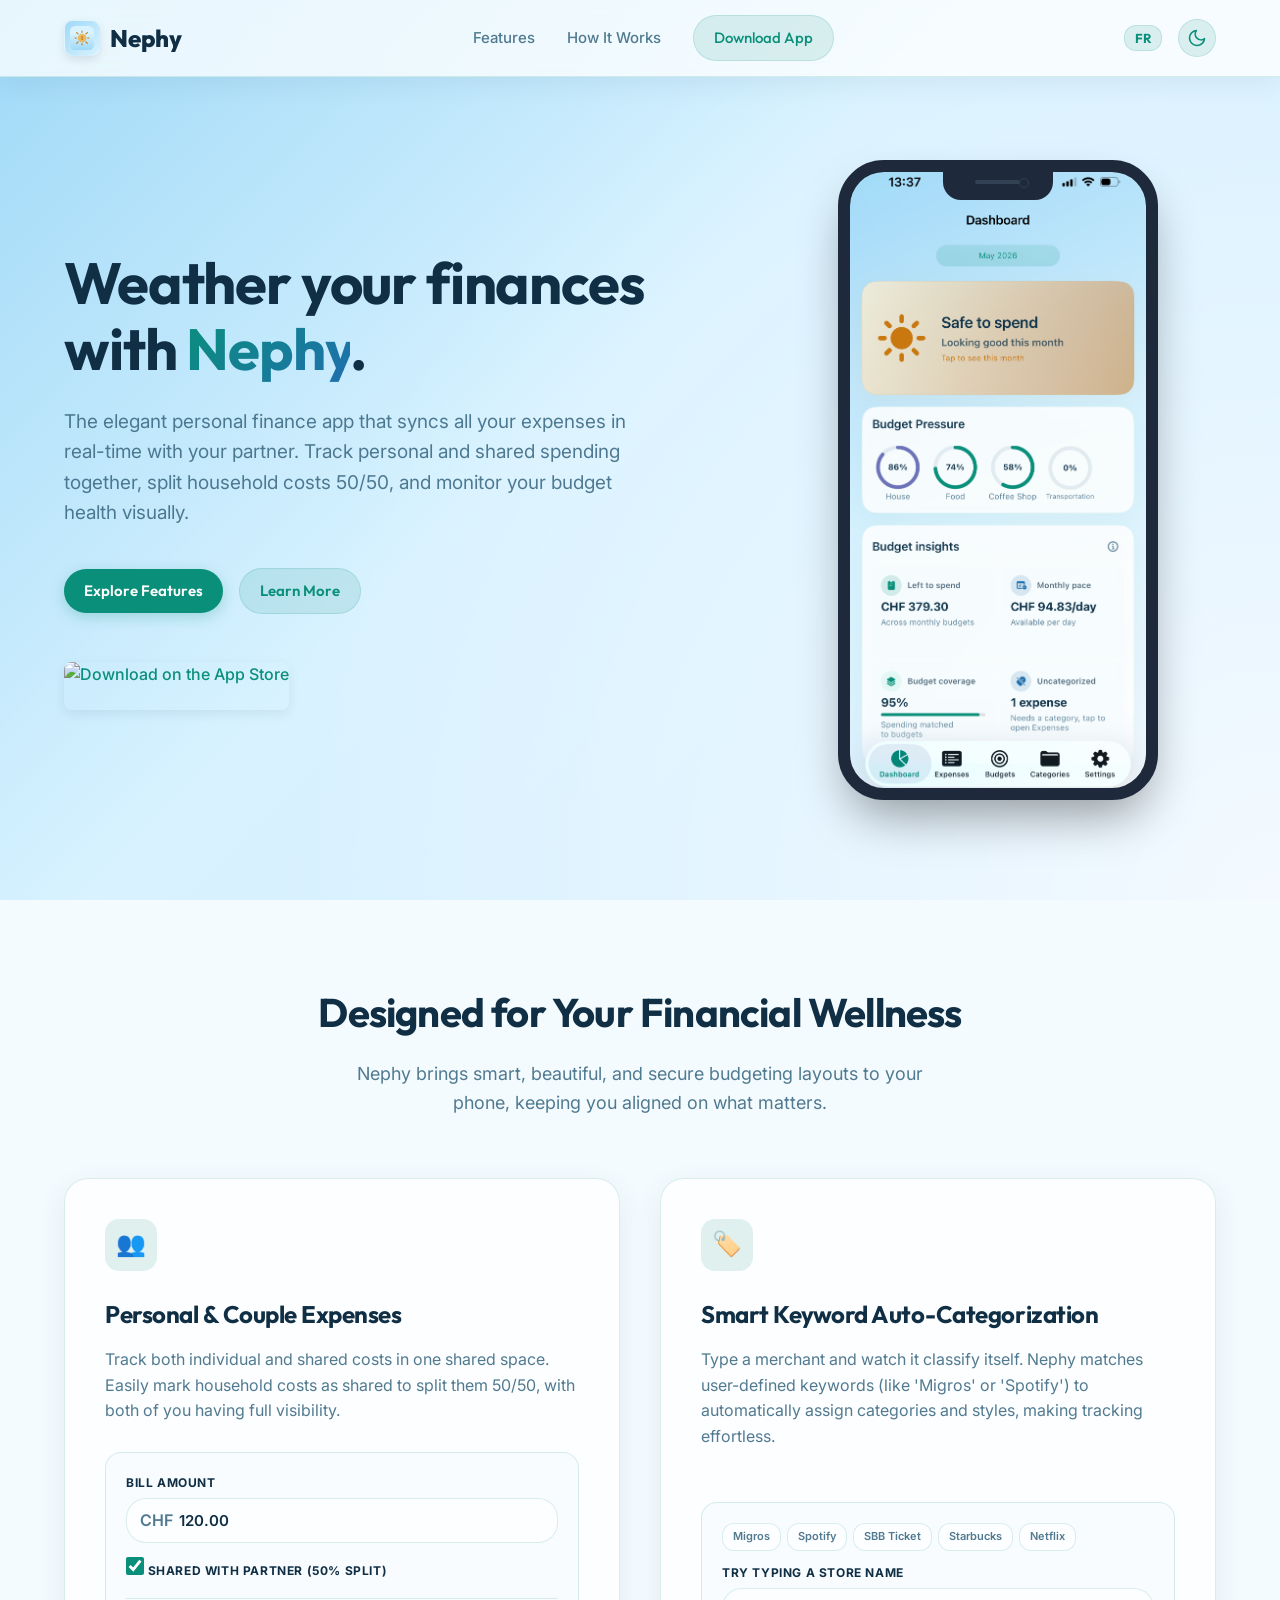
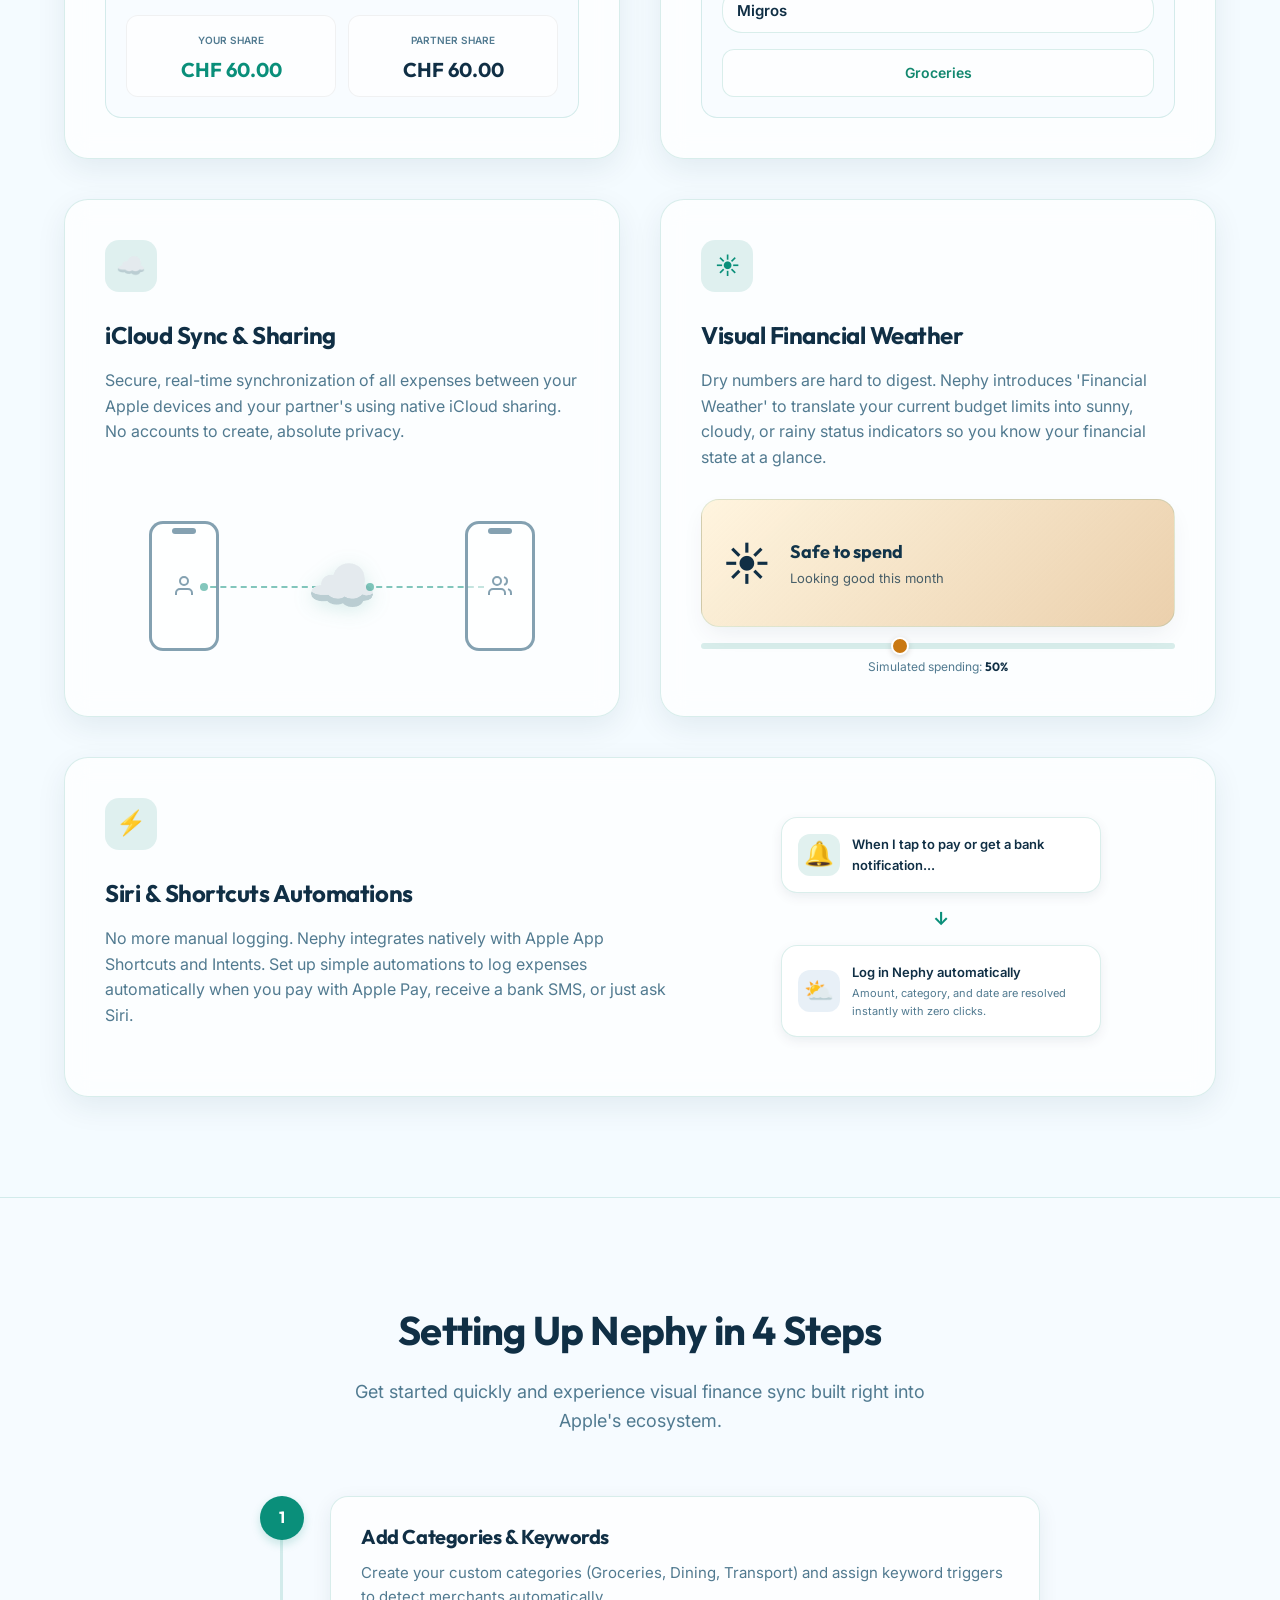
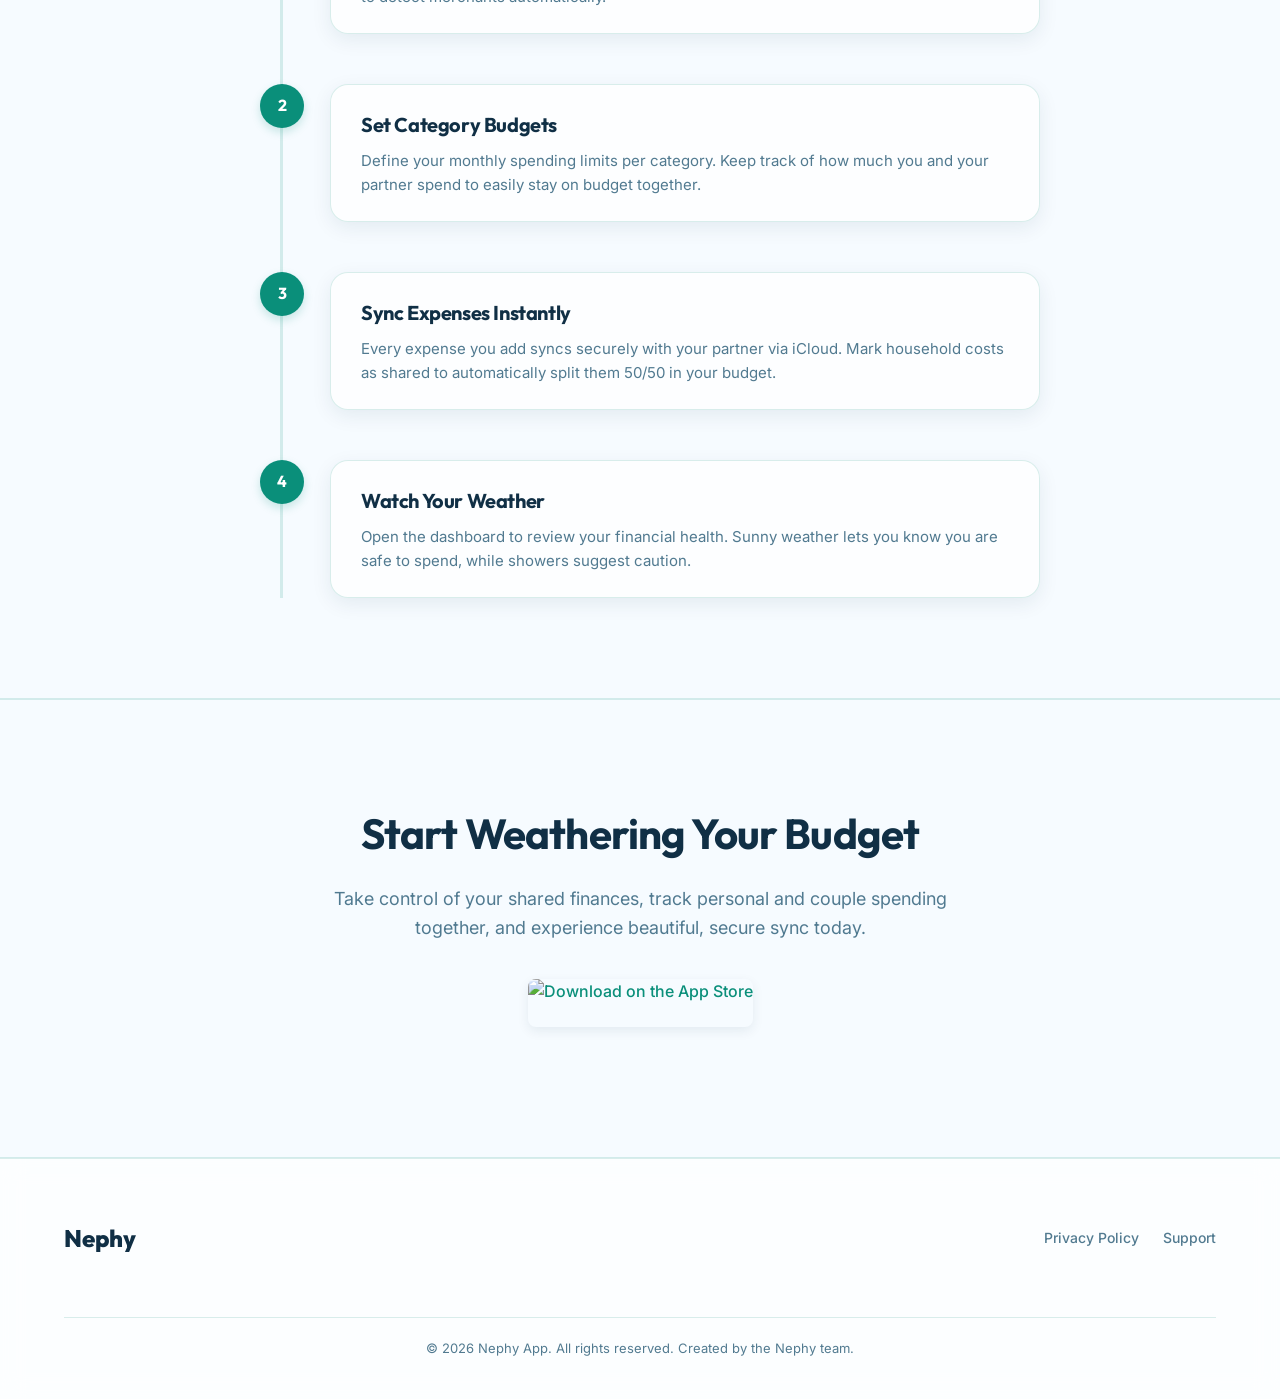
==== index.html @ 49d3a540 "feat(weather): add interactive full-page weather hover effects" ====
<!DOCTYPE html>
<html lang="en">
<head>
  <meta charset="UTF-8">
  <meta name="viewport" content="width=device-width, initial-scale=1.0">
  <title>Nephy — Personal & Shared Budgets on iOS</title>
  <meta name="description" content="Nephy is an elegant iOS budgeting and expense tracking app. Sync personal and couple expenses via iCloud with your partner, and track your financial weather.">
  <link rel="stylesheet" href="style.css">
</head>
<body>
  <div id="weather-overlay" class="weather-overlay"></div>

  <!-- Header & Navigation -->
  <header>
    <div class="container nav-wrapper">
      <a href="#" class="logo">
        <div class="logo-icon">
          <!-- Inline App Icon SVG -->
          <svg viewBox="0 0 120 120" xmlns="http://www.w3.org/2000/svg">
            <defs>
              <linearGradient id="logoGradLight" x1="0.5" y1="1" x2="0.5" y2="0.3">
                <stop offset="0%" stop-color="#9FD9F7" />
                <stop offset="100%" stop-color="#D8F2FF" />
              </linearGradient>
              <linearGradient id="logoGradDark" x1="0.5" y1="1" x2="0.5" y2="0.3">
                <stop offset="0%" stop-color="#050A14" />
                <stop offset="100%" stop-color="#123446" />
              </linearGradient>
            </defs>
            <rect class="logo-bg" width="120" height="120" rx="26" fill="url(#logoGradLight)"/>
            <g transform="translate(18, 18) scale(3.5)">
              <g class="logo-sun" fill="#C97812">
                <path d="M17 12C17 14.7614 14.7614 17 12 17C9.23858 17 7 14.7614 7 12C7 9.23858 9.23858 7 12 7C14.7614 7 17 9.23858 17 12Z" />
                <path fill-rule="evenodd" clip-rule="evenodd" d="M12 1.25C12.4142 1.25 12.75 1.58579 12.75 2V4C12.75 4.41421 12.4142 4.75 12 4.75C11.5858 4.75 11.25 4.41421 11.25 4V2C11.25 1.58579 11.5858 1.25 12 1.25ZM3.66865 3.71609C3.94815 3.41039 4.42255 3.38915 4.72825 3.66865L6.95026 5.70024C7.25596 5.97974 7.2772 6.45413 6.9977 6.75983C6.7182 7.06553 6.2438 7.08677 5.9381 6.80727L3.71609 4.77569C3.41039 4.49619 3.38915 4.02179 3.66865 3.71609ZM20.3314 3.71609C20.6109 4.02179 20.5896 4.49619 20.2839 4.77569L18.0619 6.80727C17.7562 7.08677 17.2818 7.06553 17.0023 6.75983C16.7228 6.45413 16.744 5.97974 17.0497 5.70024L19.2718 3.66865C19.5775 3.38915 20.0518 3.41039 20.3314 3.71609ZM1.25 12C1.25 11.5858 1.58579 11.25 2 11.25H4C4.41421 11.25 4.75 11.5858 4.75 12C4.75 12.4142 4.41421 12.75 4 12.75H2C1.58579 12.75 1.25 12.4142 1.25 12ZM19.25 12C19.25 11.5858 19.5858 11.25 20 11.25H22C22.4142 11.25 22.75 11.5858 22.75 12C22.75 12.4142 22.4142 12.75 22 12.75H20C19.5858 12.75 19.25 12.4142 19.25 12ZM17.0255 17.0252C17.3184 16.7323 17.7933 16.7323 18.0862 17.0252L20.3082 19.2475C20.6011 19.5404 20.601 20.0153 20.3081 20.3082C20.0152 20.6011 19.5403 20.601 19.2475 20.3081L17.0255 18.0858C16.7326 17.7929 16.7326 17.3181 17.0255 17.0252ZM6.97467 17.0253C7.26756 17.3182 7.26756 17.7931 6.97467 18.086L4.75244 20.3082C4.45955 20.6011 3.98468 20.6011 3.69178 20.3082C3.39889 20.0153 3.39889 19.5404 3.69178 19.2476L5.91401 17.0253C6.2069 16.7324 6.68177 16.7324 6.97467 17.0253ZM12 19.25C12.4142 19.25 12.75 19.5858 12.75 20V22C12.75 22.4142 12.4142 22.75 12 22.75C11.5858 22.75 11.25 22.4142 11.25 22V20C11.25 19.5858 11.5858 19.25 12 19.25Z" />
              </g>
              <g transform="translate(6, 6) scale(0.28)">
                <path class="logo-coin-base" fill="#E7b85f" d="M22,44C9.869,44,0,34.131,0,22S9.869,0,22,0s22,9.869,22,22S34.131,44,22,44z"/>
                <path class="logo-coin-slot" fill="#C97812" d="M22.745,32h-1.491C20.009,32,19,30.991,19,29.745V13.255C19,12.009,20.009,11,21.255,11h1.491 C23.991,11,25,12.009,25,13.255v16.491C25,30.991,23.991,32,22.745,32z"/>
              </g>
            </g>
          </svg>
        </div>
        <span>Nephy</span>
      </a>

      <nav class="nav-links">
        <a href="#features" data-i18n="nav-features">Features</a>
        <a href="#how-it-works" data-i18n="nav-how-it-works">How It Works</a>
        <a href="#download" class="btn btn-secondary" data-i18n="nav-download">Download App</a>
      </nav>

      <div class="controls-group">
        <!-- Language Switcher -->
        <button class="lang-switch" id="langToggle">FR</button>
        
        <!-- Dark Mode Toggle Button -->
        <button class="icon-btn" id="themeToggle" aria-label="Toggle dark mode">
          <!-- Moon Icon (displayed in light mode) -->
          <svg class="icon-moon" width="20" height="20" viewBox="0 0 24 24" fill="none" stroke="currentColor" stroke-width="2" stroke-linecap="round" stroke-linejoin="round">
            <path d="M21 12.79A9 9 0 1 1 11.21 3 7 7 0 0 0 21 12.79z"></path>
          </svg>
          <!-- Sun Icon (displayed in dark mode) -->
          <svg class="icon-sun" width="20" height="20" viewBox="0 0 24 24" fill="none" stroke="currentColor" stroke-width="2" stroke-linecap="round" stroke-linejoin="round" style="display: none;">
            <circle cx="12" cy="12" r="5"></circle>
            <line x1="12" y1="1" x2="12" y2="3"></line>
            <line x1="12" y1="21" x2="12" y2="23"></line>
            <line x1="4.22" y1="4.22" x2="5.64" y2="5.64"></line>
            <line x1="18.36" y1="18.36" x2="19.78" y2="19.78"></line>
            <line x1="1" y1="12" x2="3" y2="12"></line>
            <line x1="21" y1="12" x2="23" y2="12"></line>
            <line x1="4.22" y1="19.78" x2="5.64" y2="18.36"></line>
            <line x1="18.36" y1="5.64" x2="19.78" y2="4.22"></line>
          </svg>
        </button>
      </div>
    </div>
  </header>

  <!-- Hero Section -->
  <section class="hero">
    <div class="container hero-grid">
      <div class="hero-content">
        <h1 data-i18n="hero-title">Weather your finances with <span>Nephy</span>.</h1>
        <p data-i18n="hero-subtitle">The elegant personal finance app that syncs all your expenses in real-time with your partner. Track personal and shared spending together, split household costs 50/50, and monitor your budget health visually.</p>
        <div class="hero-ctas">
          <a href="#features" class="btn btn-primary" data-i18n="hero-cta-primary">Explore Features</a>
          <a href="#how-it-works" class="btn btn-secondary" data-i18n="hero-cta-secondary">Learn More</a>
        </div>
        
        <div class="app-store-badges">
          <a href="#" class="app-store-badge">
            <img src="https://upload.wikimedia.org/wikipedia/commons/3/3c/Download_on_the_App_Store_Badge.svg" alt="Download on the App Store">
          </a>
        </div>
      </div>

      <!-- iPhone Dashboard Mockup -->
      <div class="iphone-container">
        <div class="iphone-frame">
          <div class="iphone-notch"></div>
          
          <!-- iPhone App Screen showing Preview Screenshot -->
          <div class="iphone-screen-screenshot">
            <img id="dashboardScreenshot" src="Dashboard_en_light.PNG" alt="Nephy Dashboard Preview" class="iphone-screenshot-img">
          </div>
        </div>
      </div>
    </div>
  </section>

  <!-- Features Section -->
  <section id="features">
    <div class="container">
      <div class="features-title-container">
        <h2 data-i18n="features-section-title">Designed for Your Financial Wellness</h2>
        <p data-i18n="features-section-subtitle">Nephy brings smart, beautiful, and secure budgeting layouts to your phone, keeping you aligned on what matters.</p>
      </div>

      <div class="features-grid">
        <!-- Feature 1: Me vs Couple Split -->
        <div class="feature-card">
          <div class="feature-icon">👥</div>
          <h3 data-i18n="feat-split-title">Personal & Couple Expenses</h3>
          <p data-i18n="feat-split-desc">Track both individual and shared costs in one shared space. Easily mark household costs as shared to split them 50/50, with both of you having full visibility.</p>
          
          <!-- Interactive Widget: Calculator -->
          <div class="calc-container">
            <div class="form-group">
              <label for="calcAmount" data-i18n="calc-bill-amount">Bill Amount</label>
              <div class="input-wrapper">
                <span class="input-currency">CHF</span>
                <input type="number" id="calcAmount" class="form-input" value="120.00" min="0" step="10">
              </div>
            </div>
            <div class="form-group" style="margin-bottom: 0;">
              <label class="checkbox-label">
                <input type="checkbox" id="calcShared" checked>
                <span data-i18n="calc-shared-checkbox">Shared with Partner (50% Split)</span>
              </label>
            </div>
            
            <div class="calc-results">
              <div class="calc-res-box">
                <span class="calc-res-title" data-i18n="calc-your-share">Your Share</span>
                <div class="calc-res-value accent" id="resYourShare">CHF 60.00</div>
              </div>
              <div class="calc-res-box">
                <span class="calc-res-title" data-i18n="calc-partner-share">Partner Share</span>
                <div class="calc-res-value" id="resPartnerShare">CHF 60.00</div>
              </div>
            </div>
          </div>
        </div>

        <!-- Feature 2: Smart Auto-Categorization -->
        <div class="feature-card">
          <div class="feature-icon">🏷️</div>
          <h3 data-i18n="feat-cat-title">Smart Keyword Auto-Categorization</h3>
          <p data-i18n="feat-cat-desc">Type a merchant and watch it classify itself. Nephy matches user-defined keywords (like 'Migros' or 'Spotify') to automatically assign categories and styles, making tracking effortless.</p>
          
          <!-- Interactive Widget: Keyword Sandbox -->
          <div class="keyword-sandbox">
            <div class="suggestions">
              <span class="suggestion-chip">Migros</span>
              <span class="suggestion-chip">Spotify</span>
              <span class="suggestion-chip">SBB Ticket</span>
              <span class="suggestion-chip">Starbucks</span>
              <span class="suggestion-chip">Netflix</span>
            </div>
            <div class="form-group" style="margin-bottom: 0;">
              <label for="sandboxInput" data-i18n="calc-type-merchant">Try typing a store name</label>
              <input type="text" id="sandboxInput" class="form-input keyword-input" placeholder="e.g. Migros, Coop, Netflix..." value="Migros">
            </div>
            <div class="tag-result matched cat-groceries" id="sandboxResult">
              <span id="matchedCategory">Groceries</span>
            </div>
          </div>
        </div>

        <!-- Feature 3: iCloud Sync & Sharing -->
        <div class="feature-card">
          <div class="feature-icon">☁️</div>
          <h3 data-i18n="feat-sync-title">iCloud Sync & Sharing</h3>
          <p data-i18n="feat-sync-desc">Secure, real-time synchronization between your Apple devices and your partner's. Nephy uses Apple's native iCloud sharing, which means no accounts to create and absolute privacy.</p>
          
          <!-- Visual Widget: iCloud Graph -->
          <div class="icloud-graphic">
            <div class="phone-wireframe">
              <svg width="24" height="24" viewBox="0 0 24 24" fill="none" stroke="currentColor" stroke-width="2"><path d="M20 21v-2a4 4 0 0 0-4-4H8a4 4 0 0 0-4 4v2"></path><circle cx="12" cy="7" r="4"></circle></svg>
            </div>
            <div class="sync-line left">
              <div class="sync-pulse"></div>
            </div>
            <div class="icloud-cloud">☁️</div>
            <div class="sync-line right">
              <div class="sync-pulse" style="animation-delay: 1s;"></div>
            </div>
            <div class="phone-wireframe">
              <svg width="24" height="24" viewBox="0 0 24 24" fill="none" stroke="currentColor" stroke-width="2"><path d="M17 21v-2a4 4 0 0 0-4-4H5a4 4 0 0 0-4 4v2"></path><circle cx="9" cy="7" r="4"></circle><path d="M23 21v-2a4 4 0 0 0-3-3.87"></path><path d="M16 3.13a4 4 0 0 1 0 7.75"></path></svg>
            </div>
          </div>
        </div>

        <!-- Feature 4: Visual Financial Weather -->
        <div class="feature-card" id="weatherFeatureCard">
          <div class="feature-icon">☀️</div>
          <h3 data-i18n="feat-weather-title">Visual Financial Weather</h3>
          <p data-i18n="feat-weather-desc">Dry numbers are hard to digest. Nephy introduces 'Financial Weather' to translate your current budget limits into sunny, cloudy, or rainy status indicators so you know your financial state at a glance.</p>
          
          <div class="weather-demo-container">
            <!-- Simulated widget that shifts dynamically -->
            <div class="weather-widget dynamic-widget" id="demoWeatherWidget" style="--weather-accent: var(--weather-st-accent); --weather-gradient-1: var(--weather-st-gradient-1); --weather-gradient-2: var(--weather-st-gradient-2); pointer-events: none; transition: all 0.4s ease;">
              <div class="weather-icon-wrapper" id="demoWeatherIcon">⛅</div>
              <div class="weather-info">
                <span class="weather-title" id="demoWeatherTitle" data-i18n="widget-title-stable">On track</span>
                <span class="weather-message" id="demoWeatherMessage" data-i18n="widget-msg-stable">You are moving steadily</span>
              </div>
            </div>
            
            <!-- Range Slider Control -->
            <div class="weather-slider-control">
              <input type="range" id="weatherRangeSlider" min="0" max="120" value="50" class="premium-slider">
              <div class="weather-slider-value">
                <span data-i18n="weather-sim-spend">Simulated spending:</span> <strong id="weatherSliderPercent">50%</strong>
              </div>
            </div>
          </div>
        </div>
        
        <!-- Feature 5: Siri & Shortcuts Automations (Hero Full Width Feature) -->
        <div class="feature-card span-2">
          <div class="feature-card-content">
            <div class="feature-icon">⚡</div>
            <h3 data-i18n="feat-shortcuts-title">Siri & Shortcuts Automations</h3>
            <p data-i18n="feat-shortcuts-desc">No more manual logging. Nephy integrates natively with Apple App Shortcuts and Intents. Set up simple automations to log expenses automatically when you pay with Apple Pay, receive a bank SMS, or just ask Siri.</p>
          </div>
          
          <div class="shortcut-workflow-container">
            <div class="shortcut-workflow">
              <div class="shortcut-block trigger">
                <div class="shortcut-block-icon">🔔</div>
                <div class="shortcut-block-content">
                  <div class="shortcut-block-title" data-i18n="shortcut-title-trigger">When I tap to pay or get a bank notification...</div>
                </div>
              </div>
              
              <div class="shortcut-arrow">↓</div>
              
              <div class="shortcut-block action">
                <div class="shortcut-block-icon">⛅</div>
                <div class="shortcut-block-content">
                  <div class="shortcut-block-title" data-i18n="shortcut-title-action">Log in Nephy automatically</div>
                  <div class="shortcut-block-sub" data-i18n="shortcut-desc-action">Amount, category, and date are resolved instantly with zero clicks.</div>
                </div>
              </div>
            </div>
          </div>
        </div>
      </div>
    </div>
  </section>

  <!-- How It Works Section -->
  <section id="how-it-works" style="background-color: var(--section-bg); border-top: 1px solid var(--border-color); border-bottom: 1px solid var(--border-color);">
    <div class="container">
      <div class="features-title-container">
        <h2 data-i18n="how-section-title">Setting Up Nephy in 4 Steps</h2>
        <p data-i18n="how-section-subtitle">Get started quickly and experience visual finance sync built right into Apple's ecosystem.</p>
      </div>

      <div class="timeline">
        <div class="timeline-item">
          <div class="timeline-badge">1</div>
          <div class="timeline-content">
            <h3 data-i18n="step1-title">Add Categories & Keywords</h3>
            <p data-i18n="step1-desc">Create your custom categories (Groceries, Dining, Transport) and assign keyword triggers to detect merchants automatically.</p>
          </div>
        </div>
        <div class="timeline-item">
          <div class="timeline-badge">2</div>
          <div class="timeline-content">
            <h3 data-i18n="step2-title">Set Category Budgets</h3>
            <p data-i18n="step2-desc">Define your monthly spending limits per category. Keep track of how much you and your partner spend to easily stay on budget together.</p>
          </div>
        </div>
        <div class="timeline-item">
          <div class="timeline-badge">3</div>
          <div class="timeline-content">
            <h3 data-i18n="step3-title">Sync Expenses Instantly</h3>
            <p data-i18n="step3-desc">Every expense you add syncs securely with your partner via iCloud. Mark household costs as shared to automatically split them 50/50 in your budget.</p>
          </div>
        </div>
        <div class="timeline-item">
          <div class="timeline-badge">4</div>
          <div class="timeline-content">
            <h3 data-i18n="step4-title">Watch Your Weather</h3>
            <p data-i18n="step4-desc">Open the dashboard to review your financial health. Sunny weather lets you know you are safe to spend, while showers suggest caution.</p>
          </div>
        </div>
      </div>
    </div>
  </section>

  <!-- Bottom CTA / Download Section -->
  <section id="download" class="download-section">
    <div class="container download-wrapper">
      <h2 data-i18n="dl-title">Start Weathering Your Budget</h2>
      <p data-i18n="dl-subtitle">Take control of your shared finances, track personal and couple spending together, and experience beautiful, secure sync today.</p>
      <div class="download-badge-container">
        <a href="#" class="app-store-badge">
          <img src="https://upload.wikimedia.org/wikipedia/commons/3/3c/Download_on_the_App_Store_Badge.svg" alt="Download on the App Store">
        </a>
      </div>
    </div>
  </section>

  <!-- Footer -->
  <footer>
    <div class="container footer-grid">
      <a href="#" class="logo">
        <span>Nephy</span>
      </a>
      <div class="footer-links">
        <a href="privacy.html" data-i18n="footer-privacy">Privacy Policy</a>
        <a href="support.html" data-i18n="footer-support">Support</a>
      </div>
      <div class="copyright">
        &copy; 2026 Nephy App. <span data-i18n="footer-rights">All rights reserved.</span> <span data-i18n="footer-created-by">Created by the Nephy team.</span>
      </div>
    </div>
  </footer>

  <script src="script.js"></script>
</body>
</html>
---- style.css ----
@import url('https://fonts.googleapis.com/css2?family=Inter:wght@400;500;600&family=Outfit:wght@400;500;600;700;800&display=swap');

:root {
  /* Colors - Light Theme */
  --bg-color: #F4FBFF;
  --sky-top: #9FD9F7;
  --sky-middle: #D8F2FF;
  --sky-bottom: #D6EDFF;
  --sky-glow: rgba(255, 255, 255, 0.72);
  
  --primary: #0A8F7A;
  --primary-hover: #087564;
  --primary-bg: rgba(10, 143, 122, 0.12);
  --secondary: #1F6FAE;
  --secondary-hover: #175485;
  --secondary-bg: rgba(31, 111, 174, 0.10);
  
  --text: #102F45;
  --text-secondary: rgba(62, 107, 132, 0.90);
  --card-text-primary: #11344A;
  --card-text-secondary: rgba(17, 52, 74, 0.76);
  
  --surface: rgba(255, 255, 255, 0.75);
  --surface-opaque: #FFFFFF;
  --section-bg: rgba(247, 252, 255, 0.85);
  --border-color: rgba(10, 143, 122, 0.15);
  --shadow-color: rgba(10, 50, 80, 0.08);
  
  /* Weather Colors - Excellent (Safe) */
  --weather-ex-accent: #C97812;
  --weather-ex-bg: #FFF1D4;
  --weather-ex-gradient-1: rgba(255, 241, 212, 0.75);
  --weather-ex-gradient-2: rgba(201, 120, 18, 0.35);
  
  /* Weather Colors - Stable (Track) */
  --weather-st-accent: #0A8F7A;
  --weather-st-bg: #DDF7F2;
  --weather-st-gradient-1: rgba(221, 247, 242, 0.75);
  --weather-st-gradient-2: rgba(10, 143, 122, 0.35);
  
  /* Weather Colors - Warning (High) */
  --weather-wa-accent: #6C73B8;
  --weather-wa-bg: #E8EAFF;
  --weather-wa-gradient-1: rgba(232, 234, 255, 0.75);
  --weather-wa-gradient-2: rgba(108, 115, 184, 0.35);

  /* iPhone Bezels */
  --iphone-bezel: #1e293b;
  --iphone-reflection: rgba(255, 255, 255, 0.15);

  --font-title: 'Outfit', -apple-system, BlinkMacSystemFont, sans-serif;
  --font-body: 'Inter', -apple-system, BlinkMacSystemFont, sans-serif;
  
  --transition-speed: 0.3s;
}

body.dark {
  /* Colors - Dark Theme */
  --bg-color: #050A14;
  --sky-top: #050A14;
  --sky-middle: #0A1828;
  --sky-bottom: #123446;
  --sky-glow: rgba(47, 142, 163, 0.22);
  
  --primary: #42C4AD;
  --primary-hover: #5be3cc;
  --primary-bg: rgba(66, 196, 173, 0.18);
  --secondary: #6AAEEA;
  --secondary-hover: #8fc2f2;
  --secondary-bg: rgba(106, 174, 234, 0.16);
  
  --text: #EEF8FF;
  --text-secondary: rgba(184, 216, 234, 0.88);
  --card-text-primary: #F4FBFF;
  --card-text-secondary: rgba(244, 251, 255, 0.74);
  
  --surface: rgba(10, 23, 36, 0.80);
  --surface-opaque: #0D1B2A;
  --section-bg: rgba(16, 40, 62, 0.88);
  --border-color: rgba(66, 196, 173, 0.20);
  --shadow-color: rgba(0, 0, 0, 0.4);
  
  /* Weather Colors - Excellent (Safe) */
  --weather-ex-accent: #E7B85F;
  --weather-ex-bg: #2F2618;
  --weather-ex-gradient-1: rgba(47, 38, 24, 0.8);
  --weather-ex-gradient-2: rgba(231, 184, 95, 0.25);
  
  /* Weather Colors - Stable (Track) */
  --weather-st-accent: #42C4AD;
  --weather-st-bg: #102C35;
  --weather-st-gradient-1: rgba(16, 44, 53, 0.8);
  --weather-st-gradient-2: rgba(66, 196, 173, 0.25);
  
  /* Weather Colors - Warning (High) */
  --weather-wa-accent: #969DE8;
  --weather-wa-bg: #1D2348;
  --weather-wa-gradient-1: rgba(29, 35, 72, 0.8);
  --weather-wa-gradient-2: rgba(150, 157, 232, 0.25);
  
  --iphone-bezel: #0f172a;
  --iphone-reflection: rgba(255, 255, 255, 0.05);
}

/* Base Styles */
* {
  box-sizing: border-box;
  margin: 0;
  padding: 0;
  transition: background-color var(--transition-speed) ease, 
              border-color var(--transition-speed) ease, 
              color var(--transition-speed) ease,
              transform 0.2s ease,
              box-shadow 0.2s ease;
}

html {
  scroll-behavior: smooth;
}

body {
  font-family: var(--font-body);
  color: var(--text);
  background-color: var(--bg-color);
  background-image: 
    radial-gradient(circle at bottom right, var(--sky-glow) 0%, transparent 65%),
    linear-gradient(135deg, var(--sky-top) 0%, var(--sky-middle) 45%, var(--sky-bottom) 100%);
  background-attachment: fixed;
  min-height: 100vh;
  line-height: 1.6;
  overflow-x: hidden;
}

h1, h2, h3, h4, h5, h6 {
  font-family: var(--font-title);
  font-weight: 700;
  letter-spacing: -0.02em;
}

p {
  color: var(--text-secondary);
}

a {
  color: var(--primary);
  text-decoration: none;
  font-weight: 500;
}

a:hover {
  color: var(--primary-hover);
}

/* Layout Utilities */
.container {
  max-width: 1200px;
  margin: 0 auto;
  padding: 0 24px;
}

section {
  padding: 100px 0;
}

/* Header & Navigation */
header {
  position: fixed;
  top: 0;
  left: 0;
  width: 100%;
  z-index: 1000;
  background: var(--surface);
  backdrop-filter: blur(16px);
  -webkit-backdrop-filter: blur(16px);
  border-bottom: 1px solid var(--border-color);
  box-shadow: 0 4px 30px var(--shadow-color);
}

.nav-wrapper {
  display: flex;
  justify-content: space-between;
  align-items: center;
  height: 76px;
}

.logo {
  display: flex;
  align-items: center;
  gap: 10px;
  font-family: var(--font-title);
  font-weight: 800;
  font-size: 24px;
  color: var(--text);
}

.logo-icon {
  width: 36px;
  height: 36px;
  border-radius: 9px;
  background: linear-gradient(135deg, var(--sky-top), var(--sky-middle));
  display: flex;
  justify-content: center;
  align-items: center;
  border: 1px solid rgba(255, 255, 255, 0.4);
  box-shadow: 0 4px 10px rgba(0,0,0,0.1);
  position: relative;
  overflow: hidden;
}

body.dark .logo-icon {
  background: linear-gradient(135deg, #050a14, #123446);
}

.logo-icon svg {
  width: 24px;
  height: 24px;
}

.nav-links {
  display: flex;
  align-items: center;
  gap: 32px;
}

.nav-links a {
  color: var(--text-secondary);
  font-size: 15px;
  font-weight: 500;
}

.nav-links a:hover {
  color: var(--primary);
}

.controls-group {
  display: flex;
  align-items: center;
  gap: 16px;
}

/* Button & Controls Styles */
.btn {
  display: inline-flex;
  align-items: center;
  justify-content: center;
  gap: 8px;
  font-family: var(--font-title);
  font-weight: 600;
  font-size: 15px;
  padding: 10px 20px;
  border-radius: 30px;
  cursor: pointer;
  border: none;
}

.btn-primary {
  background-color: var(--primary);
  color: #FFFFFF !important;
  box-shadow: 0 4px 14px rgba(10, 143, 122, 0.25);
}

.btn-primary:hover {
  background-color: var(--primary-hover);
  transform: translateY(-2px);
  box-shadow: 0 6px 20px rgba(10, 143, 122, 0.35);
}

.btn-secondary {
  background-color: var(--primary-bg);
  color: var(--primary) !important;
  border: 1px solid var(--border-color);
}

.btn-secondary:hover {
  background-color: rgba(10, 143, 122, 0.20);
  transform: translateY(-2px);
}

.icon-btn {
  background: var(--primary-bg);
  border: 1px solid var(--border-color);
  color: var(--primary);
  width: 38px;
  height: 38px;
  border-radius: 50%;
  display: flex;
  align-items: center;
  justify-content: center;
  cursor: pointer;
  font-size: 16px;
}

.icon-btn:hover {
  background-color: rgba(10, 143, 122, 0.2);
  transform: scale(1.05);
}

.lang-switch {
  font-family: var(--font-title);
  font-weight: 700;
  font-size: 13px;
  background: var(--primary-bg);
  border: 1px solid var(--border-color);
  color: var(--primary);
  padding: 4px 10px;
  border-radius: 12px;
  cursor: pointer;
}

/* Hero Section */
.hero {
  padding-top: 160px;
  padding-bottom: 80px;
  position: relative;
}

.hero-grid {
  display: grid;
  grid-template-columns: 1.2fr 0.8fr;
  gap: 60px;
  align-items: center;
}

.hero-content h1 {
  font-size: 58px;
  line-height: 1.15;
  color: var(--text);
  margin-bottom: 24px;
}

.hero-content h1 span {
  background: linear-gradient(135deg, var(--primary), var(--secondary));
  -webkit-background-clip: text;
  -webkit-text-fill-color: transparent;
}

.hero-content p {
  font-size: 19px;
  line-height: 1.6;
  margin-bottom: 40px;
  max-width: 600px;
}

.hero-ctas {
  display: flex;
  gap: 16px;
  align-items: center;
  margin-bottom: 48px;
}

.app-store-badges {
  display: flex;
  gap: 16px;
}

.app-store-badge {
  display: inline-block;
  height: 48px;
  border-radius: 8px;
  overflow: hidden;
  box-shadow: 0 4px 12px var(--shadow-color);
  transition: transform 0.2s ease;
}

.app-store-badge:hover {
  transform: translateY(-3px);
  box-shadow: 0 8px 20px var(--shadow-color);
}

.app-store-badge img {
  height: 100%;
  display: block;
}

/* iPhone Screen Mockup Styling */
.iphone-container {
  display: flex;
  flex-direction: column;
  align-items: center;
  justify-content: center;
  position: relative;
}

.iphone-frame {
  width: 320px;
  height: 640px;
  border-radius: 46px;
  border: 12px solid var(--iphone-bezel);
  background-color: #000;
  box-shadow: 0 25px 50px -12px rgba(0, 0, 0, 0.4), 
              inset 0 0 4px 2px rgba(255, 255, 255, 0.1);
  position: relative;
  overflow: hidden;
}

.iphone-notch {
  position: absolute;
  top: 0;
  left: 50%;
  transform: translateX(-50%);
  width: 110px;
  height: 28px;
  background-color: var(--iphone-bezel);
  border-bottom-left-radius: 18px;
  border-bottom-right-radius: 18px;
  z-index: 100;
  display: flex;
  justify-content: center;
  align-items: center;
}

.iphone-notch::before {
  content: '';
  width: 45px;
  height: 4px;
  background-color: #334155;
  border-radius: 2px;
  position: absolute;
  top: 8px;
}

.iphone-notch::after {
  content: '';
  width: 8px;
  height: 8px;
  background-color: #1e293b;
  border-radius: 50%;
  position: absolute;
  right: 24px;
  top: 6px;
  border: 1px solid #334155;
}

/* Inner Screen Design */
.iphone-screen {
  width: 100%;
  height: 100%;
  background-color: var(--bg-color);
  background-image: 
    radial-gradient(circle at bottom right, var(--sky-glow) 0%, transparent 60%),
    linear-gradient(135deg, var(--sky-top) 0%, var(--sky-middle) 50%, var(--sky-bottom) 100%);
  padding: 40px 16px 16px 16px;
  display: flex;
  flex-direction: column;
  gap: 14px;
  font-family: var(--font-body);
  user-select: none;
  overflow-y: auto;
  scrollbar-width: none;
}

.iphone-screen::-webkit-scrollbar {
  display: none;
}

.iphone-screen-screenshot {
  width: 100%;
  height: 100%;
  background-color: var(--bg-color);
  user-select: none;
  overflow: hidden;
}

.iphone-screenshot-img {
  width: 100%;
  height: 100%;
  object-fit: cover;
  display: block;
}

/* Status Bar */
.status-bar {
  position: absolute;
  top: 8px;
  left: 0;
  width: 100%;
  padding: 0 28px;
  display: flex;
  justify-content: space-between;
  align-items: center;
  font-size: 12px;
  font-weight: 600;
  color: var(--text);
  z-index: 99;
}

.status-icons {
  display: flex;
  gap: 6px;
  align-items: center;
}

.status-icon {
  font-size: 11px;
}

/* Phone Screen UI Components */
.phone-header {
  display: flex;
  justify-content: space-between;
  align-items: center;
  margin-top: 10px;
}

.phone-header h2 {
  font-size: 26px;
  font-weight: 700;
  color: var(--text);
}

.phone-header-icon {
  color: var(--primary);
  font-size: 20px;
}

.month-capsule {
  display: inline-block;
  align-self: center;
  font-family: var(--font-title);
  font-size: 12px;
  font-weight: 700;
  color: var(--primary);
  background-color: var(--primary-bg);
  border: 1px solid var(--border-color);
  padding: 6px 16px;
  border-radius: 20px;
  text-align: center;
  margin: 0 auto;
}

/* Financial Weather Widget */
.weather-widget {
  padding: 16px;
  border-radius: 18px;
  display: flex;
  gap: 14px;
  align-items: center;
  text-align: left;
  border: 1px solid rgba(255,255,255,0.15);
  box-shadow: 0 10px 25px -5px var(--shadow-color);
  cursor: pointer;
  background: linear-gradient(135deg, var(--weather-gradient-1, var(--weather-st-gradient-1)), var(--weather-gradient-2, var(--weather-st-gradient-2)));
  border-color: rgba(10, 143, 122, 0.12);
  min-height: 128px;
  transition: transform 0.2s ease, filter 0.2s ease;
}

.weather-widget:hover {
  transform: translateY(-2px);
  filter: brightness(1.03);
}

.weather-icon-wrapper {
  font-size: 46px;
  line-height: 1;
  display: flex;
  align-items: center;
  justify-content: center;
  width: 58px;
  height: 58px;
}

.weather-info {
  display: flex;
  flex-direction: column;
  gap: 3px;
  flex: 1;
}

.weather-title {
  font-family: var(--font-title);
  font-size: 18px;
  font-weight: 700;
  color: var(--card-text-primary);
}

.weather-message {
  font-size: 13px;
  color: var(--card-text-secondary);
  line-height: 1.3;
}

.weather-detail {
  font-size: 12px;
  font-weight: 600;
  color: var(--weather-accent, var(--weather-st-accent));
  margin-top: 2px;
}

/* Phone Cards */
.phone-card {
  background: var(--surface);
  border: 1px solid var(--border-color);
  border-radius: 18px;
  padding: 16px;
  box-shadow: 0 6px 20px var(--shadow-color);
}

.phone-card-title {
  font-size: 14px;
  font-weight: 700;
  margin-bottom: 12px;
  color: var(--text);
  display: flex;
  justify-content: space-between;
  align-items: center;
}

.phone-card-subtitle {
  font-size: 11px;
  color: var(--text-secondary);
  font-weight: 500;
}

/* Budget Progress Rows */
.budget-pressure-list {
  display: flex;
  flex-direction: column;
  gap: 12px;
}

.budget-progress-row {
  display: flex;
  flex-direction: column;
  gap: 4px;
}

.budget-progress-meta {
  display: flex;
  justify-content: space-between;
  font-size: 12px;
  font-weight: 600;
}

.budget-progress-bar-container {
  height: 6px;
  background-color: rgba(0, 0, 0, 0.05);
  border-radius: 3px;
  overflow: hidden;
  position: relative;
}

body.dark .budget-progress-bar-container {
  background-color: rgba(255, 255, 255, 0.1);
}

.budget-progress-bar {
  height: 100%;
  border-radius: 3px;
  background-color: var(--primary);
}

.budget-progress-bar.red {
  background-color: #ef4444;
}

.budget-progress-bar.orange {
  background-color: #f97316;
}

.budget-progress-label {
  font-size: 10px;
  color: var(--text-secondary);
}

/* Category Spending Grid */
.category-summary-grid {
  display: grid;
  grid-template-columns: 1fr 1fr;
  gap: 8px;
}

.category-chip {
  display: flex;
  align-items: center;
  gap: 8px;
  padding: 8px 10px;
  border-radius: 12px;
  font-size: 11px;
  font-weight: 600;
}

.category-dot {
  width: 8px;
  height: 8px;
  border-radius: 50%;
  flex-shrink: 0;
}

.category-amt {
  margin-left: auto;
  font-weight: 700;
}

/* Category Specific Variables */
.cat-groceries {
  background-color: rgba(19, 136, 111, 0.16);
  color: #13886F;
}
body.dark .cat-groceries {
  background-color: rgba(88, 191, 168, 0.22);
  color: #58BFA8;
}

.cat-dining {
  background-color: rgba(184, 102, 20, 0.15);
  color: #B86614;
}
body.dark .cat-dining {
  background-color: rgba(231, 184, 95, 0.22);
  color: #E7B85F;
}

.cat-transport {
  background-color: rgba(43, 117, 184, 0.15);
  color: #2B75B8;
}
body.dark .cat-transport {
  background-color: rgba(106, 174, 234, 0.20);
  color: #6AAEEA;
}

.cat-household {
  background-color: rgba(22, 126, 143, 0.15);
  color: #167E8F;
}
body.dark .cat-household {
  background-color: rgba(84, 194, 198, 0.20);
  color: #54C2C6;
}

.cat-subscriptions {
  background-color: rgba(185, 85, 134, 0.15);
  color: #B95586;
}
body.dark .cat-subscriptions {
  background-color: rgba(216, 137, 176, 0.20);
  color: #D889B0;
}

.cat-uncategorized {
  background-color: rgba(108, 115, 184, 0.12);
  color: #6C73B8;
}
body.dark .cat-uncategorized {
  background-color: rgba(150, 157, 232, 0.15);
  color: #969DE8;
}

/* Mockup Controls */
.mockup-controls {
  display: flex;
  justify-content: center;
  gap: 8px;
  margin-top: 24px;
  background: var(--surface);
  padding: 8px;
  border-radius: 30px;
  border: 1px solid var(--border-color);
  box-shadow: 0 8px 24px var(--shadow-color);
}

.control-tab {
  padding: 8px 16px;
  font-family: var(--font-title);
  font-size: 13px;
  font-weight: 600;
  border-radius: 20px;
  cursor: pointer;
  border: none;
  background: transparent;
  color: var(--text-secondary);
}

.control-tab.active {
  background-color: var(--primary);
  color: #FFFFFF;
}

/* Feature Showcase Grid */
.features-title-container {
  text-align: center;
  margin-bottom: 60px;
}

.features-title-container h2 {
  font-size: 40px;
  color: var(--text);
  margin-bottom: 16px;
}

.features-title-container p {
  font-size: 18px;
  max-width: 600px;
  margin: 0 auto;
}

.features-grid {
  display: grid;
  grid-template-columns: 1fr 1fr;
  gap: 40px;
}

.feature-card {
  background: var(--surface);
  border: 1px solid var(--border-color);
  border-radius: 24px;
  padding: 40px;
  display: flex;
  flex-direction: column;
  box-shadow: 0 10px 30px var(--shadow-color);
  backdrop-filter: blur(12px);
  -webkit-backdrop-filter: blur(12px);
  position: relative;
  overflow: hidden;
}

.feature-card:hover {
  transform: translateY(-4px);
  box-shadow: 0 15px 40px var(--shadow-color);
  border-color: rgba(10, 143, 122, 0.3);
}

.feature-icon {
  width: 52px;
  height: 52px;
  border-radius: 14px;
  background-color: var(--primary-bg);
  color: var(--primary);
  display: flex;
  align-items: center;
  justify-content: center;
  font-size: 24px;
  margin-bottom: 24px;
}

.feature-card h3 {
  font-size: 24px;
  color: var(--text);
  margin-bottom: 14px;
}

.feature-card p {
  font-size: 16px;
  margin-bottom: 28px;
  flex: 1;
}

/* Interactive Split Calculator Widget */
.calc-container {
  background: var(--section-bg);
  border-radius: 16px;
  padding: 20px;
  border: 1px solid var(--border-color);
  margin-top: auto;
}

.form-group {
  margin-bottom: 14px;
}

.form-group label {
  display: block;
  font-size: 12px;
  font-weight: 700;
  color: var(--text);
  margin-bottom: 6px;
  text-transform: uppercase;
  letter-spacing: 0.05em;
}

.input-wrapper {
  position: relative;
  display: flex;
  align-items: center;
}

.input-currency {
  position: absolute;
  left: 14px;
  font-weight: 600;
  color: var(--text-secondary);
}

.form-input {
  width: 100%;
  padding: 12px 12px 12px 52px;
  border-radius: 20px;
  border: 1px solid var(--border-color);
  background-color: var(--surface);
  color: var(--text);
  font-family: var(--font-body);
  font-weight: 600;
  font-size: 15px;
  outline: none;
}

.form-input:focus {
  border-color: var(--primary);
  box-shadow: 0 0 0 2px var(--primary-bg);
}

.checkbox-label {
  display: flex;
  align-items: center;
  gap: 8px;
  cursor: pointer;
  font-size: 14px;
  font-weight: 600;
  color: var(--text);
  user-select: none;
}

.checkbox-label input {
  width: 18px;
  height: 18px;
  accent-color: var(--primary);
  border-radius: 4px;
}

.calc-results {
  display: grid;
  grid-template-columns: 1fr 1fr;
  gap: 12px;
  margin-top: 18px;
  border-top: 1px solid var(--border-color);
  padding-top: 16px;
}

.calc-res-box {
  background: var(--surface);
  border-radius: 12px;
  padding: 10px 12px;
  text-align: center;
  border: 1px solid rgba(0,0,0,0.05);
}

body.dark .calc-res-box {
  border-color: rgba(255,255,255,0.05);
}

.calc-res-title {
  font-size: 10px;
  color: var(--text-secondary);
  font-weight: 600;
  text-transform: uppercase;
}

.calc-res-value {
  font-family: var(--font-title);
  font-size: 20px;
  font-weight: 700;
  color: var(--text);
  margin-top: 2px;
}

.calc-res-value.accent {
  color: var(--primary);
}

/* Auto-categorization Sandbox */
.keyword-sandbox {
  background: var(--section-bg);
  border-radius: 16px;
  padding: 20px;
  border: 1px solid var(--border-color);
  margin-top: auto;
}

.suggestions {
  display: flex;
  flex-wrap: wrap;
  gap: 6px;
  margin-bottom: 12px;
}

.suggestion-chip {
  padding: 4px 10px;
  border-radius: 12px;
  font-size: 11px;
  font-weight: 600;
  background-color: var(--surface);
  border: 1px solid var(--border-color);
  cursor: pointer;
  color: var(--text-secondary);
}

.suggestion-chip:hover {
  background-color: var(--primary-bg);
  color: var(--primary);
}

.keyword-input {
  padding-left: 14px;
}

.tag-result {
  margin-top: 16px;
  display: flex;
  align-items: center;
  justify-content: center;
  min-height: 48px;
  padding: 8px 16px;
  border-radius: 12px;
  font-weight: 600;
  font-size: 14px;
  background: var(--surface);
  border: 1px dashed var(--border-color);
  transition: all 0.3s cubic-bezier(0.175, 0.885, 0.32, 1.275);
}

.tag-result.matched {
  border-style: solid;
}

/* iCloud Sync Graphic */
.icloud-graphic {
  display: flex;
  align-items: center;
  justify-content: space-around;
  margin-top: auto;
  position: relative;
  height: 180px;
}

.phone-wireframe {
  width: 70px;
  height: 130px;
  border-radius: 14px;
  border: 3px solid var(--text-secondary);
  opacity: 0.7;
  position: relative;
  display: flex;
  justify-content: center;
  align-items: center;
  background: var(--surface);
}

.phone-wireframe::before {
  content: '';
  width: 24px;
  height: 6px;
  background-color: var(--text-secondary);
  border-radius: 3px;
  position: absolute;
  top: 4px;
}

.phone-wireframe svg {
  font-size: 20px;
  color: var(--text-secondary);
}

.icloud-cloud {
  font-size: 56px;
  color: var(--primary);
  filter: drop-shadow(0 4px 10px rgba(10, 143, 122, 0.15));
  position: relative;
  animation: float 4s ease-in-out infinite;
}

@keyframes float {
  0% { transform: translateY(0px); }
  50% { transform: translateY(-8px); }
  100% { transform: translateY(0px); }
}

.sync-line {
  position: absolute;
  top: 50%;
  width: 25%;
  height: 2px;
  border-bottom: 2px dashed var(--primary);
  opacity: 0.5;
}

.sync-line.left {
  left: 20%;
  transform-origin: left;
}

.sync-line.right {
  right: 20%;
}

.sync-pulse {
  position: absolute;
  width: 8px;
  height: 8px;
  background-color: var(--primary);
  border-radius: 50%;
  top: -3px;
}

.sync-line.left .sync-pulse {
  animation: pulse-left 2s linear infinite;
}

.sync-line.right .sync-pulse {
  animation: pulse-right 2s linear infinite;
}

@keyframes pulse-left {
  0% { left: 0%; opacity: 0; }
  10% { opacity: 1; }
  90% { opacity: 1; }
  100% { left: 100%; opacity: 0; }
}

@keyframes pulse-right {
  0% { right: 0%; opacity: 0; }
  10% { opacity: 1; }
  90% { opacity: 1; }
  100% { right: 100%; opacity: 0; }
}

/* How It Works Timeline */
.timeline {
  position: relative;
  max-width: 800px;
  margin: 0 auto;
}

.timeline::before {
  content: '';
  position: absolute;
  top: 0;
  left: 40px;
  width: 3px;
  height: 100%;
  background-color: var(--border-color);
}

.timeline-item {
  display: flex;
  margin-bottom: 50px;
  position: relative;
}

.timeline-item:last-child {
  margin-bottom: 0;
}

.timeline-badge {
  width: 44px;
  height: 44px;
  border-radius: 50%;
  background-color: var(--primary);
  color: #FFFFFF;
  display: flex;
  justify-content: center;
  align-items: center;
  font-family: var(--font-title);
  font-weight: 700;
  font-size: 16px;
  z-index: 10;
  position: absolute;
  left: 20px;
  box-shadow: 0 4px 10px rgba(10, 143, 122, 0.2);
}

.timeline-content {
  background: var(--surface);
  border: 1px solid var(--border-color);
  border-radius: 18px;
  padding: 24px 30px;
  margin-left: 90px;
  box-shadow: 0 6px 20px var(--shadow-color);
  width: 100%;
}

.timeline-content h3 {
  font-size: 20px;
  color: var(--text);
  margin-bottom: 8px;
}

.timeline-content p {
  font-size: 15px;
}

/* Download Section (Bottom Call to Action) */
.download-section {
  position: relative;
  background: var(--section-bg);
  border-top: 1px solid var(--border-color);
  border-bottom: 1px solid var(--border-color);
  text-align: center;
}

.download-wrapper {
  max-width: 700px;
  margin: 0 auto;
}

.download-wrapper h2 {
  font-size: 42px;
  color: var(--text);
  margin-bottom: 18px;
}

.download-wrapper p {
  font-size: 18px;
  margin-bottom: 36px;
}

.download-badge-container {
  display: flex;
  justify-content: center;
  gap: 20px;
  margin-bottom: 30px;
}

/* Footer styling */
footer {
  padding: 60px 0 40px 0;
  border-top: 1px solid var(--border-color);
  background-color: var(--surface);
  backdrop-filter: blur(12px);
}

.footer-grid {
  display: flex;
  justify-content: space-between;
  align-items: center;
  flex-wrap: wrap;
  gap: 20px;
}

.footer-links {
  display: flex;
  gap: 24px;
}

.footer-links a {
  font-size: 14px;
  color: var(--text-secondary);
}

.footer-links a:hover {
  color: var(--primary);
}

.copyright {
  font-size: 13px;
  color: var(--text-secondary);
  width: 100%;
  text-align: center;
  margin-top: 40px;
  padding-top: 20px;
  border-top: 1px solid var(--border-color);
}

/* Responsive adjustments */
@media (max-width: 992px) {
  .hero-grid {
    grid-template-columns: 1fr;
    gap: 40px;
    text-align: center;
  }
  
  .hero-content p {
    margin-left: auto;
    margin-right: auto;
  }
  
  .hero-ctas {
    justify-content: center;
  }
  
  .features-grid {
    grid-template-columns: 1fr;
  }
}

@media (max-width: 768px) {
  .nav-links {
    display: none; /* simple burger menu / mobile style could be expanded if needed, but for showcase we prioritize primary targets */
  }
  
  .hero-content h1 {
    font-size: 42px;
  }
  
  section {
    padding: 60px 0;
  }
  
  .timeline::before {
    left: 20px;
  }
  
  .timeline-badge {
    left: 0;
  }
  
  .timeline-content {
    margin-left: 50px;
    padding: 20px;
  }
  
  .footer-grid {
    flex-direction: column;
    text-align: center;
  }
}

/* Weather Slider Demo */
.weather-demo-container {
  margin-top: auto;
  width: 100%;
  display: flex;
  flex-direction: column;
  gap: 16px;
}

.weather-slider-control {
  width: 100%;
  display: flex;
  flex-direction: column;
  gap: 8px;
}



.premium-slider {
  -webkit-appearance: none;
  width: 100%;
  height: 6px;
  border-radius: 3px;
  background: var(--border-color);
  outline: none;
  transition: background 0.3s;
}

.premium-slider::-webkit-slider-thumb {
  -webkit-appearance: none;
  appearance: none;
  width: 18px;
  height: 18px;
  border-radius: 50%;
  background: var(--slider-accent, var(--primary));
  cursor: pointer;
  box-shadow: 0 2px 6px rgba(0, 0, 0, 0.15);
  border: 2px solid var(--surface-opaque);
  transition: transform 0.1s ease, background 0.3s;
}

.premium-slider::-webkit-slider-thumb:hover {
  transform: scale(1.15);
}

.premium-slider::-moz-range-thumb {
  width: 18px;
  height: 18px;
  border-radius: 50%;
  background: var(--slider-accent, var(--primary));
  cursor: pointer;
  box-shadow: 0 2px 6px rgba(0, 0, 0, 0.15);
  border: 2px solid var(--surface-opaque);
  transition: transform 0.1s ease, background 0.3s;
}

.premium-slider::-moz-range-thumb:hover {
  transform: scale(1.15);
}

.weather-slider-value {
  text-align: center;
  font-size: 12px;
  color: var(--text-secondary);
}

.weather-slider-value strong {
  color: var(--text);
  font-family: var(--font-title);
  font-weight: 700;
}

/* Shortcuts Automation Feature Card Styling */
.shortcut-workflow-container {
  display: flex;
  justify-content: center;
  align-items: center;
  width: 100%;
}

.shortcut-workflow {
  display: flex;
  flex-direction: column;
  align-items: center;
  gap: 12px;
  width: 100%;
  max-width: 320px;
}

.shortcut-block {
  background: var(--surface-opaque);
  border: 1px solid var(--border-color);
  border-radius: 16px;
  padding: 16px;
  display: flex;
  align-items: center;
  gap: 12px;
  width: 100%;
  box-shadow: 0 4px 12px var(--shadow-color);
  transition: transform 0.2s, border-color 0.2s;
}

.shortcut-block:hover {
  transform: translateY(-2px);
  border-color: var(--primary);
}

.shortcut-block-icon {
  font-size: 24px;
  width: 42px;
  height: 42px;
  background: var(--primary-bg);
  border-radius: 12px;
  display: flex;
  align-items: center;
  justify-content: center;
}

.shortcut-block.action .shortcut-block-icon {
  background: var(--secondary-bg);
}

.shortcut-block-content {
  display: flex;
  flex-direction: column;
  gap: 2px;
  flex: 1;
}

.shortcut-block-title {
  font-size: 13px;
  font-weight: 600;
  color: var(--text);
}

.shortcut-block-sub {
  font-size: 11px;
  color: var(--text-secondary);
}

.shortcut-arrow {
  font-size: 18px;
  color: var(--primary);
  font-weight: bold;
  animation: bounce-arrow 2s infinite;
}

@keyframes bounce-arrow {
  0%, 100% { transform: translateY(0); }
  50% { transform: translateY(4px); }
}

@media (min-width: 993px) {
  .feature-card.span-2 {
    grid-column: span 2;
    display: grid;
    grid-template-columns: 1.2fr 1fr;
    gap: 40px;
    align-items: center;
  }
}

/* Weather Page Overlay Effects */
.weather-overlay {
  position: fixed;
  top: 0;
  left: 0;
  width: 100vw;
  height: 100vh;
  pointer-events: none;
  z-index: 9999;
  opacity: 0;
  transition: opacity 0.6s cubic-bezier(0.16, 1, 0.3, 1), background-color 0.8s ease;
  overflow: hidden;
}

.weather-overlay.active {
  opacity: 1;
}

/* Background state color overlays */
.weather-overlay.state-excellent {
  background-color: rgba(255, 235, 170, 0.08);
}
.weather-overlay.state-stable {
  background-color: rgba(66, 196, 173, 0.04);
}
.weather-overlay.state-warning {
  background-color: rgba(29, 35, 72, 0.16);
}

/* Rain Effect */
.rain-drop {
  position: absolute;
  background: linear-gradient(transparent, rgba(150, 157, 232, 0.5));
  width: 1px;
  height: 80px;
  opacity: 0.6;
  animation: weather-fall linear infinite;
}

@keyframes weather-fall {
  0% {
    transform: translateY(-120px) rotate(15deg);
  }
  100% {
    transform: translateY(110vh) rotate(15deg);
  }
}

/* Sun Particles (Sparkles) */
.sun-particle {
  position: absolute;
  width: 6px;
  height: 6px;
  border-radius: 50%;
  background: rgba(255, 215, 0, 0.6);
  box-shadow: 0 0 10px rgba(255, 215, 0, 0.8);
  animation: weather-float-up ease-in-out infinite;
}

@keyframes weather-float-up {
  0% {
    transform: translateY(110vh) scale(0.5);
    opacity: 0;
  }
  10% {
    opacity: 0.6;
  }
  90% {
    opacity: 0.6;
  }
  100% {
    transform: translateY(-10vh) scale(1.2);
    opacity: 0;
  }
}

/* Rotating Sun Rays (subtle ambient glow) */
.sun-rays {
  position: absolute;
  top: -200px;
  right: -200px;
  width: 800px;
  height: 800px;
  background: radial-gradient(circle, rgba(255, 230, 150, 0.15) 0%, transparent 70%);
  border-radius: 50%;
  animation: weather-pulse-glow 4s ease-in-out infinite alternate;
}

@keyframes weather-pulse-glow {
  0% {
    transform: scale(0.9);
    opacity: 0.5;
  }
  100% {
    transform: scale(1.1);
    opacity: 1;
  }
}

/* Floating Clouds */
.floating-cloud {
  position: absolute;
  background: rgba(255, 255, 255, 0.08);
  border-radius: 50px;
  width: 160px;
  height: 60px;
  filter: blur(12px);
  animation: weather-drift linear infinite;
}

@keyframes weather-drift {
  0% {
    transform: translateX(-300px);
  }
  100% {
    transform: translateX(105vw);
  }
}
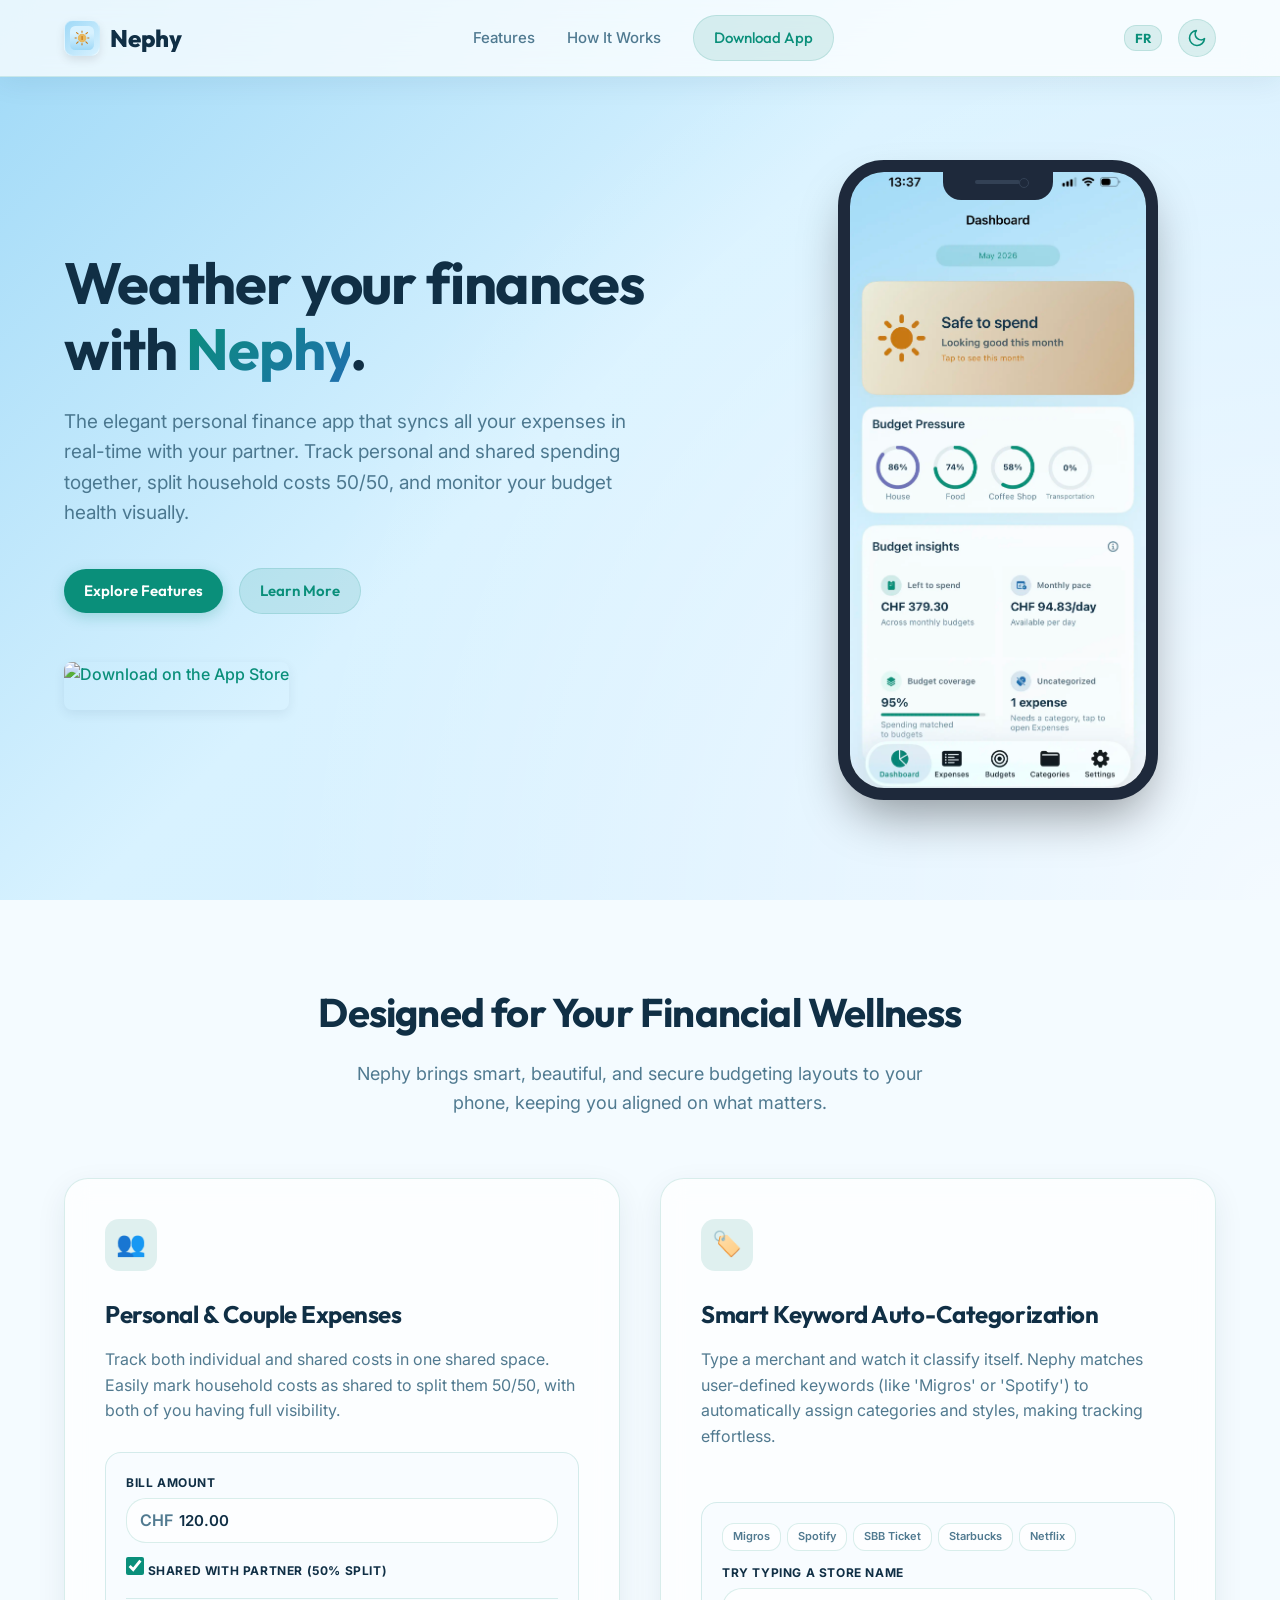
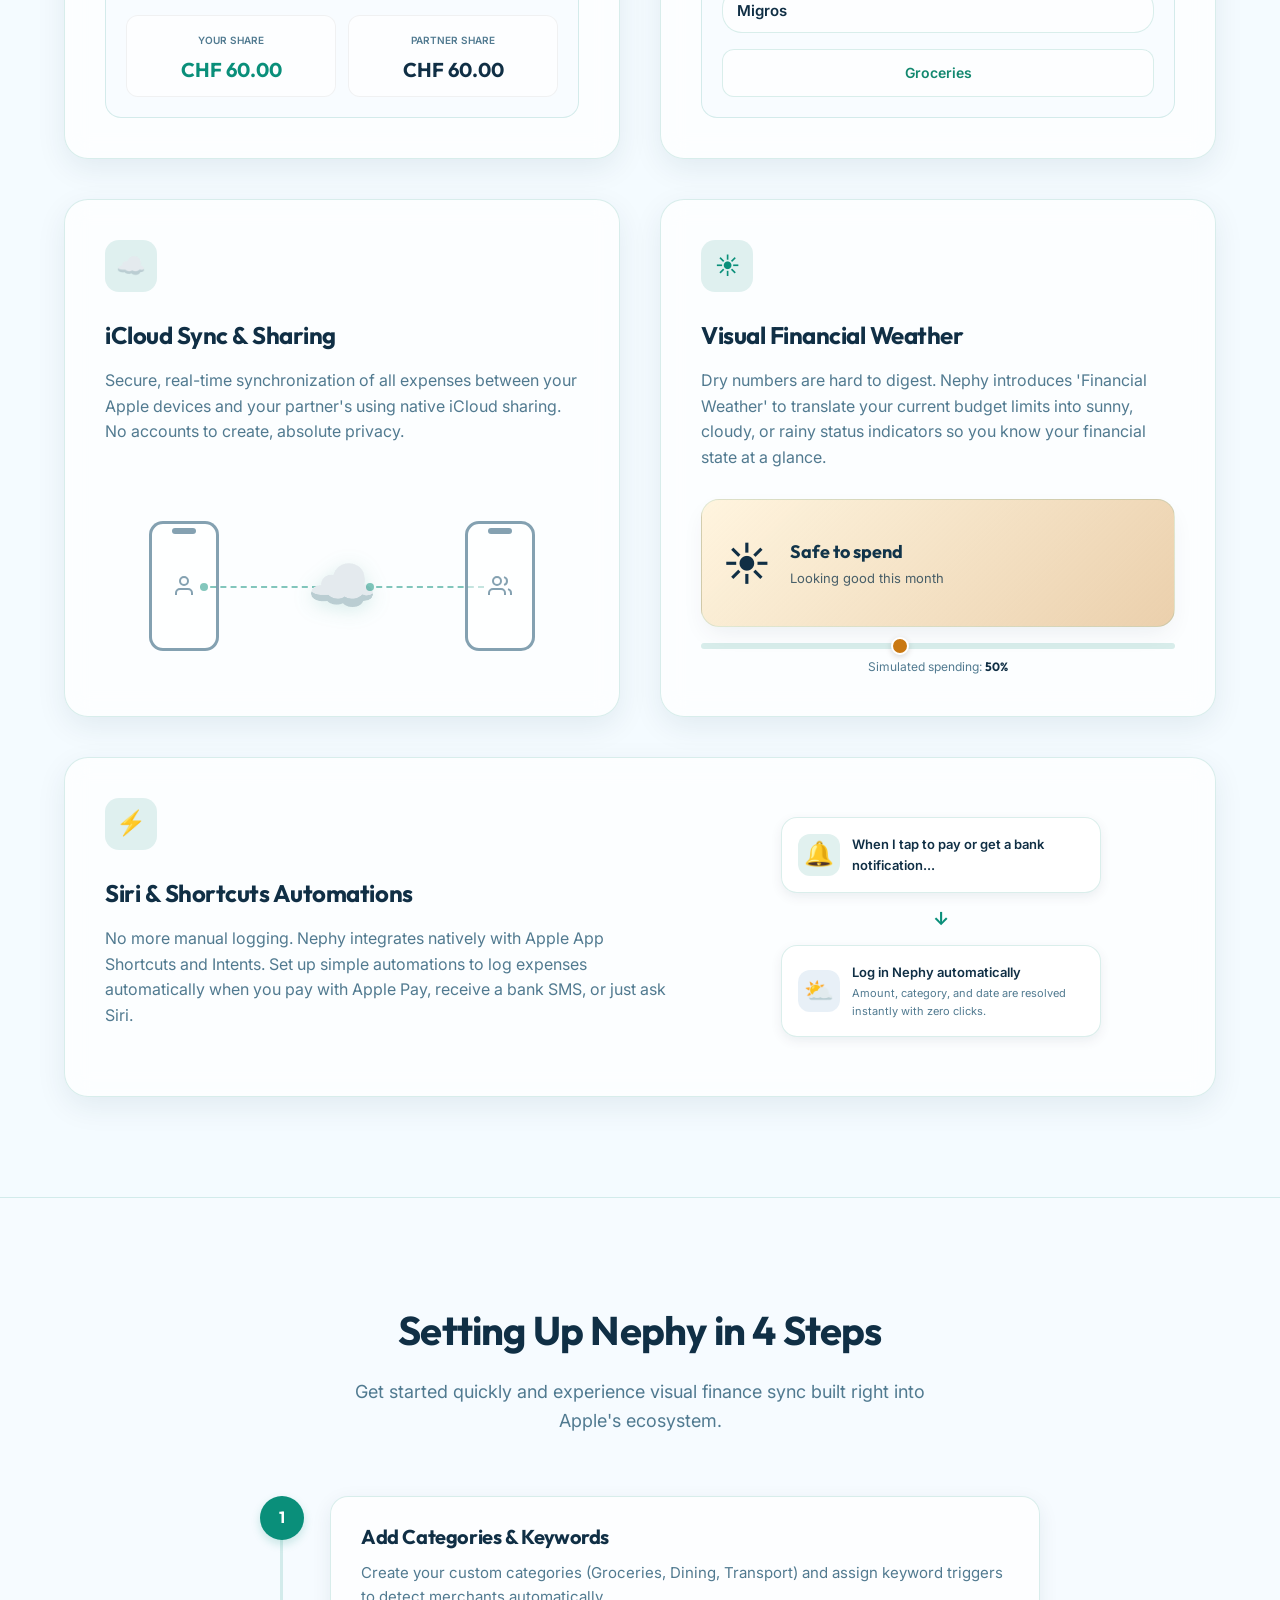
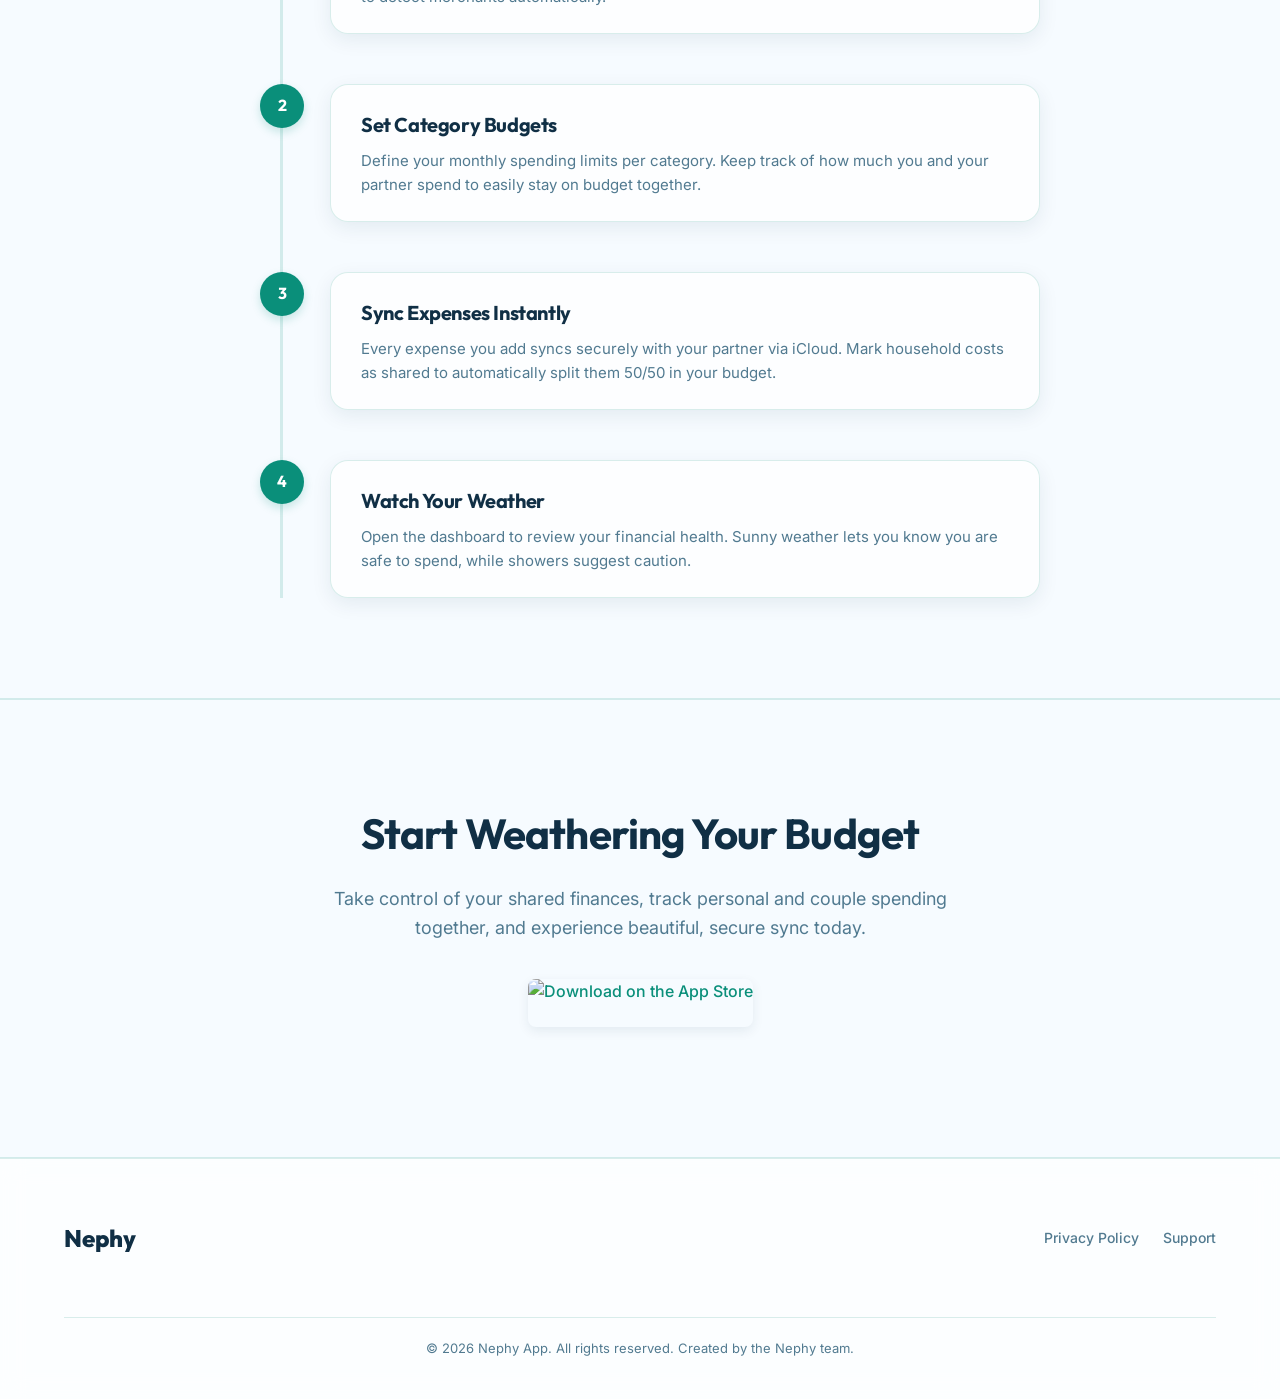
==== commit 8e19ca28: "perf(assets): migrate screenshots to WebP, add preloading image fade transitions, and clean unused l" ====
--- a/index.html
+++ b/index.html
@@ -101,7 +101,7 @@
           
           <!-- iPhone App Screen showing Preview Screenshot -->
           <div class="iphone-screen-screenshot">
-            <img id="dashboardScreenshot" src="Dashboard_en_light.PNG" alt="Nephy Dashboard Preview" class="iphone-screenshot-img">
+            <img id="dashboardScreenshot" src="Dashboard_en_light.webp" alt="Nephy Dashboard Preview" class="iphone-screenshot-img">
           </div>
         </div>
       </div>
--- a/style.css
+++ b/style.css
@@ -431,28 +431,6 @@
   border: 1px solid #334155;
 }
 
-/* Inner Screen Design */
-.iphone-screen {
-  width: 100%;
-  height: 100%;
-  background-color: var(--bg-color);
-  background-image: 
-    radial-gradient(circle at bottom right, var(--sky-glow) 0%, transparent 60%),
-    linear-gradient(135deg, var(--sky-top) 0%, var(--sky-middle) 50%, var(--sky-bottom) 100%);
-  padding: 40px 16px 16px 16px;
-  display: flex;
-  flex-direction: column;
-  gap: 14px;
-  font-family: var(--font-body);
-  user-select: none;
-  overflow-y: auto;
-  scrollbar-width: none;
-}
-
-.iphone-screen::-webkit-scrollbar {
-  display: none;
-}
-
 .iphone-screen-screenshot {
   width: 100%;
   height: 100%;
@@ -466,66 +444,7 @@
   height: 100%;
   object-fit: cover;
   display: block;
-}
-
-/* Status Bar */
-.status-bar {
-  position: absolute;
-  top: 8px;
-  left: 0;
-  width: 100%;
-  padding: 0 28px;
-  display: flex;
-  justify-content: space-between;
-  align-items: center;
-  font-size: 12px;
-  font-weight: 600;
-  color: var(--text);
-  z-index: 99;
-}
-
-.status-icons {
-  display: flex;
-  gap: 6px;
-  align-items: center;
-}
-
-.status-icon {
-  font-size: 11px;
-}
-
-/* Phone Screen UI Components */
-.phone-header {
-  display: flex;
-  justify-content: space-between;
-  align-items: center;
-  margin-top: 10px;
-}
-
-.phone-header h2 {
-  font-size: 26px;
-  font-weight: 700;
-  color: var(--text);
-}
-
-.phone-header-icon {
-  color: var(--primary);
-  font-size: 20px;
-}
-
-.month-capsule {
-  display: inline-block;
-  align-self: center;
-  font-family: var(--font-title);
-  font-size: 12px;
-  font-weight: 700;
-  color: var(--primary);
-  background-color: var(--primary-bg);
-  border: 1px solid var(--border-color);
-  padding: 6px 16px;
-  border-radius: 20px;
-  text-align: center;
-  margin: 0 auto;
+  transition: opacity 0.3s ease;
 }
 
 /* Financial Weather Widget */
@@ -587,110 +506,7 @@
   margin-top: 2px;
 }
 
-/* Phone Cards */
-.phone-card {
-  background: var(--surface);
-  border: 1px solid var(--border-color);
-  border-radius: 18px;
-  padding: 16px;
-  box-shadow: 0 6px 20px var(--shadow-color);
-}
-
-.phone-card-title {
-  font-size: 14px;
-  font-weight: 700;
-  margin-bottom: 12px;
-  color: var(--text);
-  display: flex;
-  justify-content: space-between;
-  align-items: center;
-}
-
-.phone-card-subtitle {
-  font-size: 11px;
-  color: var(--text-secondary);
-  font-weight: 500;
-}
-
-/* Budget Progress Rows */
-.budget-pressure-list {
-  display: flex;
-  flex-direction: column;
-  gap: 12px;
-}
-
-.budget-progress-row {
-  display: flex;
-  flex-direction: column;
-  gap: 4px;
-}
-
-.budget-progress-meta {
-  display: flex;
-  justify-content: space-between;
-  font-size: 12px;
-  font-weight: 600;
-}
-
-.budget-progress-bar-container {
-  height: 6px;
-  background-color: rgba(0, 0, 0, 0.05);
-  border-radius: 3px;
-  overflow: hidden;
-  position: relative;
-}
-
-body.dark .budget-progress-bar-container {
-  background-color: rgba(255, 255, 255, 0.1);
-}
-
-.budget-progress-bar {
-  height: 100%;
-  border-radius: 3px;
-  background-color: var(--primary);
-}
-
-.budget-progress-bar.red {
-  background-color: #ef4444;
-}
-
-.budget-progress-bar.orange {
-  background-color: #f97316;
-}
-
-.budget-progress-label {
-  font-size: 10px;
-  color: var(--text-secondary);
-}
-
-/* Category Spending Grid */
-.category-summary-grid {
-  display: grid;
-  grid-template-columns: 1fr 1fr;
-  gap: 8px;
-}
-
-.category-chip {
-  display: flex;
-  align-items: center;
-  gap: 8px;
-  padding: 8px 10px;
-  border-radius: 12px;
-  font-size: 11px;
-  font-weight: 600;
-}
-
-.category-dot {
-  width: 8px;
-  height: 8px;
-  border-radius: 50%;
-  flex-shrink: 0;
-}
-
-.category-amt {
-  margin-left: auto;
-  font-weight: 700;
-}
+
 
 /* Category Specific Variables */
 .cat-groceries {
@@ -747,35 +563,7 @@
   color: #969DE8;
 }
 
-/* Mockup Controls */
-.mockup-controls {
-  display: flex;
-  justify-content: center;
-  gap: 8px;
-  margin-top: 24px;
-  background: var(--surface);
-  padding: 8px;
-  border-radius: 30px;
-  border: 1px solid var(--border-color);
-  box-shadow: 0 8px 24px var(--shadow-color);
-}
-
-.control-tab {
-  padding: 8px 16px;
-  font-family: var(--font-title);
-  font-size: 13px;
-  font-weight: 600;
-  border-radius: 20px;
-  cursor: pointer;
-  border: none;
-  background: transparent;
-  color: var(--text-secondary);
-}
-
-.control-tab.active {
-  background-color: var(--primary);
-  color: #FFFFFF;
-}
+
 
 /* Feature Showcase Grid */
 .features-title-container {
@@ -1490,55 +1278,83 @@
   background-color: rgba(255, 235, 170, 0.08);
 }
 .weather-overlay.state-stable {
-  background-color: rgba(66, 196, 173, 0.04);
+  background-color: rgba(66, 196, 173, 0.12);
 }
 .weather-overlay.state-warning {
-  background-color: rgba(29, 35, 72, 0.16);
+  background-color: rgba(15, 20, 40, 0.35);
+}
+body.dark .weather-overlay.state-warning {
+  background-color: rgba(8, 10, 22, 0.65);
 }
 
 /* Rain Effect */
 .rain-drop {
   position: absolute;
-  background: linear-gradient(transparent, rgba(150, 157, 232, 0.5));
-  width: 1px;
-  height: 80px;
-  opacity: 0.6;
+  background: linear-gradient(transparent, rgba(230, 242, 255, 0.9));
+  width: 2px;
+  height: 120px;
+  opacity: 0.85;
   animation: weather-fall linear infinite;
 }
 
 @keyframes weather-fall {
   0% {
-    transform: translateY(-120px) rotate(15deg);
+    transform: translateY(-130px) rotate(12deg);
   }
   100% {
-    transform: translateY(110vh) rotate(15deg);
-  }
-}
-
-/* Sun Particles (Sparkles) */
+    transform: translateY(110vh) rotate(12deg);
+  }
+}
+
+/* Rain Splash effect at the bottom */
+.rain-splash {
+  position: absolute;
+  bottom: 0;
+  border-radius: 50%;
+  border: 1.5px solid rgba(230, 242, 255, 0.7);
+  transform: scale(0);
+  opacity: 0;
+  animation: weather-splash 0.6s ease-out infinite;
+}
+
+@keyframes weather-splash {
+  0% {
+    transform: scale(0) translateY(0);
+    opacity: 1;
+  }
+  100% {
+    transform: scale(1) translateY(-12px);
+    opacity: 0;
+  }
+}
+
+/* Sun Particles (Sparkles / Glowing Orbs) */
 .sun-particle {
   position: absolute;
-  width: 6px;
-  height: 6px;
   border-radius: 50%;
-  background: rgba(255, 215, 0, 0.6);
-  box-shadow: 0 0 10px rgba(255, 215, 0, 0.8);
+  background: rgba(255, 215, 0, 0.4);
+  box-shadow: 0 0 20px rgba(255, 215, 0, 0.6);
   animation: weather-float-up ease-in-out infinite;
+}
+
+body.dark .sun-particle {
+  background: rgba(255, 180, 0, 0.25);
+  box-shadow: 0 0 25px rgba(255, 180, 0, 0.45);
 }
 
 @keyframes weather-float-up {
   0% {
-    transform: translateY(110vh) scale(0.5);
+    transform: translateY(110vh) scale(0.6);
     opacity: 0;
   }
-  10% {
+  15% {
     opacity: 0.6;
   }
-  90% {
+  85% {
     opacity: 0.6;
   }
   100% {
-    transform: translateY(-10vh) scale(1.2);
+    transform: translateY(-20vh) scale(1.2);
     opacity: 0;
   }
 }
@@ -1569,12 +1385,13 @@
 /* Floating Clouds */
 .floating-cloud {
   position: absolute;
-  background: rgba(255, 255, 255, 0.08);
-  border-radius: 50px;
-  width: 160px;
-  height: 60px;
-  filter: blur(12px);
+  color: rgba(66, 196, 173, 0.28);
+  filter: drop-shadow(0 6px 12px rgba(0, 0, 0, 0.08));
   animation: weather-drift linear infinite;
+}
+
+body.dark .floating-cloud {
+  color: rgba(255, 255, 255, 0.14);
 }
 
 @keyframes weather-drift {
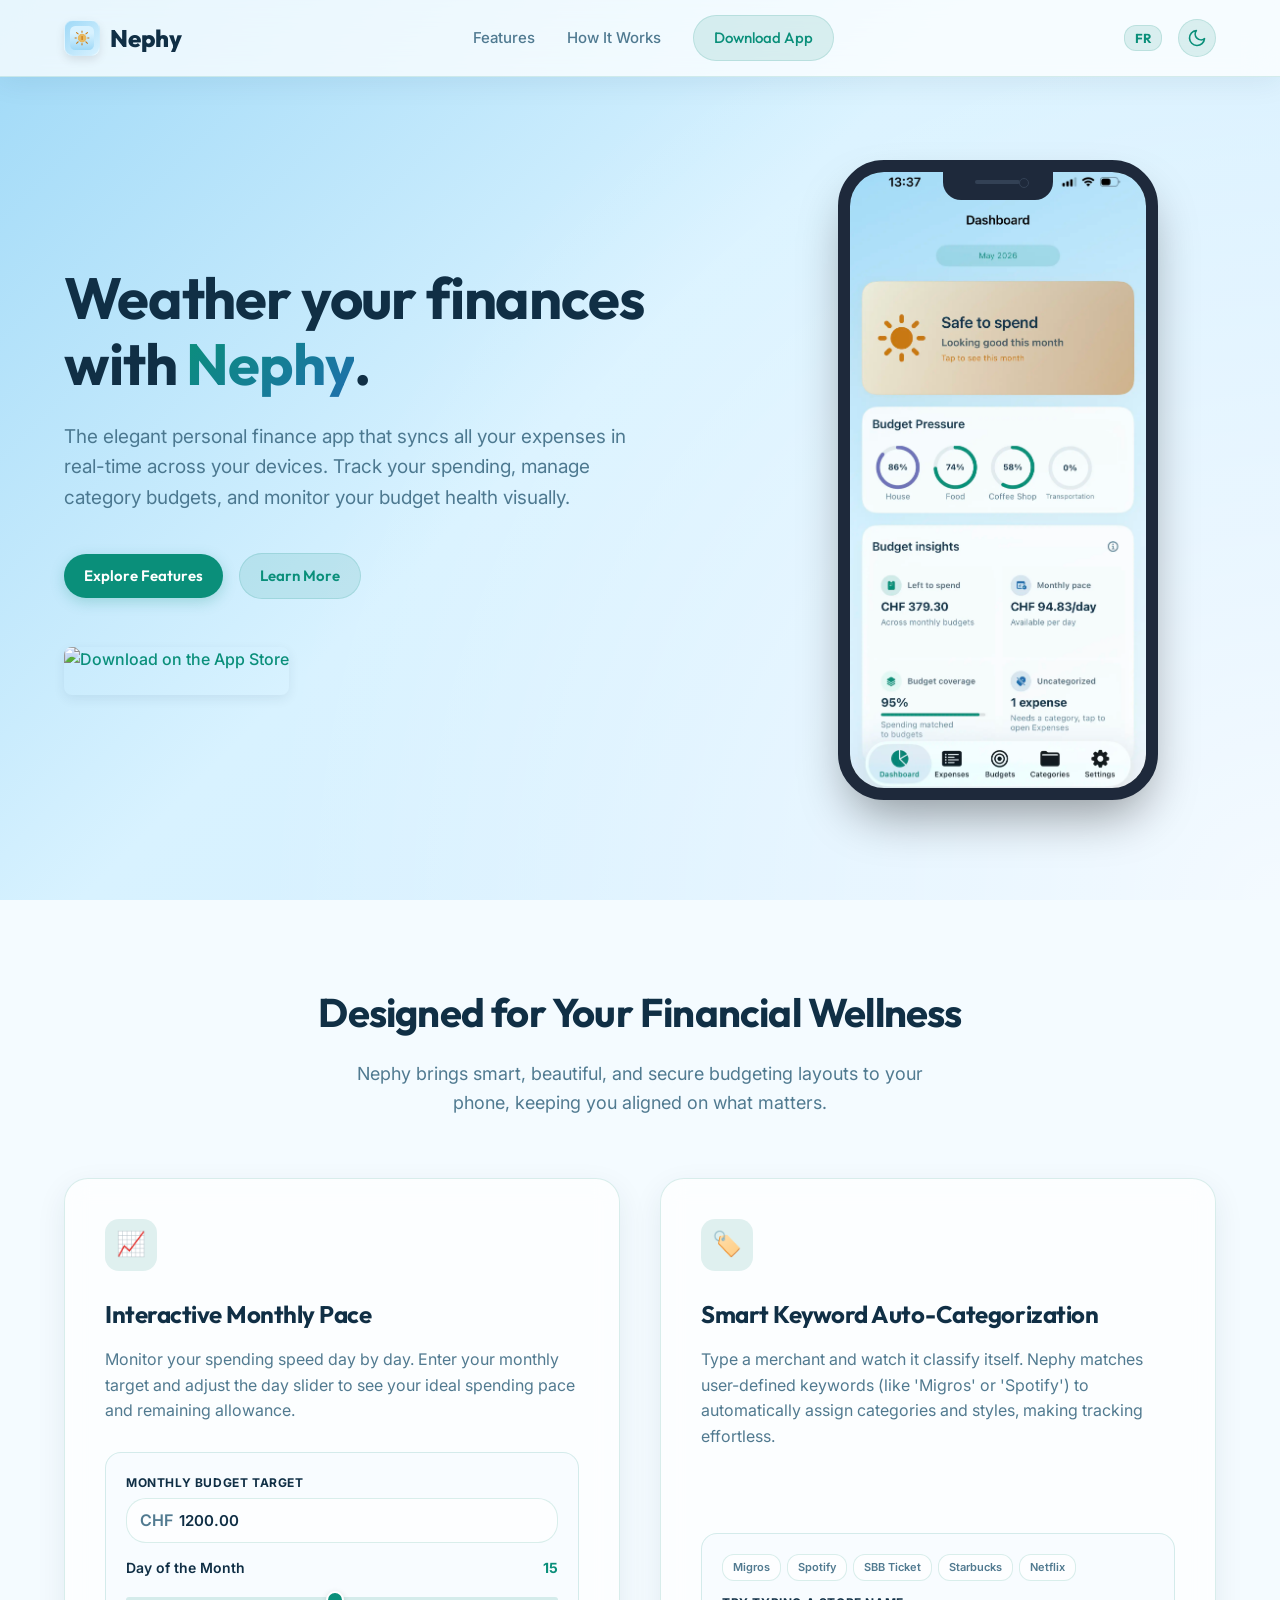
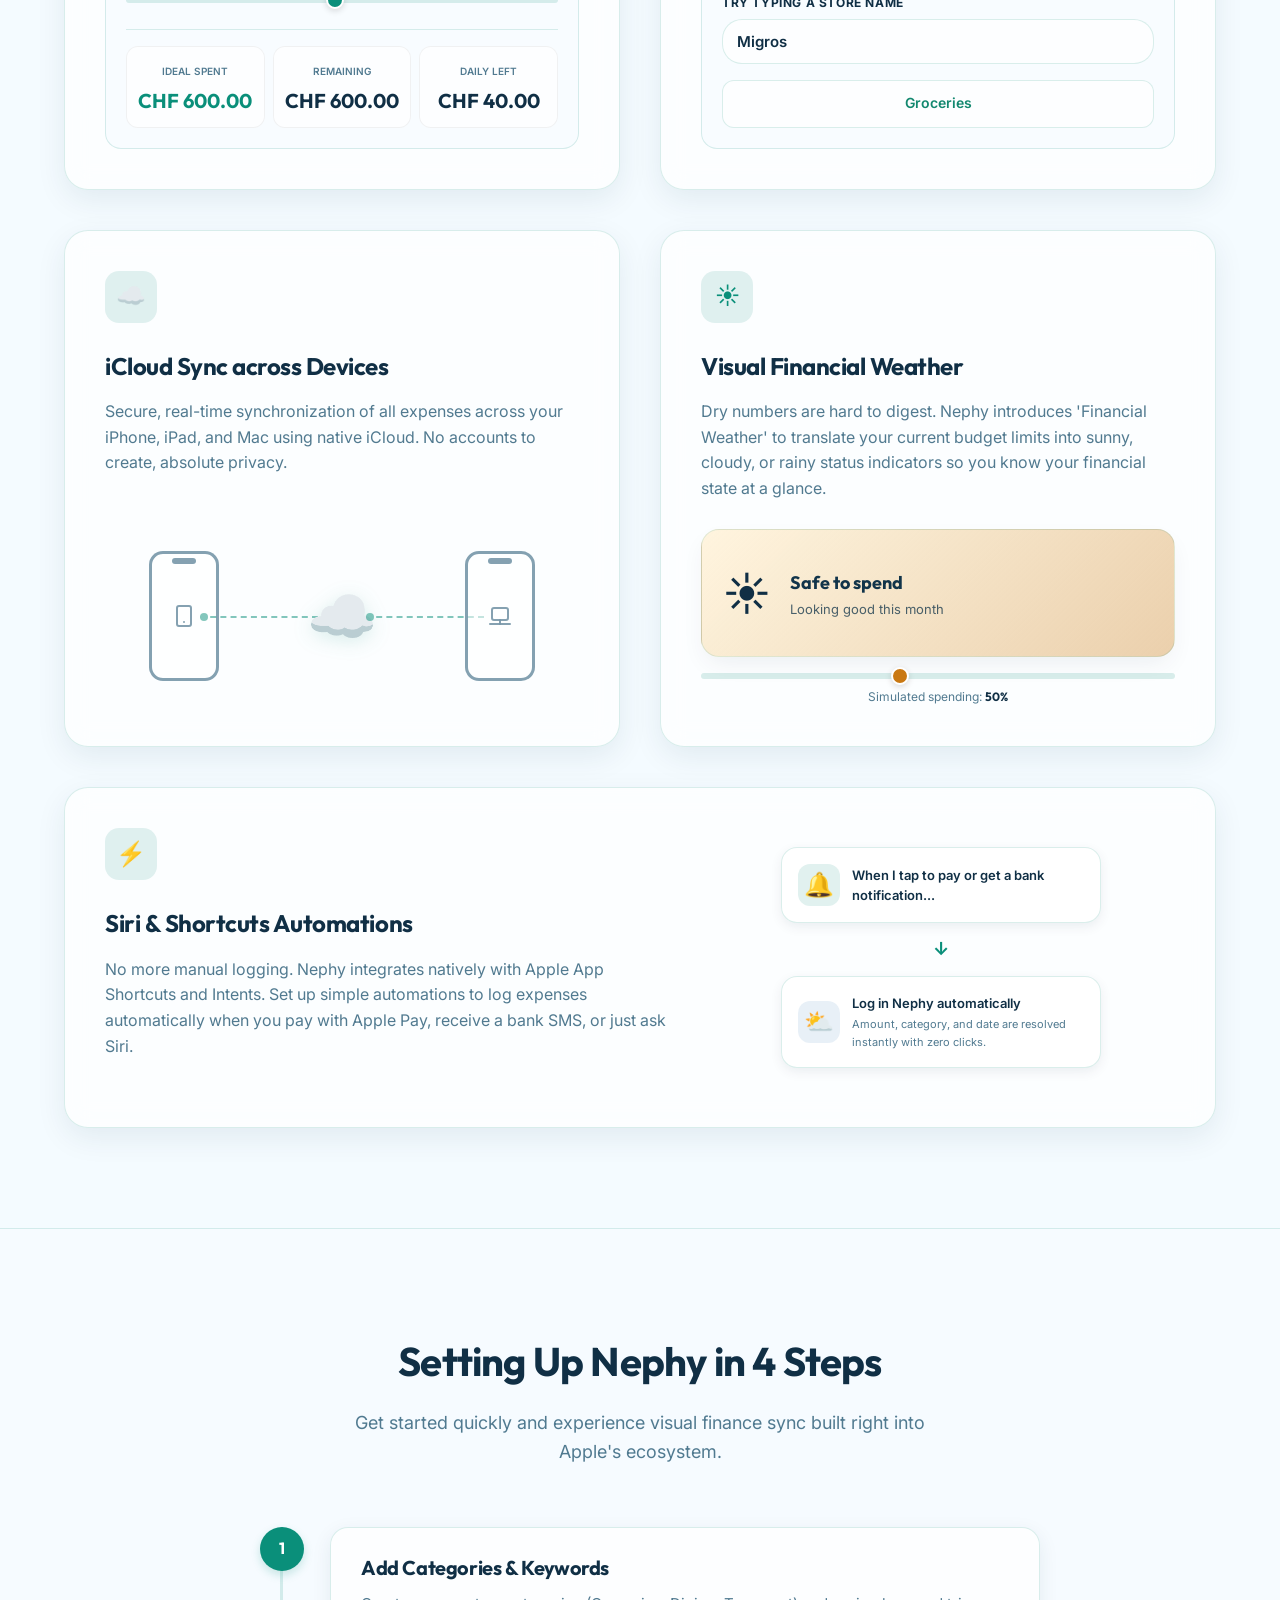
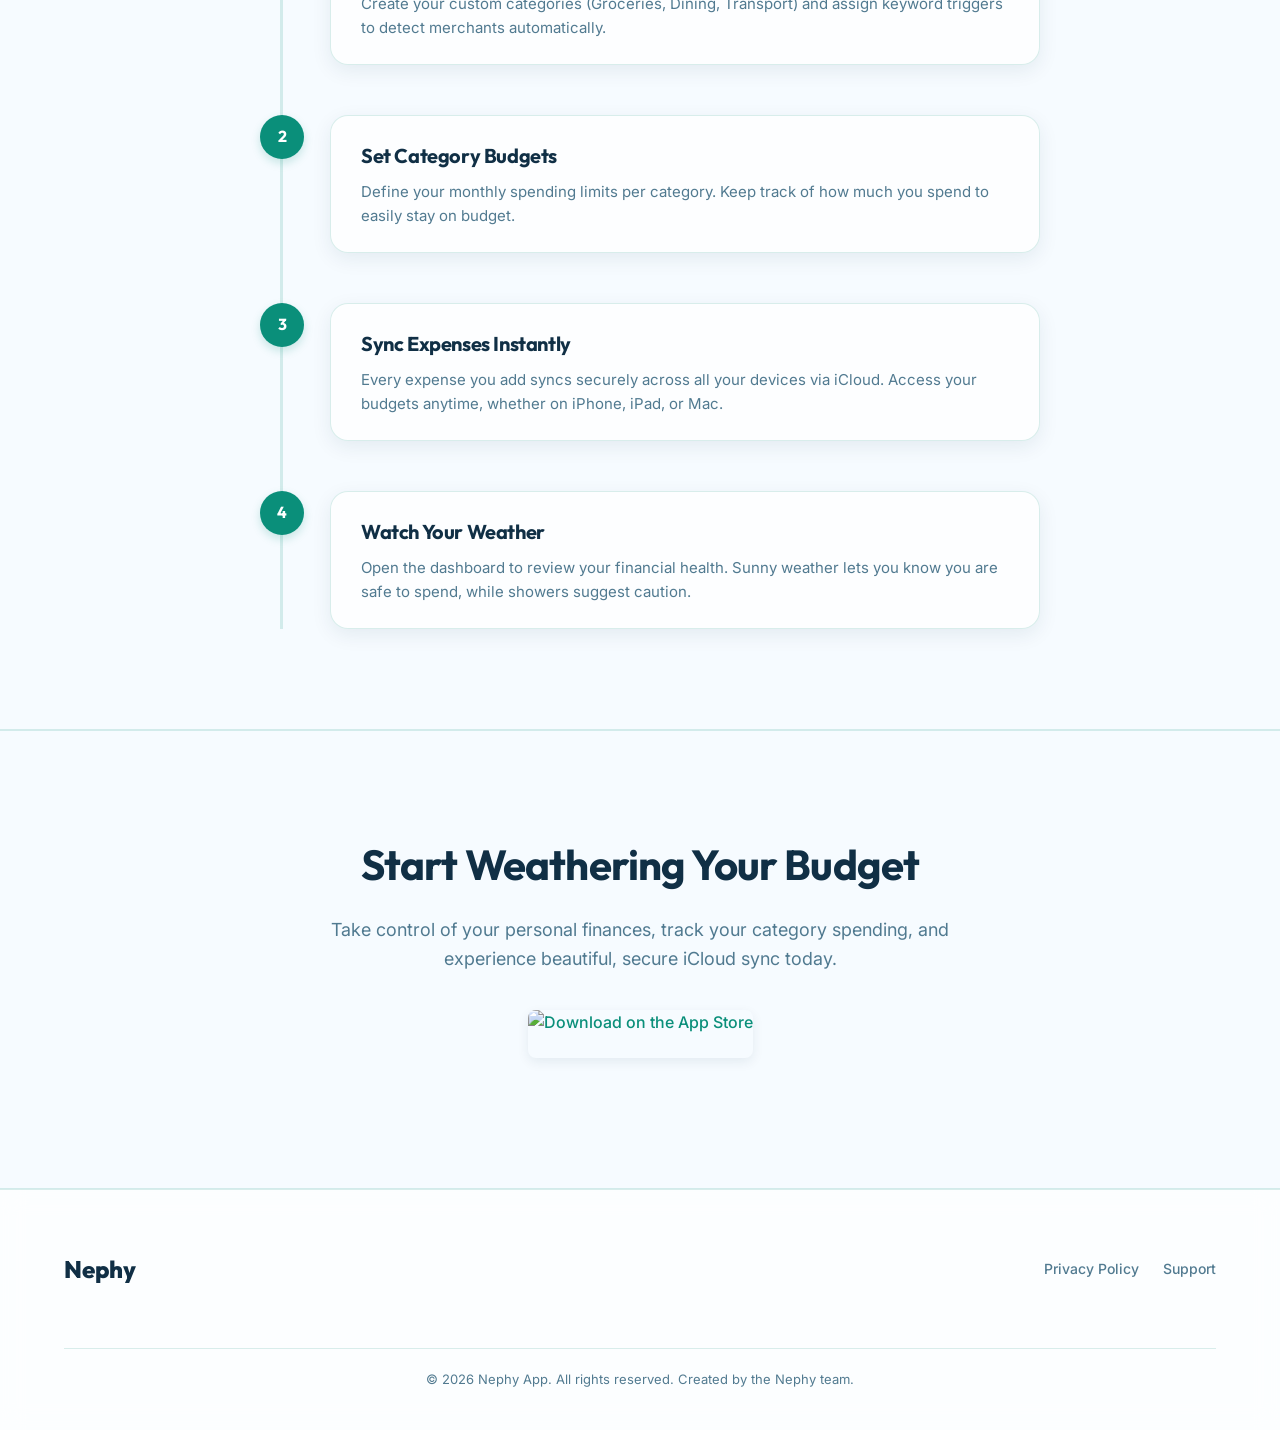
==== commit fa4f23c0: "Changes to individual instead of couple/sharing, replaced the couple box with monthly pace & fixed t" ====
--- a/index.html
+++ b/index.html
@@ -3,8 +3,8 @@
 <head>
   <meta charset="UTF-8">
   <meta name="viewport" content="width=device-width, initial-scale=1.0">
-  <title>Nephy — Personal & Shared Budgets on iOS</title>
-  <meta name="description" content="Nephy is an elegant iOS budgeting and expense tracking app. Sync personal and couple expenses via iCloud with your partner, and track your financial weather.">
+  <title>Nephy — Elegant Personal Budgeting on iOS</title>
+  <meta name="description" content="Nephy is an elegant iOS budgeting and expense tracking app. Sync your personal expenses via iCloud across all your devices, and track your financial weather.">
   <link rel="stylesheet" href="style.css">
 </head>
 <body>
@@ -81,7 +81,7 @@
     <div class="container hero-grid">
       <div class="hero-content">
         <h1 data-i18n="hero-title">Weather your finances with <span>Nephy</span>.</h1>
-        <p data-i18n="hero-subtitle">The elegant personal finance app that syncs all your expenses in real-time with your partner. Track personal and shared spending together, split household costs 50/50, and monitor your budget health visually.</p>
+        <p data-i18n="hero-subtitle">The elegant personal finance app that syncs all your expenses in real-time across your devices. Track your spending, manage category budgets, and monitor your budget health visually.</p>
         <div class="hero-ctas">
           <a href="#features" class="btn btn-primary" data-i18n="hero-cta-primary">Explore Features</a>
           <a href="#how-it-works" class="btn btn-secondary" data-i18n="hero-cta-secondary">Learn More</a>
@@ -117,36 +117,41 @@
       </div>
 
       <div class="features-grid">
-        <!-- Feature 1: Me vs Couple Split -->
+        <!-- Feature 1: Interactive Monthly Pace -->
         <div class="feature-card">
-          <div class="feature-icon">👥</div>
-          <h3 data-i18n="feat-split-title">Personal & Couple Expenses</h3>
-          <p data-i18n="feat-split-desc">Track both individual and shared costs in one shared space. Easily mark household costs as shared to split them 50/50, with both of you having full visibility.</p>
-          
-          <!-- Interactive Widget: Calculator -->
+          <div class="feature-icon">📈</div>
+          <h3 data-i18n="feat-split-title">Interactive Monthly Pace</h3>
+          <p data-i18n="feat-split-desc">Monitor your spending speed day by day. Enter your monthly target and adjust the day slider to see your ideal spending pace and remaining allowance.</p>
+          
+          <!-- Interactive Widget: Pace Calculator -->
           <div class="calc-container">
             <div class="form-group">
-              <label for="calcAmount" data-i18n="calc-bill-amount">Bill Amount</label>
+              <label for="calcAmount" data-i18n="calc-bill-amount">Monthly Budget Target</label>
               <div class="input-wrapper">
                 <span class="input-currency">CHF</span>
-                <input type="number" id="calcAmount" class="form-input" value="120.00" min="0" step="10">
-              </div>
-            </div>
-            <div class="form-group" style="margin-bottom: 0;">
-              <label class="checkbox-label">
-                <input type="checkbox" id="calcShared" checked>
-                <span data-i18n="calc-shared-checkbox">Shared with Partner (50% Split)</span>
-              </label>
+                <input type="number" id="calcAmount" class="form-input" value="1200.00" min="0" step="50">
+              </div>
+            </div>
+            <div class="form-group" style="margin-bottom: 12px;">
+              <div style="display: flex; justify-content: space-between; align-items: center; margin-bottom: 6px;">
+                <span style="font-size: 14px; font-weight: 600; color: var(--text);" data-i18n="calc-day-label">Day of the Month</span>
+                <strong id="calcDayVal" style="color: var(--primary); font-size: 14px;">15</strong>
+              </div>
+              <input type="range" id="calcShared" class="premium-slider" min="1" max="30" value="15">
             </div>
             
             <div class="calc-results">
               <div class="calc-res-box">
-                <span class="calc-res-title" data-i18n="calc-your-share">Your Share</span>
-                <div class="calc-res-value accent" id="resYourShare">CHF 60.00</div>
+                <span class="calc-res-title" data-i18n="calc-your-share">Ideal Spent</span>
+                <div class="calc-res-value accent" id="resYourShare">CHF 600.00</div>
               </div>
               <div class="calc-res-box">
-                <span class="calc-res-title" data-i18n="calc-partner-share">Partner Share</span>
-                <div class="calc-res-value" id="resPartnerShare">CHF 60.00</div>
+                <span class="calc-res-title" data-i18n="calc-partner-share">Remaining</span>
+                <div class="calc-res-value" id="resPartnerShare">CHF 600.00</div>
+              </div>
+              <div class="calc-res-box">
+                <span class="calc-res-title" data-i18n="calc-daily-remaining">Daily Left</span>
+                <div class="calc-res-value" id="resDailyRemaining">CHF 40.00</div>
               </div>
             </div>
           </div>
@@ -177,16 +182,16 @@
           </div>
         </div>
 
-        <!-- Feature 3: iCloud Sync & Sharing -->
+        <!-- Feature 3: iCloud Sync -->
         <div class="feature-card">
           <div class="feature-icon">☁️</div>
-          <h3 data-i18n="feat-sync-title">iCloud Sync & Sharing</h3>
-          <p data-i18n="feat-sync-desc">Secure, real-time synchronization between your Apple devices and your partner's. Nephy uses Apple's native iCloud sharing, which means no accounts to create and absolute privacy.</p>
+          <h3 data-i18n="feat-sync-title">iCloud Sync across Devices</h3>
+          <p data-i18n="feat-sync-desc">Secure, real-time synchronization of all expenses across your iPhone, iPad, and Mac using native iCloud. No accounts to create, absolute privacy.</p>
           
           <!-- Visual Widget: iCloud Graph -->
           <div class="icloud-graphic">
             <div class="phone-wireframe">
-              <svg width="24" height="24" viewBox="0 0 24 24" fill="none" stroke="currentColor" stroke-width="2"><path d="M20 21v-2a4 4 0 0 0-4-4H8a4 4 0 0 0-4 4v2"></path><circle cx="12" cy="7" r="4"></circle></svg>
+              <svg width="24" height="24" viewBox="0 0 24 24" fill="none" stroke="currentColor" stroke-width="2" stroke-linecap="round" stroke-linejoin="round"><rect x="5" y="2" width="14" height="20" rx="2" ry="2"></rect><line x1="12" y1="18" x2="12.01" y2="18"></line></svg>
             </div>
             <div class="sync-line left">
               <div class="sync-pulse"></div>
@@ -196,7 +201,7 @@
               <div class="sync-pulse" style="animation-delay: 1s;"></div>
             </div>
             <div class="phone-wireframe">
-              <svg width="24" height="24" viewBox="0 0 24 24" fill="none" stroke="currentColor" stroke-width="2"><path d="M17 21v-2a4 4 0 0 0-4-4H5a4 4 0 0 0-4 4v2"></path><circle cx="9" cy="7" r="4"></circle><path d="M23 21v-2a4 4 0 0 0-3-3.87"></path><path d="M16 3.13a4 4 0 0 1 0 7.75"></path></svg>
+              <svg width="24" height="24" viewBox="0 0 24 24" fill="none" stroke="currentColor" stroke-width="2" stroke-linecap="round" stroke-linejoin="round"><rect x="4" y="4" width="16" height="12" rx="2" ry="2"></rect><line x1="2" y1="20" x2="22" y2="20"></line><line x1="12" y1="20" x2="12" y2="16"></line></svg>
             </div>
           </div>
         </div>
@@ -280,14 +285,14 @@
           <div class="timeline-badge">2</div>
           <div class="timeline-content">
             <h3 data-i18n="step2-title">Set Category Budgets</h3>
-            <p data-i18n="step2-desc">Define your monthly spending limits per category. Keep track of how much you and your partner spend to easily stay on budget together.</p>
+            <p data-i18n="step2-desc">Define your monthly spending limits per category. Keep track of how much you spend to easily stay on budget.</p>
           </div>
         </div>
         <div class="timeline-item">
           <div class="timeline-badge">3</div>
           <div class="timeline-content">
             <h3 data-i18n="step3-title">Sync Expenses Instantly</h3>
-            <p data-i18n="step3-desc">Every expense you add syncs securely with your partner via iCloud. Mark household costs as shared to automatically split them 50/50 in your budget.</p>
+            <p data-i18n="step3-desc">Every expense you add syncs securely across all your devices via iCloud. Access your budgets anytime, whether on iPhone, iPad, or Mac.</p>
           </div>
         </div>
         <div class="timeline-item">
@@ -305,7 +310,7 @@
   <section id="download" class="download-section">
     <div class="container download-wrapper">
       <h2 data-i18n="dl-title">Start Weathering Your Budget</h2>
-      <p data-i18n="dl-subtitle">Take control of your shared finances, track personal and couple spending together, and experience beautiful, secure sync today.</p>
+      <p data-i18n="dl-subtitle">Take control of your personal finances, track your category spending, and experience beautiful, secure iCloud sync today.</p>
       <div class="download-badge-container">
         <a href="#" class="app-store-badge">
           <img src="https://upload.wikimedia.org/wikipedia/commons/3/3c/Download_on_the_App_Store_Badge.svg" alt="Download on the App Store">
--- a/style.css
+++ b/style.css
@@ -211,6 +211,29 @@
   background: linear-gradient(135deg, #050a14, #123446);
 }
 
+.logo-bg,
+.logo-sun,
+.logo-coin-base,
+.logo-coin-slot {
+  transition: fill var(--transition-speed) ease;
+}
+
+body.dark .logo-bg {
+  fill: url(#logoGradDark);
+}
+
+body.dark .logo-sun {
+  fill: #42c4ad;
+}
+
+body.dark .logo-coin-base {
+  fill: #42c4ad;
+}
+
+body.dark .logo-coin-slot {
+  fill: #0a8f7a;
+}
+
 .logo-icon svg {
   width: 24px;
   height: 24px;
@@ -332,6 +355,9 @@
   background: linear-gradient(135deg, var(--primary), var(--secondary));
   -webkit-background-clip: text;
   -webkit-text-fill-color: transparent;
+  display: inline-block;
+  padding-bottom: 0.1em;
+  margin-bottom: -0.1em;
 }
 
 .hero-content p {
@@ -708,8 +734,8 @@
 
 .calc-results {
   display: grid;
-  grid-template-columns: 1fr 1fr;
-  gap: 12px;
+  grid-template-columns: repeat(3, 1fr);
+  gap: 8px;
   margin-top: 18px;
   border-top: 1px solid var(--border-color);
   padding-top: 16px;
@@ -718,7 +744,7 @@
 .calc-res-box {
   background: var(--surface);
   border-radius: 12px;
-  padding: 10px 12px;
+  padding: 10px 6px;
   text-align: center;
   border: 1px solid rgba(0,0,0,0.05);
 }
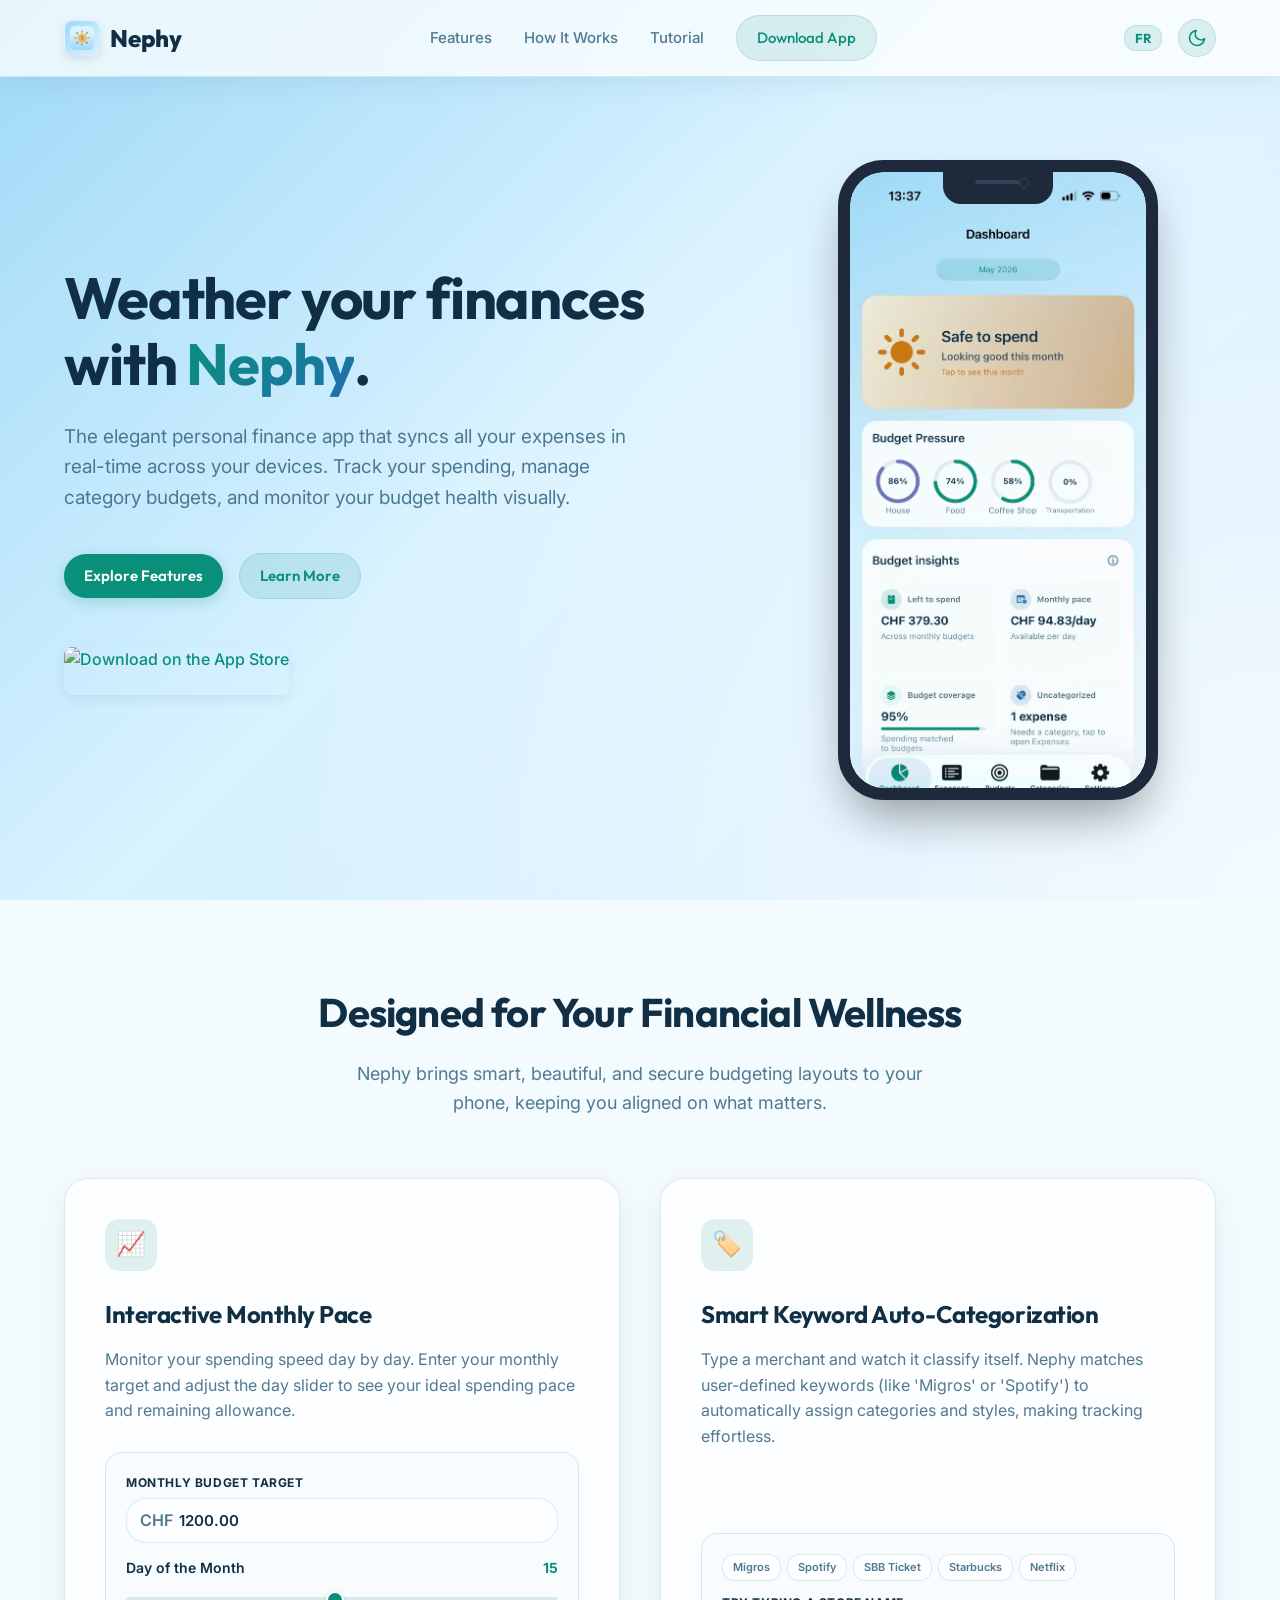
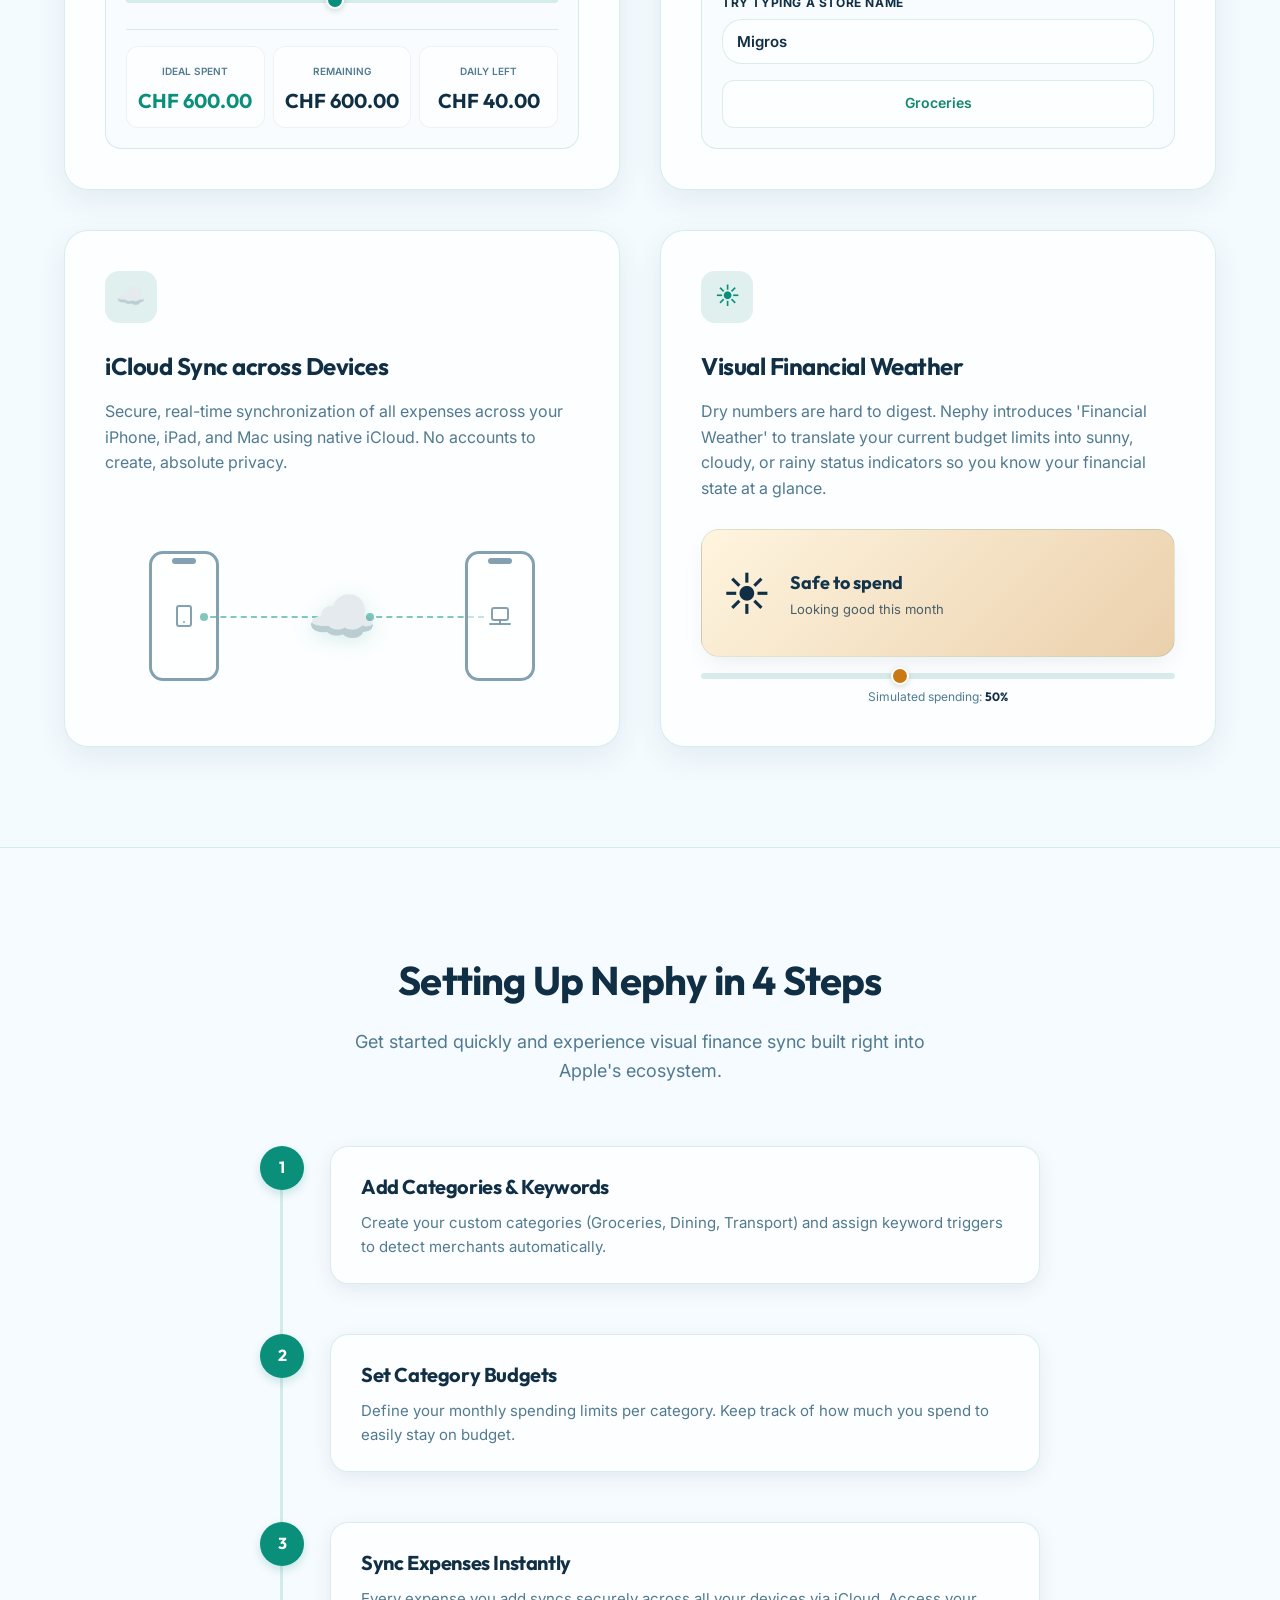
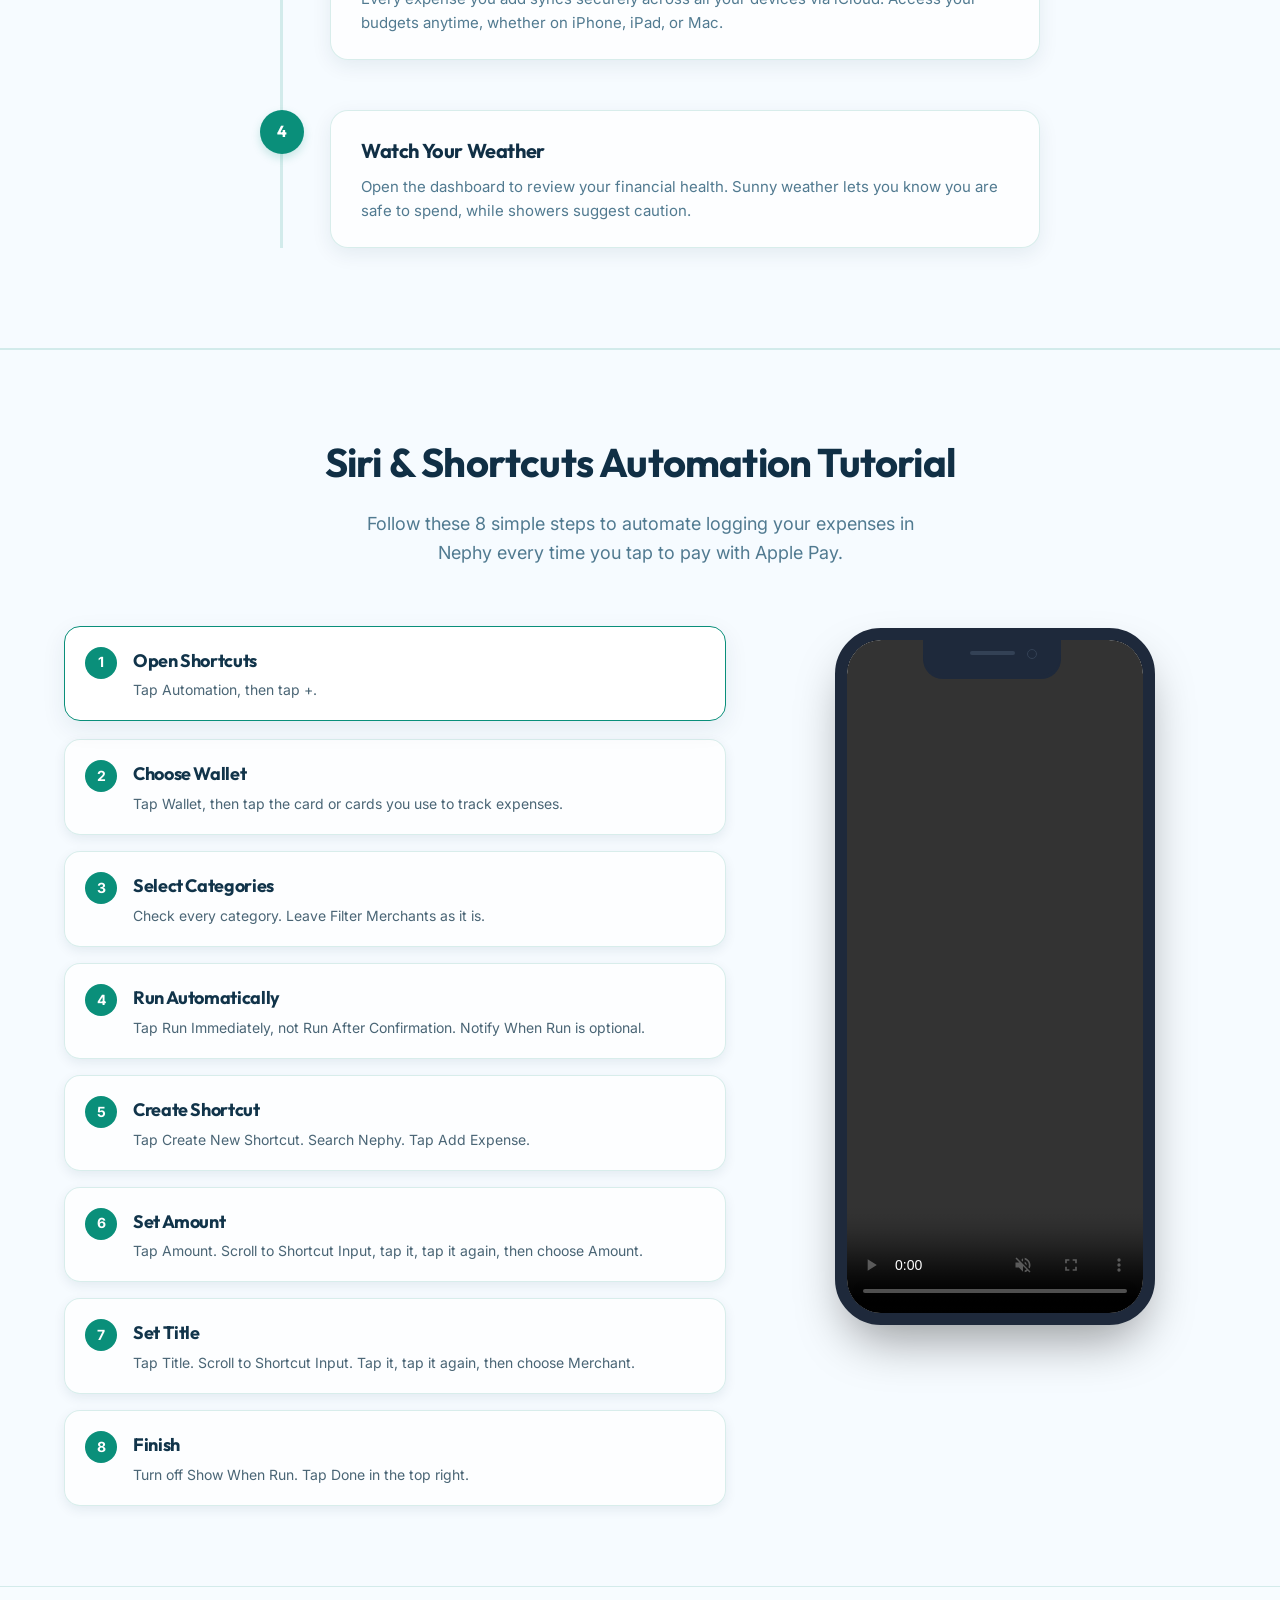
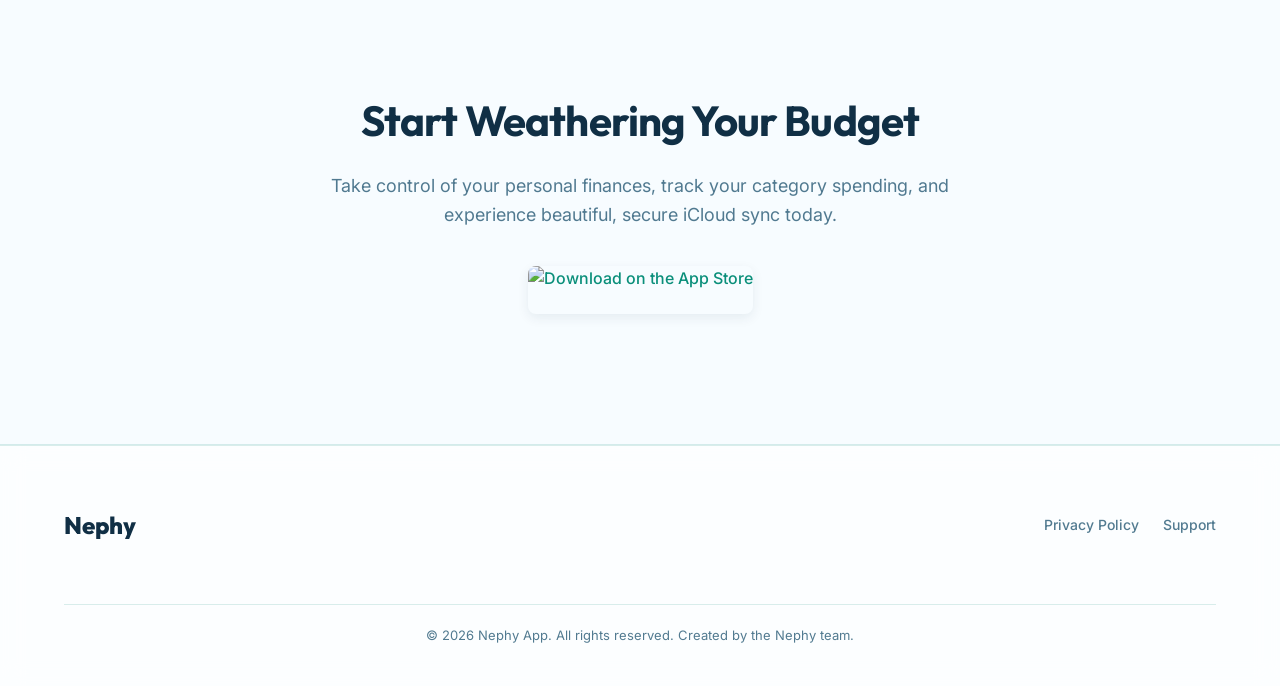
==== commit 6d129e07: "Add interactive Shortcuts automation tutorial section, sync language-specific video tutorial, adjust" ====
--- a/index.html
+++ b/index.html
@@ -46,6 +46,7 @@
       <nav class="nav-links">
         <a href="#features" data-i18n="nav-features">Features</a>
         <a href="#how-it-works" data-i18n="nav-how-it-works">How It Works</a>
+        <a href="#shortcut-tutorial" data-i18n="nav-tutorial">Tutorial</a>
         <a href="#download" class="btn btn-secondary" data-i18n="nav-download">Download App</a>
       </nav>
 
@@ -231,36 +232,7 @@
             </div>
           </div>
         </div>
-        
-        <!-- Feature 5: Siri & Shortcuts Automations (Hero Full Width Feature) -->
-        <div class="feature-card span-2">
-          <div class="feature-card-content">
-            <div class="feature-icon">⚡</div>
-            <h3 data-i18n="feat-shortcuts-title">Siri & Shortcuts Automations</h3>
-            <p data-i18n="feat-shortcuts-desc">No more manual logging. Nephy integrates natively with Apple App Shortcuts and Intents. Set up simple automations to log expenses automatically when you pay with Apple Pay, receive a bank SMS, or just ask Siri.</p>
-          </div>
-          
-          <div class="shortcut-workflow-container">
-            <div class="shortcut-workflow">
-              <div class="shortcut-block trigger">
-                <div class="shortcut-block-icon">🔔</div>
-                <div class="shortcut-block-content">
-                  <div class="shortcut-block-title" data-i18n="shortcut-title-trigger">When I tap to pay or get a bank notification...</div>
-                </div>
-              </div>
-              
-              <div class="shortcut-arrow">↓</div>
-              
-              <div class="shortcut-block action">
-                <div class="shortcut-block-icon">⛅</div>
-                <div class="shortcut-block-content">
-                  <div class="shortcut-block-title" data-i18n="shortcut-title-action">Log in Nephy automatically</div>
-                  <div class="shortcut-block-sub" data-i18n="shortcut-desc-action">Amount, category, and date are resolved instantly with zero clicks.</div>
-                </div>
-              </div>
-            </div>
-          </div>
-        </div>
+
       </div>
     </div>
   </section>
@@ -300,6 +272,98 @@
           <div class="timeline-content">
             <h3 data-i18n="step4-title">Watch Your Weather</h3>
             <p data-i18n="step4-desc">Open the dashboard to review your financial health. Sunny weather lets you know you are safe to spend, while showers suggest caution.</p>
+          </div>
+        </div>
+      </div>
+    </div>
+  </section>
+
+  <!-- Shortcut Tutorial Section -->
+  <section id="shortcut-tutorial" class="tutorial-section">
+    <div class="container">
+      <div class="features-title-container">
+        <h2 data-i18n="tuto-title">Siri & Shortcuts Automation Tutorial</h2>
+        <p data-i18n="tuto-subtitle">Follow these 8 simple steps to automate logging your expenses in Nephy every time you tap to pay with Apple Pay.</p>
+      </div>
+
+      <div class="tutorial-grid">
+        <div class="tutorial-content">
+          <div class="tutorial-steps">
+            <!-- Step 1 -->
+            <div class="tuto-step-item active" data-step="1">
+              <div class="tuto-step-number">1</div>
+              <div class="tuto-step-details">
+                <h4 data-i18n="tuto-step1-title">Open Shortcuts</h4>
+                <p data-i18n="tuto-step1-desc">Tap Automation, then tap +.</p>
+              </div>
+            </div>
+            <!-- Step 2 -->
+            <div class="tuto-step-item" data-step="2">
+              <div class="tuto-step-number">2</div>
+              <div class="tuto-step-details">
+                <h4 data-i18n="tuto-step2-title">Choose Wallet</h4>
+                <p data-i18n="tuto-step2-desc">Tap Wallet, then tap the card or cards you use to track expenses.</p>
+              </div>
+            </div>
+            <!-- Step 3 -->
+            <div class="tuto-step-item" data-step="3">
+              <div class="tuto-step-number">3</div>
+              <div class="tuto-step-details">
+                <h4 data-i18n="tuto-step3-title">Select Categories</h4>
+                <p data-i18n="tuto-step3-desc">Check every category. Leave Filter Merchants as it is.</p>
+              </div>
+            </div>
+            <!-- Step 4 -->
+            <div class="tuto-step-item" data-step="4">
+              <div class="tuto-step-number">4</div>
+              <div class="tuto-step-details">
+                <h4 data-i18n="tuto-step4-title">Run Automatically</h4>
+                <p data-i18n="tuto-step4-desc">Tap Run Immediately, not Run After Confirmation. Notify When Run is optional.</p>
+              </div>
+            </div>
+            <!-- Step 5 -->
+            <div class="tuto-step-item" data-step="5">
+              <div class="tuto-step-number">5</div>
+              <div class="tuto-step-details">
+                <h4 data-i18n="tuto-step5-title">Create Shortcut</h4>
+                <p data-i18n="tuto-step5-desc">Tap Create New Shortcut. Search Nephy. Tap Add Expense.</p>
+              </div>
+            </div>
+            <!-- Step 6 -->
+            <div class="tuto-step-item" data-step="6">
+              <div class="tuto-step-number">6</div>
+              <div class="tuto-step-details">
+                <h4 data-i18n="tuto-step6-title">Set Amount</h4>
+                <p data-i18n="tuto-step6-desc">Tap Amount. Scroll to Shortcut Input, tap it, tap it again, then choose Amount.</p>
+              </div>
+            </div>
+            <!-- Step 7 -->
+            <div class="tuto-step-item" data-step="7">
+              <div class="tuto-step-number">7</div>
+              <div class="tuto-step-details">
+                <h4 data-i18n="tuto-step7-title">Set Title</h4>
+                <p data-i18n="tuto-step7-desc">Tap Title. Scroll to Shortcut Input. Tap it, tap it again, then choose Merchant.</p>
+              </div>
+            </div>
+            <!-- Step 8 -->
+            <div class="tuto-step-item" data-step="8">
+              <div class="tuto-step-number">8</div>
+              <div class="tuto-step-details">
+                <h4 data-i18n="tuto-step8-title">Finish</h4>
+                <p data-i18n="tuto-step8-desc">Turn off Show When Run. Tap Done in the top right.</p>
+              </div>
+            </div>
+          </div>
+        </div>
+
+        <div class="tutorial-media">
+          <div class="iphone-container">
+            <div class="iphone-frame tuto-frame">
+              <div class="iphone-notch"></div>
+              <div class="iphone-screen-screenshot">
+                <video id="tutorialVideo" src="shortcut-tuto-eng.mov" class="iphone-screenshot-img" autoplay muted loop playsinline controls></video>
+              </div>
+            </div>
           </div>
         </div>
       </div>
--- a/style.css
+++ b/style.css
@@ -417,6 +417,7 @@
               inset 0 0 4px 2px rgba(255, 255, 255, 0.1);
   position: relative;
   overflow: hidden;
+  isolation: isolate;
 }
 
 .iphone-notch {
@@ -429,10 +430,12 @@
   background-color: var(--iphone-bezel);
   border-bottom-left-radius: 18px;
   border-bottom-right-radius: 18px;
-  z-index: 100;
+  z-index: 3;
   display: flex;
   justify-content: center;
   align-items: center;
+  box-shadow: 0 4px 0 var(--iphone-bezel);
+  pointer-events: none;
 }
 
 .iphone-notch::before {
@@ -458,18 +461,23 @@
 }
 
 .iphone-screen-screenshot {
-  width: 100%;
-  height: 100%;
+  position: absolute;
+  inset: 0;
+  z-index: 1;
   background-color: var(--bg-color);
   user-select: none;
   overflow: hidden;
+  border-radius: 34px;
 }
 
 .iphone-screenshot-img {
   width: 100%;
   height: 100%;
   object-fit: cover;
+  object-position: top center;
   display: block;
+  position: relative;
+  z-index: 1;
   transition: opacity 0.3s ease;
 }
 
@@ -1428,3 +1436,117 @@
     transform: translateX(105vw);
   }
 }
+
+/* Tutorial Section Styles */
+.tutorial-section {
+  padding: 80px 0;
+  border-top: 1px solid var(--border-color);
+  background-color: var(--section-bg);
+  position: relative;
+}
+
+.tutorial-grid {
+  display: grid;
+  grid-template-columns: 1.2fr 0.8fr;
+  gap: 48px;
+  align-items: start;
+  margin-top: 40px;
+}
+
+.tutorial-content {
+  display: flex;
+  flex-direction: column;
+  gap: 24px;
+}
+
+.tutorial-steps {
+  display: flex;
+  flex-direction: column;
+  gap: 16px;
+}
+
+.tuto-step-item {
+  display: flex;
+  gap: 16px;
+  background: var(--surface);
+  border: 1px solid var(--border-color);
+  border-radius: 16px;
+  padding: 20px;
+  box-shadow: 0 4px 12px var(--shadow-color);
+  cursor: pointer;
+  transition: all 0.3s ease;
+}
+
+.tuto-step-item:hover, .tuto-step-item.active {
+  transform: translateY(-2px);
+  border-color: var(--primary);
+  box-shadow: 0 8px 24px var(--shadow-color);
+  background: var(--surface-opaque);
+}
+
+.tuto-step-number {
+  display: flex;
+  align-items: center;
+  justify-content: center;
+  width: 32px;
+  height: 32px;
+  border-radius: 50%;
+  background-color: var(--primary);
+  color: #fff;
+  font-weight: 700;
+  font-size: 14px;
+  flex-shrink: 0;
+}
+
+.tuto-step-details h4 {
+  font-size: 18px;
+  color: var(--card-text-primary);
+  margin-bottom: 4px;
+}
+
+.tuto-step-details p {
+  font-size: 14px;
+  color: var(--card-text-secondary);
+  line-height: 1.5;
+  margin: 0;
+}
+
+.tutorial-media {
+  display: flex;
+  justify-content: center;
+  align-items: center;
+  position: sticky;
+  top: 100px;
+}
+
+/* Responsive */
+@media (max-width: 992px) {
+  .tutorial-grid {
+    grid-template-columns: 1fr;
+    gap: 40px;
+  }
+  .tutorial-media {
+    position: static;
+  }
+}
+
+/* Tutorial iPhone Frame adjustments to match video aspect ratio (448x976) */
+.iphone-frame.tuto-frame {
+  height: 697px;
+}
+
+.iphone-frame.tuto-frame .iphone-notch {
+  width: 138px;
+  height: 35px;
+  border-bottom-left-radius: 20px;
+  border-bottom-right-radius: 20px;
+  transform: translateX(calc(-50% - 3px));
+}
+
+.iphone-frame.tuto-frame .iphone-notch::before {
+  top: 11px;
+}
+
+.iphone-frame.tuto-frame .iphone-notch::after {
+  top: 9px;
+}
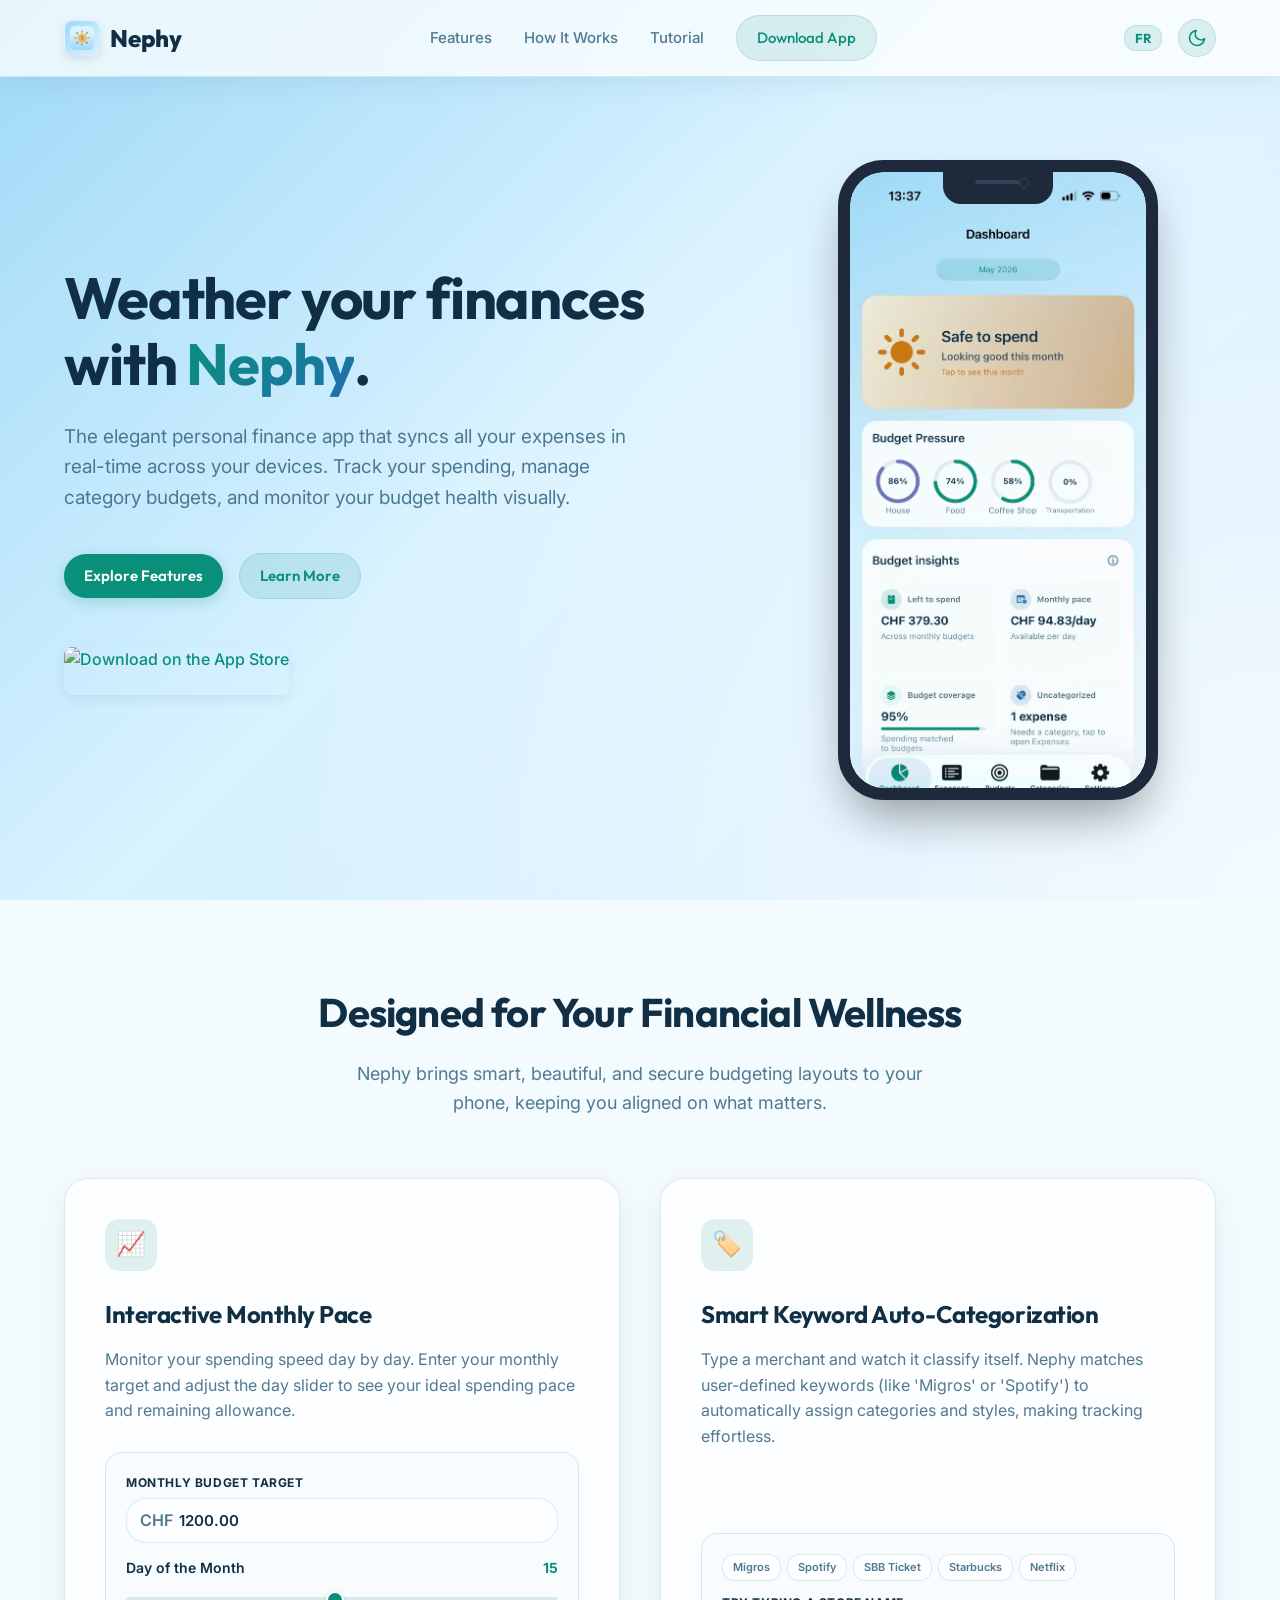
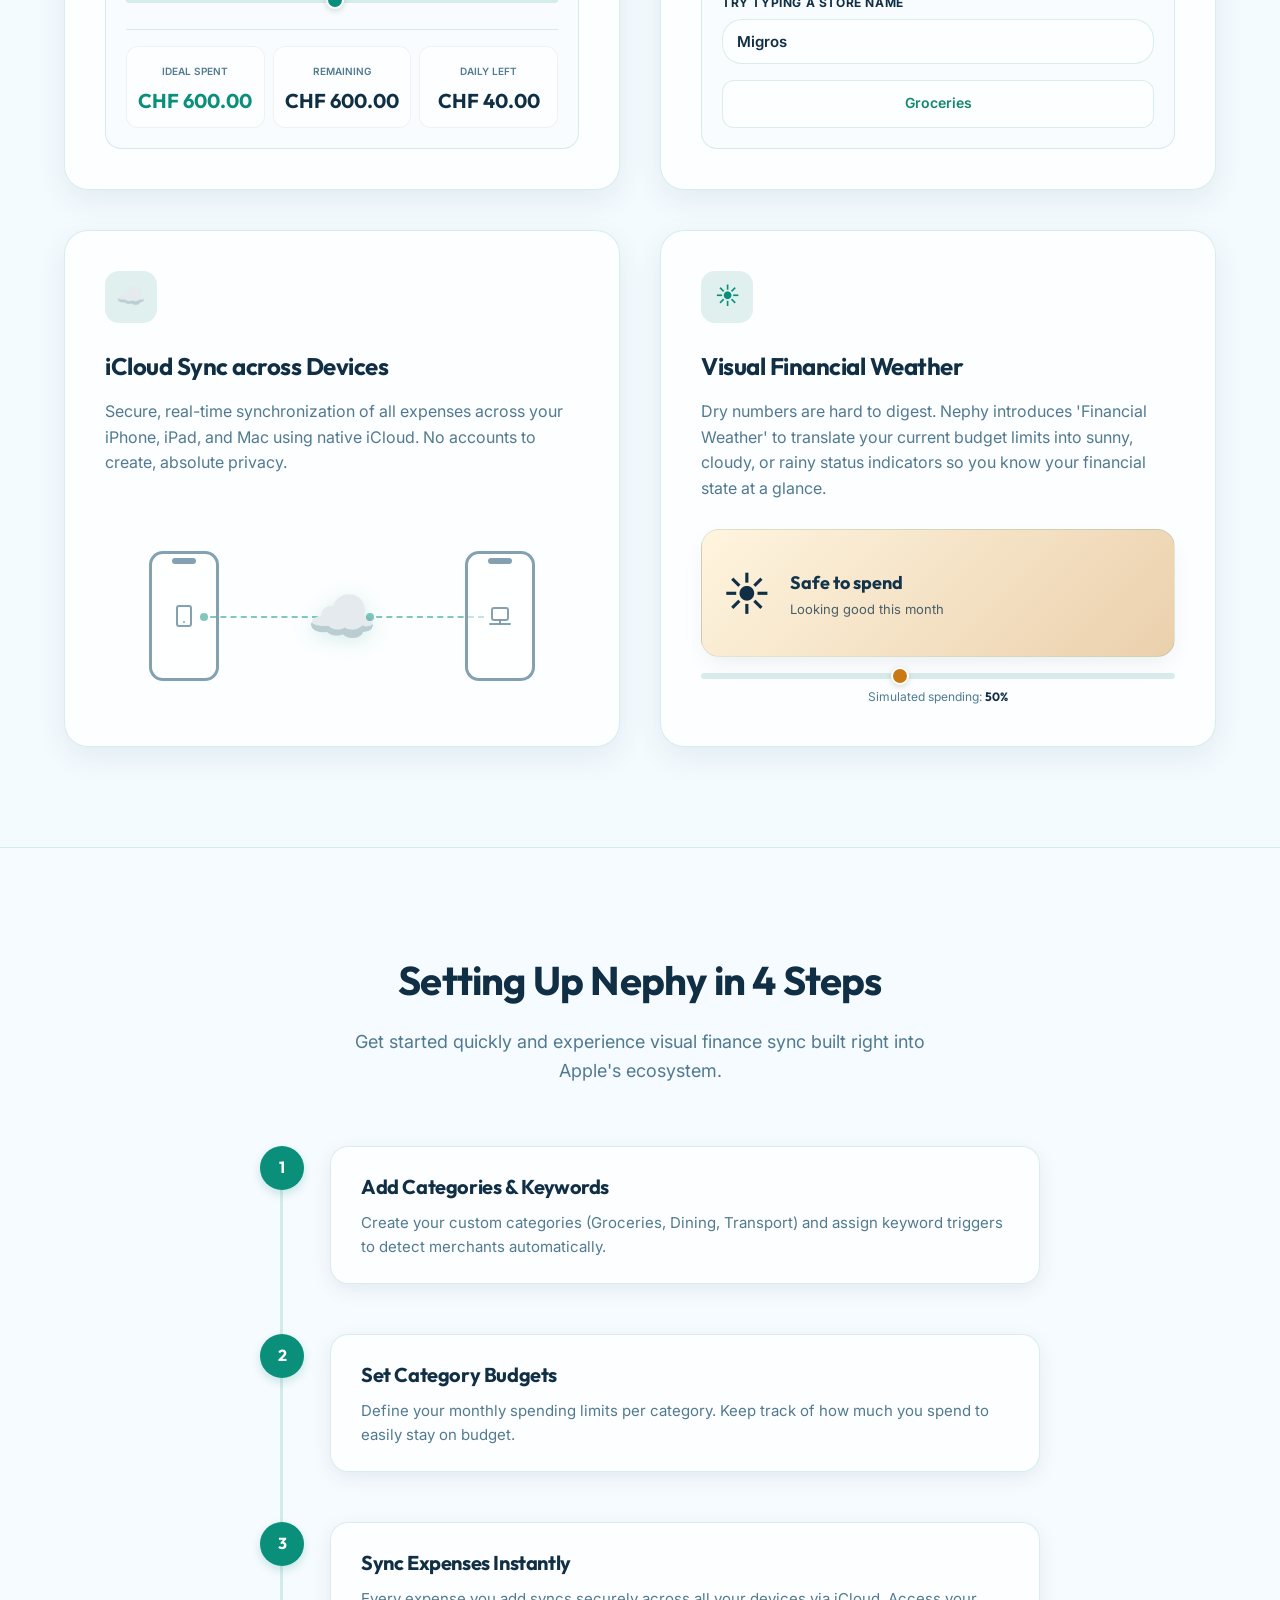
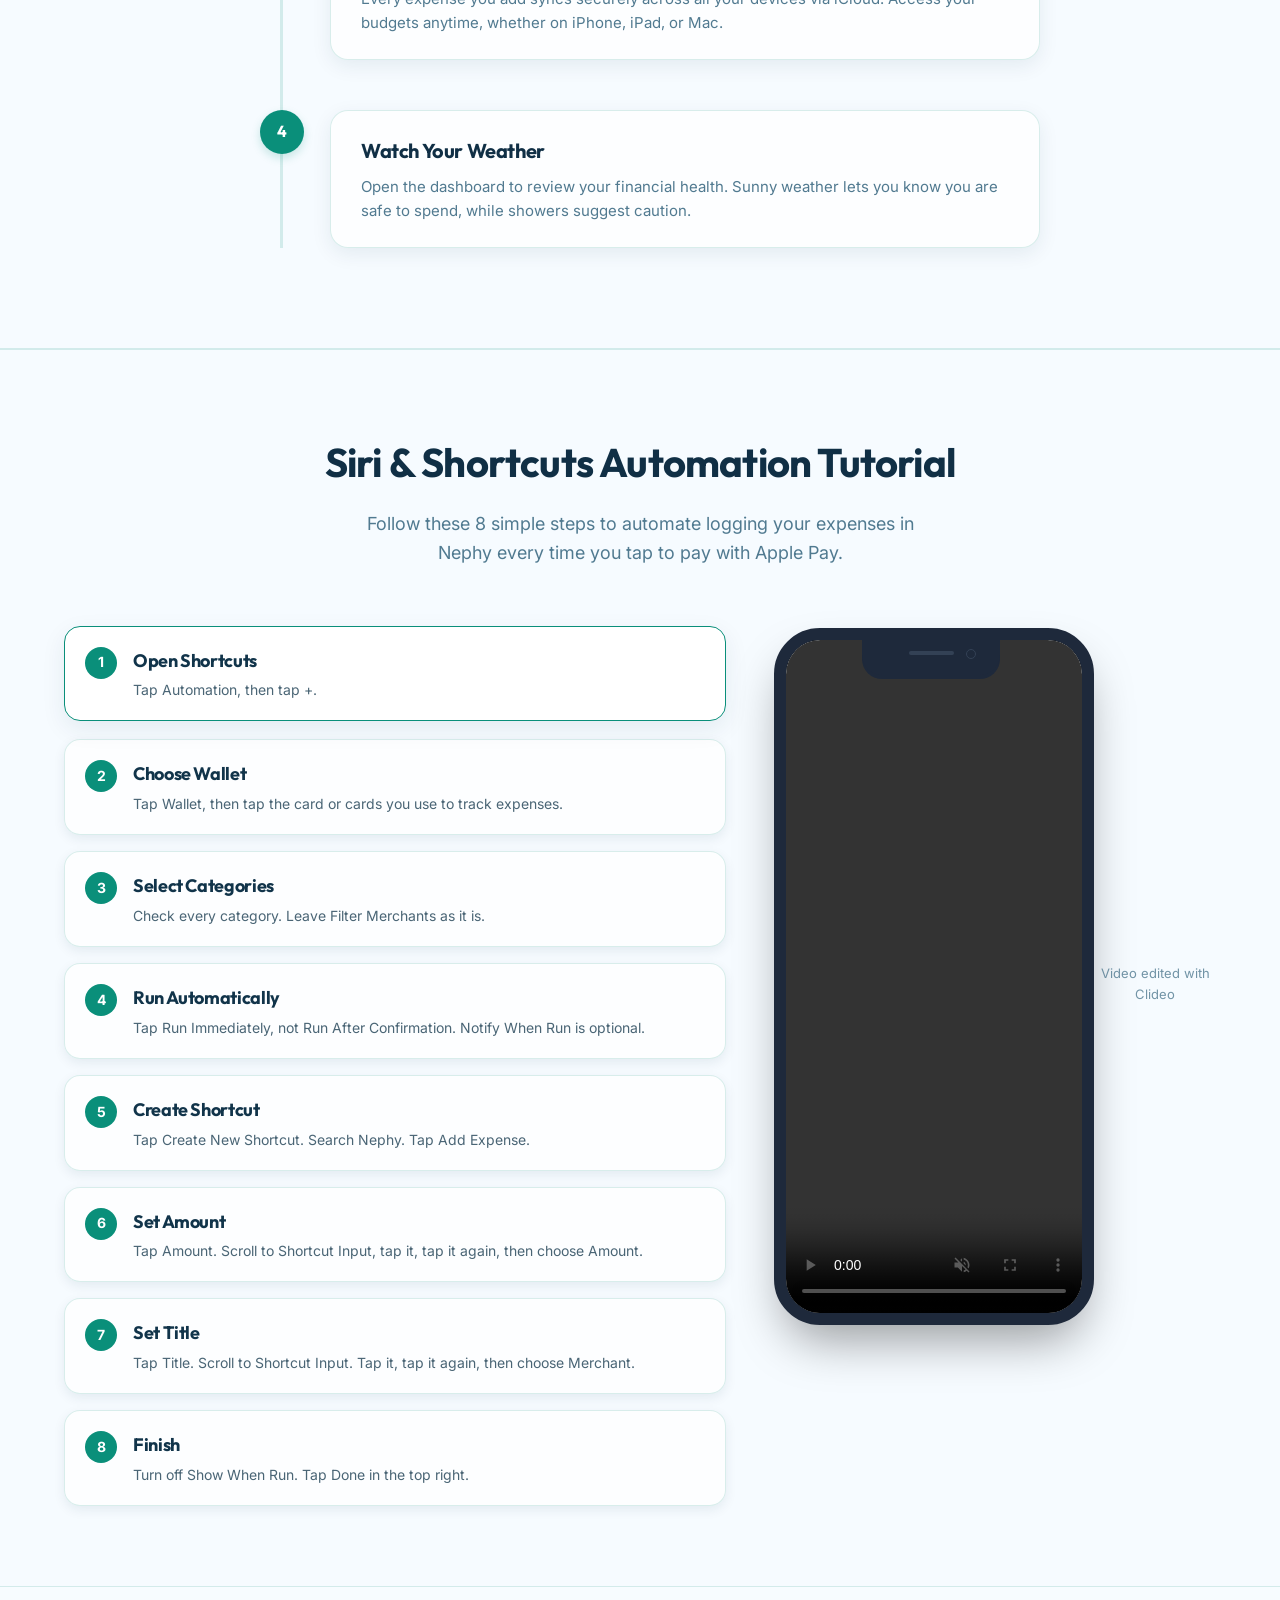
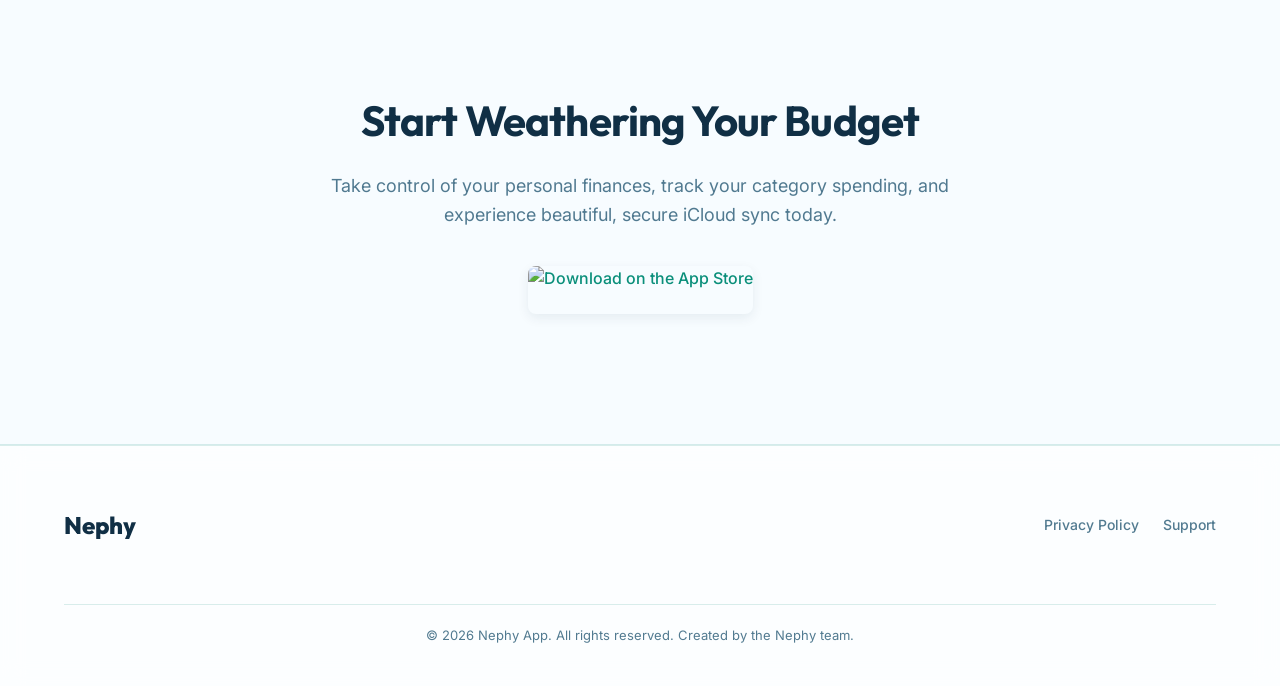
==== commit 67954801: "Add video editing credit to Clideo under the video mockup with localized translations" ====
--- a/index.html
+++ b/index.html
@@ -365,6 +365,9 @@
               </div>
             </div>
           </div>
+          <p class="video-credit" data-i18n="tuto-video-credit" style="text-align: center; margin-top: 16px; font-size: 13px; color: var(--text-secondary); opacity: 0.8;">
+            Video edited with <a href="https://clideo.com" target="_blank" rel="noopener noreferrer" style="color: var(--primary); font-weight: 600;">Clideo</a>
+          </p>
         </div>
       </div>
     </div>
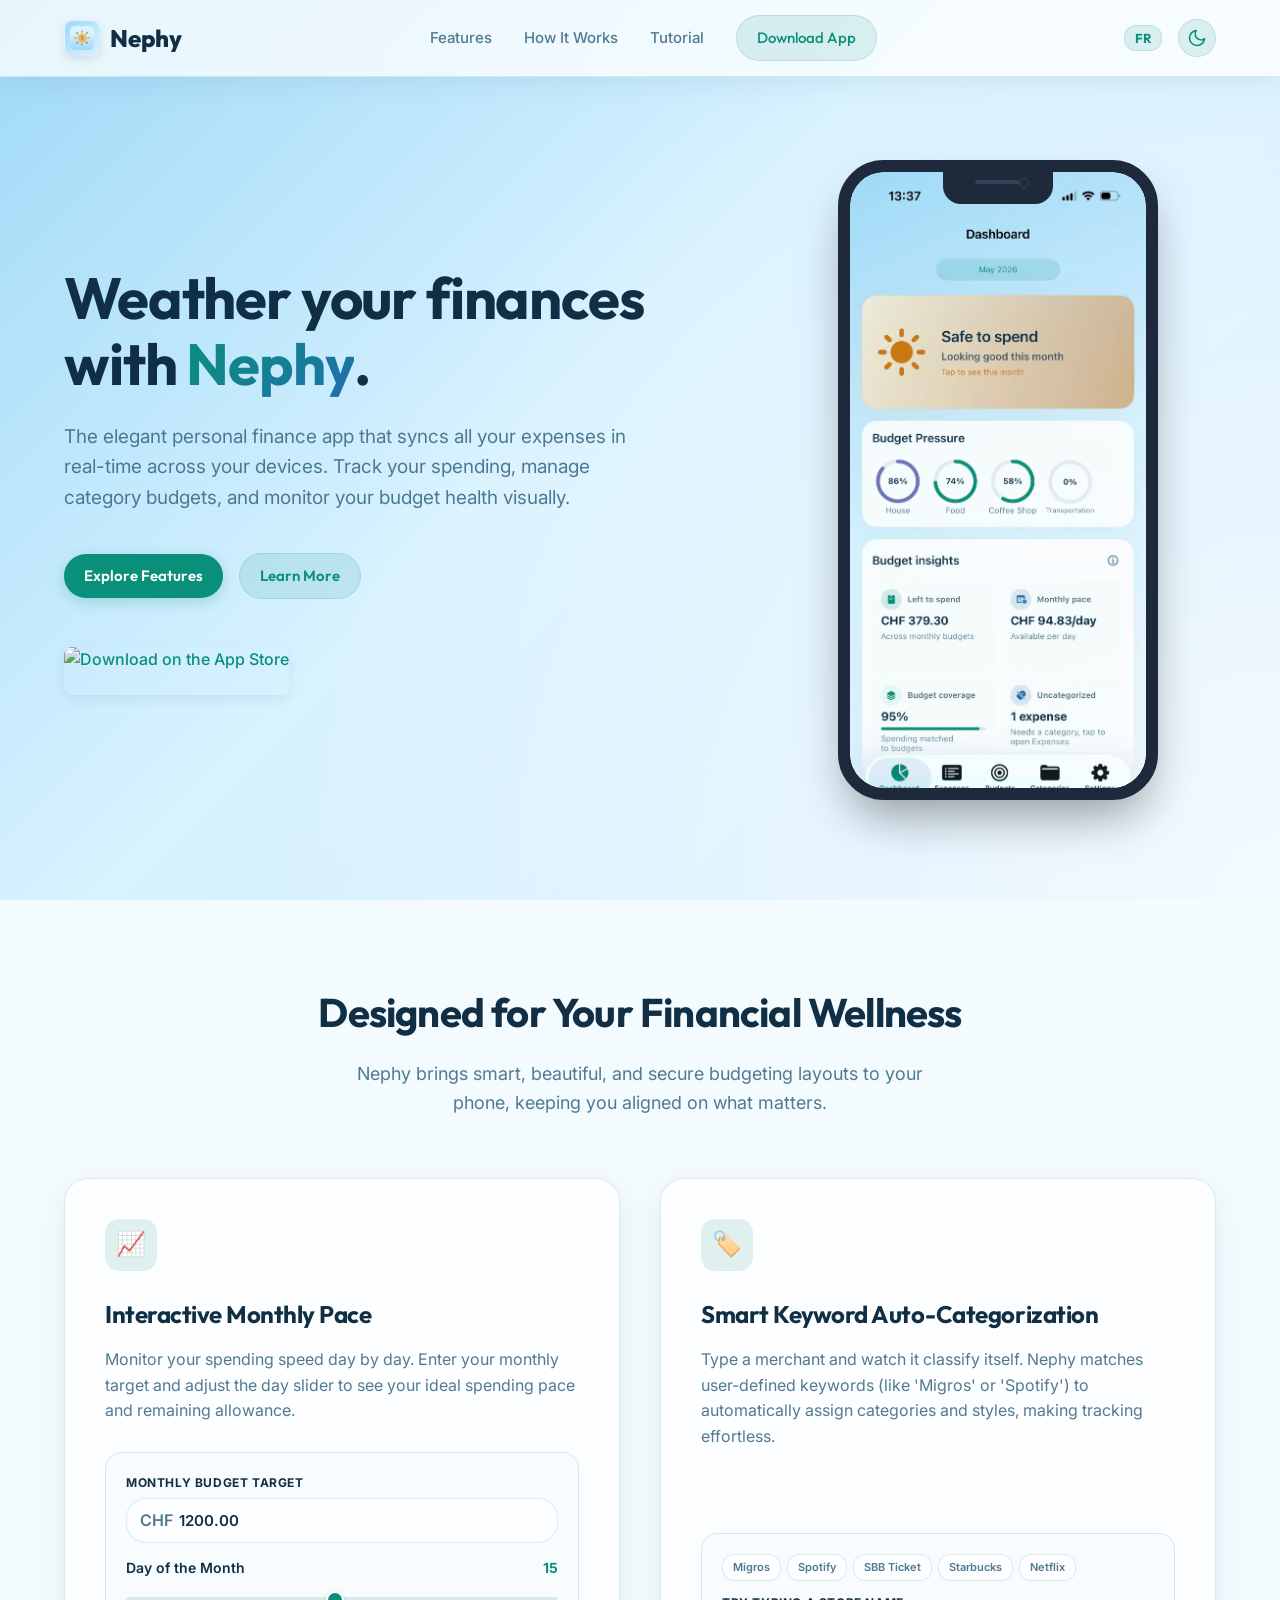
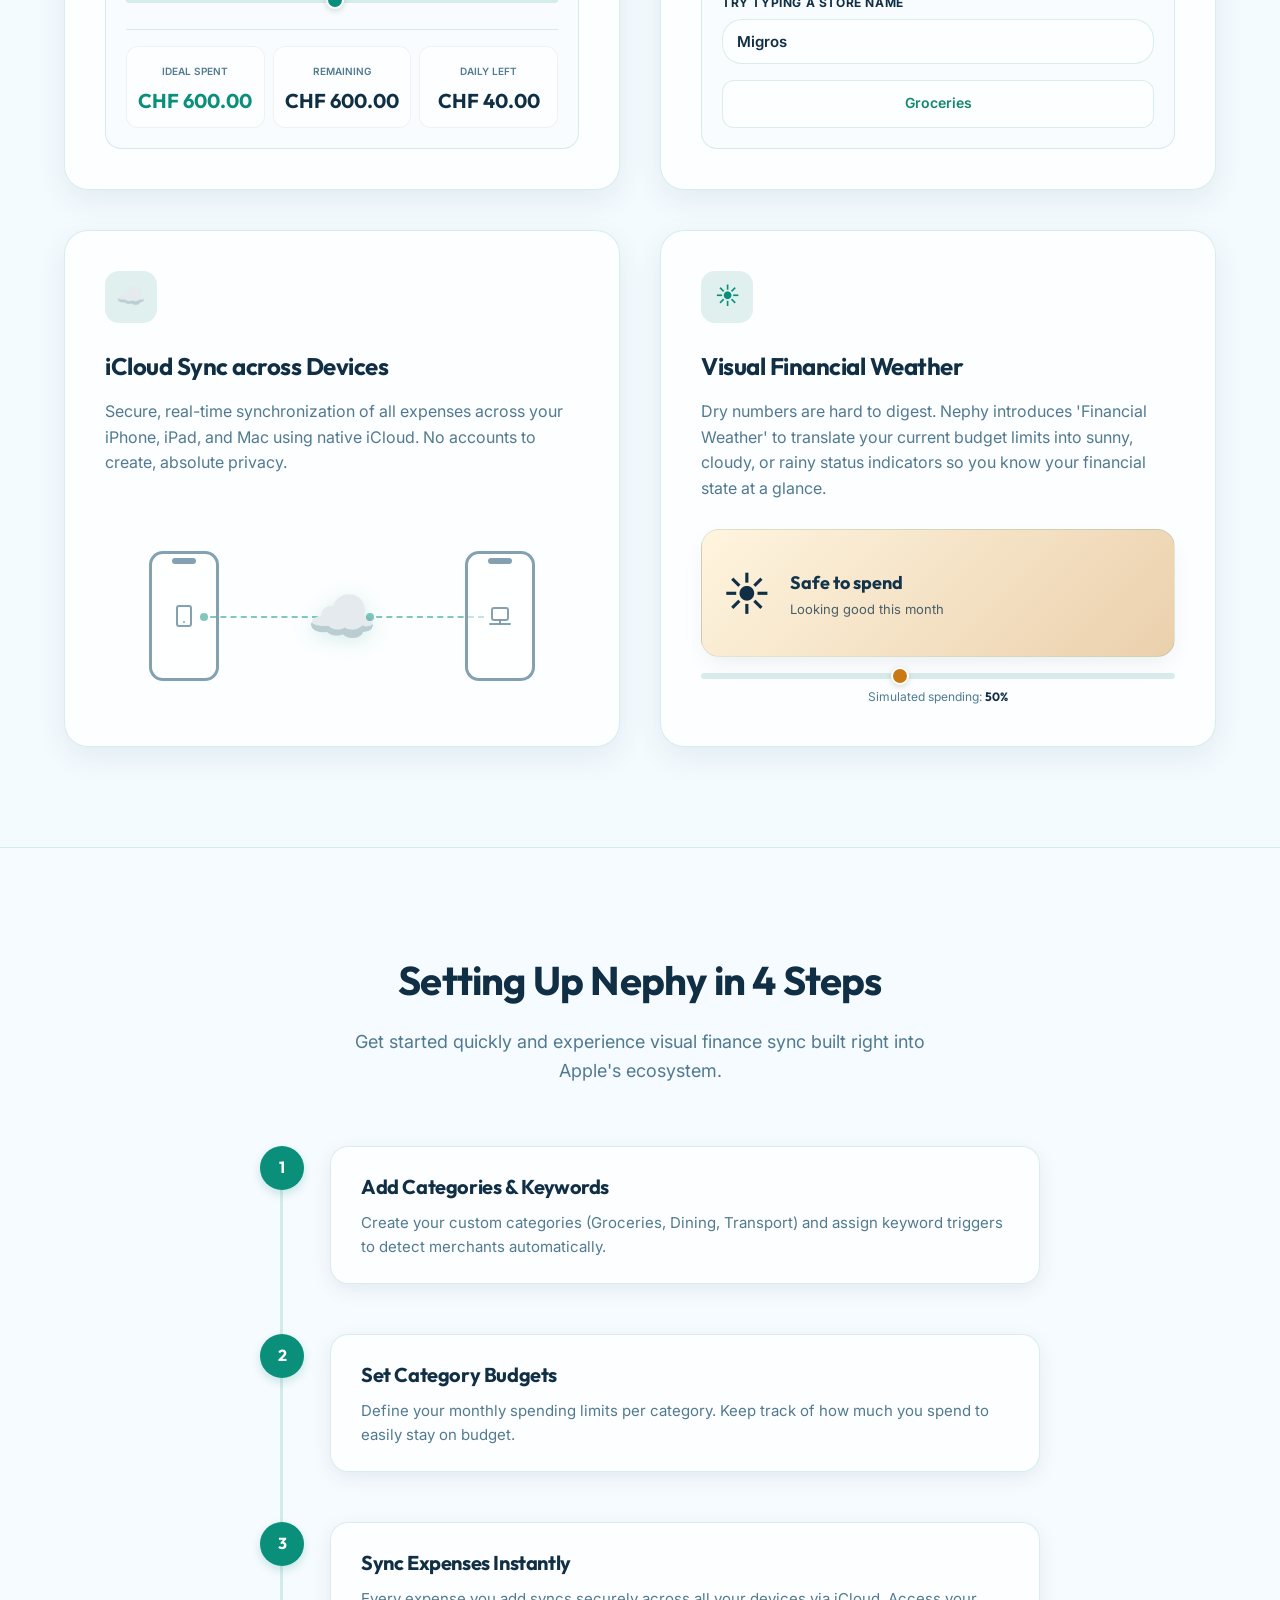
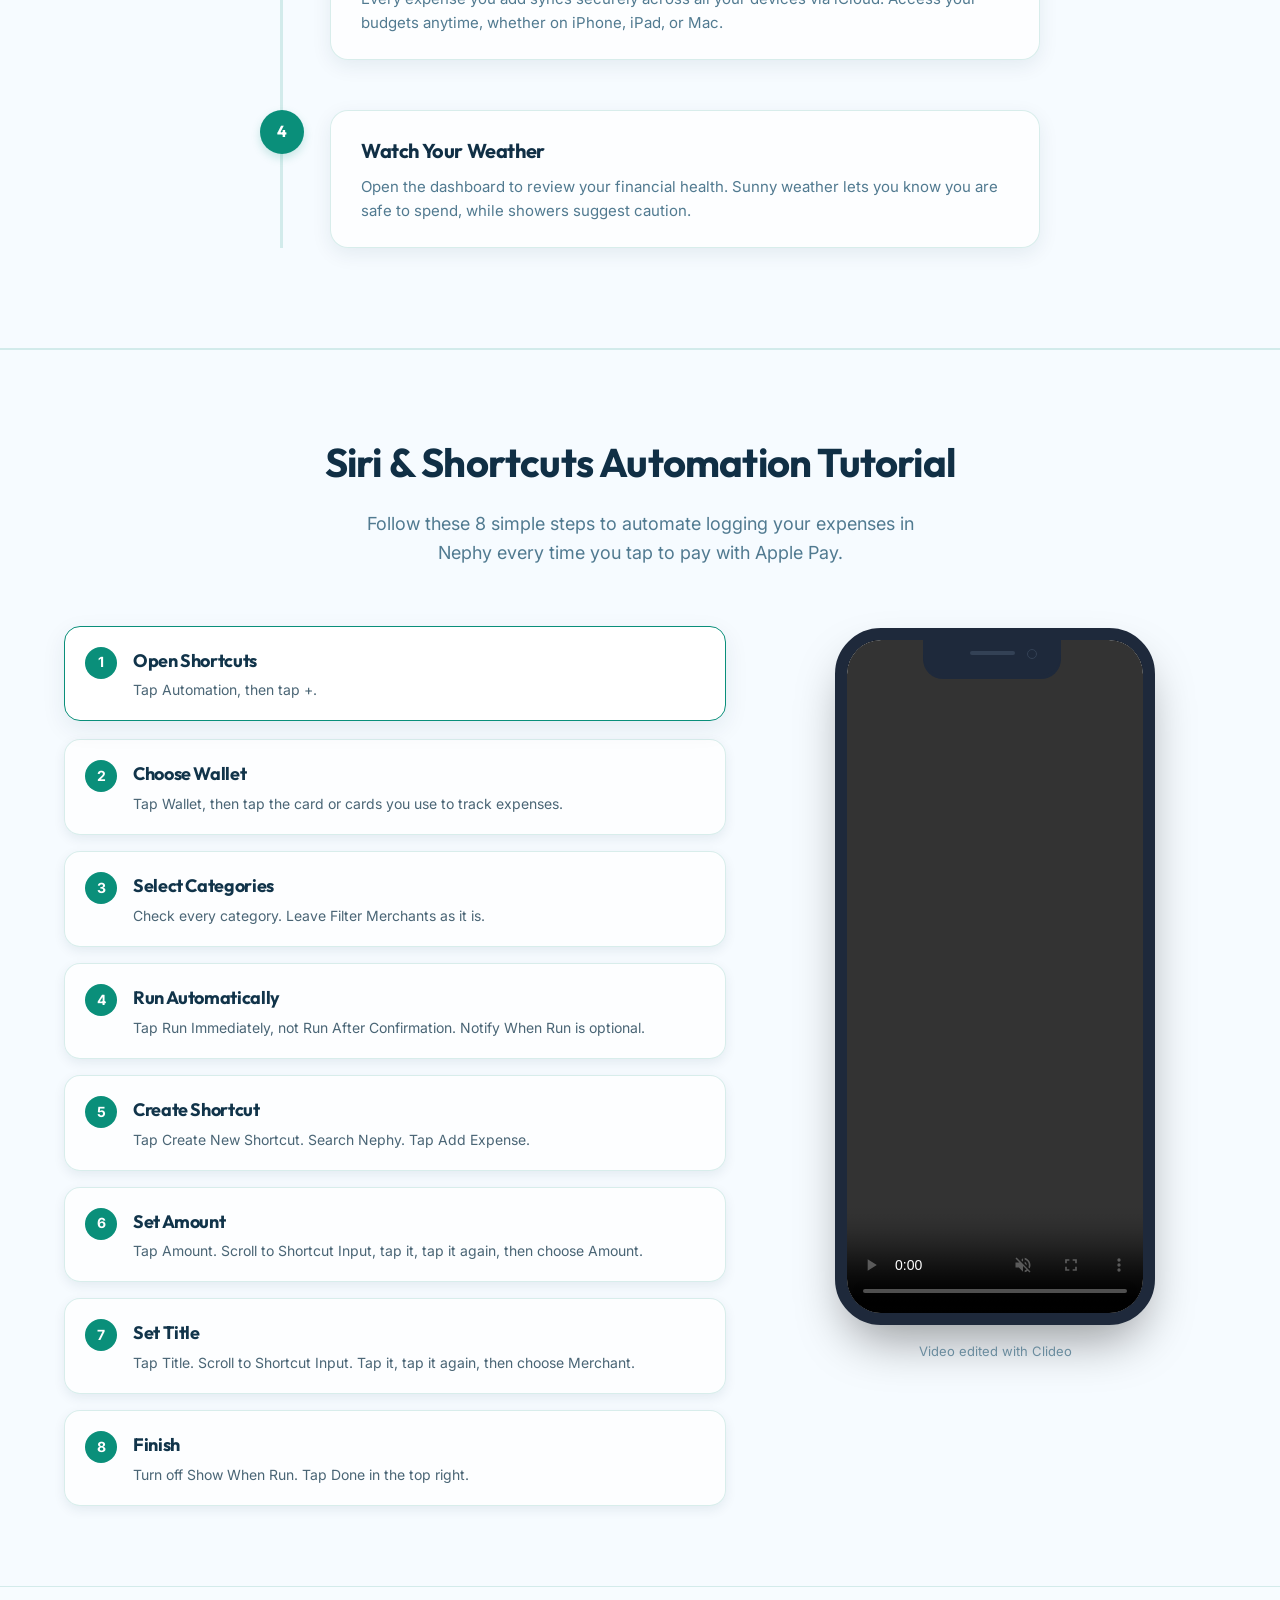
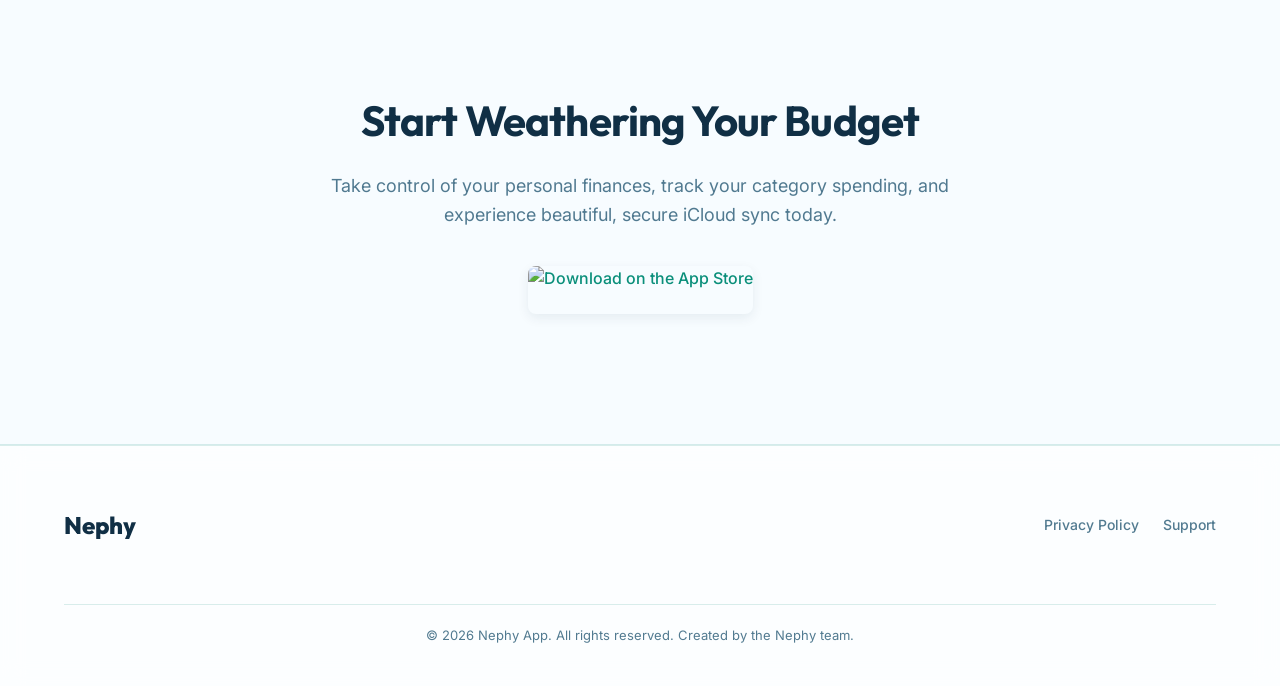
==== commit b56692aa: "Reposition video editing credit to stack vertically under the iPhone frame mockup" ====
--- a/index.html
+++ b/index.html
@@ -364,10 +364,10 @@
                 <video id="tutorialVideo" src="shortcut-tuto-eng.mov" class="iphone-screenshot-img" autoplay muted loop playsinline controls></video>
               </div>
             </div>
-          </div>
-          <p class="video-credit" data-i18n="tuto-video-credit" style="text-align: center; margin-top: 16px; font-size: 13px; color: var(--text-secondary); opacity: 0.8;">
-            Video edited with <a href="https://clideo.com" target="_blank" rel="noopener noreferrer" style="color: var(--primary); font-weight: 600;">Clideo</a>
-          </p>
+            <p class="video-credit" data-i18n="tuto-video-credit" style="text-align: center; margin-top: 16px; font-size: 13px; color: var(--text-secondary); opacity: 0.8;">
+              Video edited with <a href="https://clideo.com" target="_blank" rel="noopener noreferrer" style="color: var(--primary); font-weight: 600;">Clideo</a>
+            </p>
+          </div>
         </div>
       </div>
     </div>
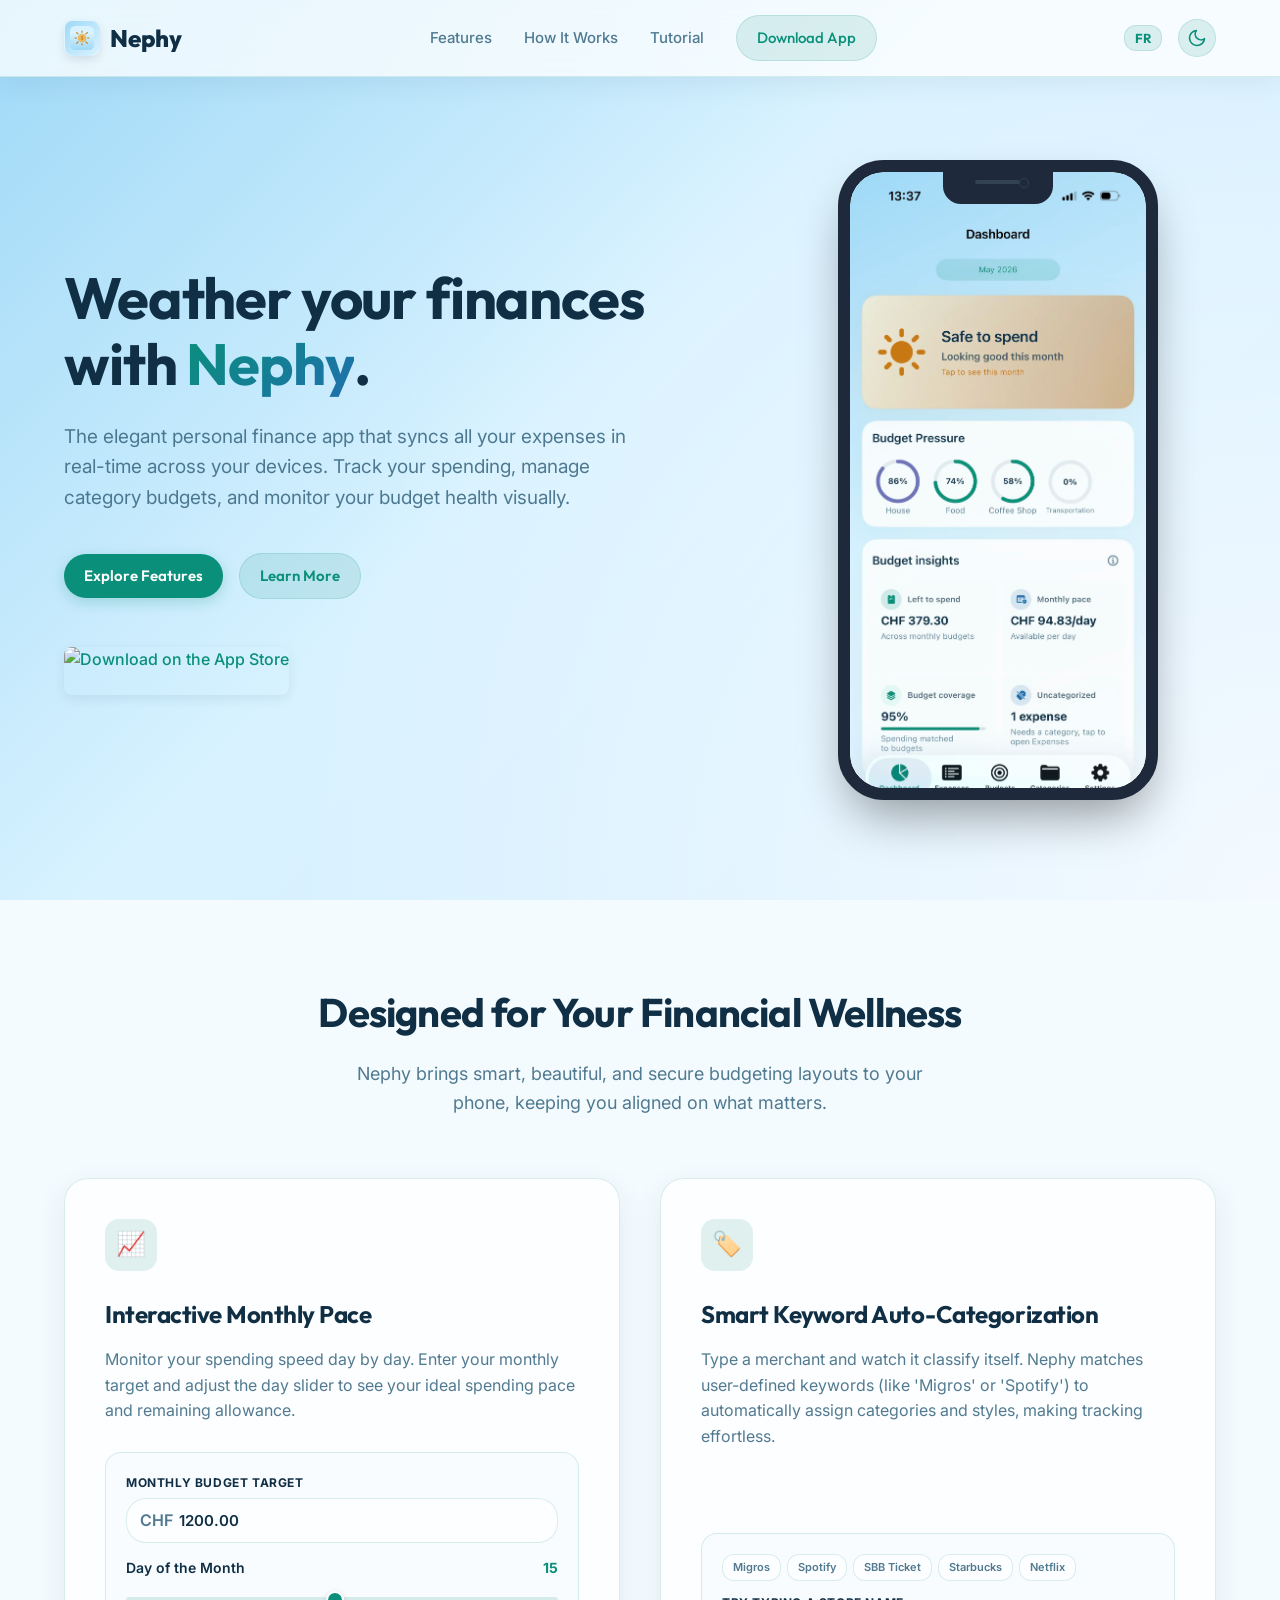
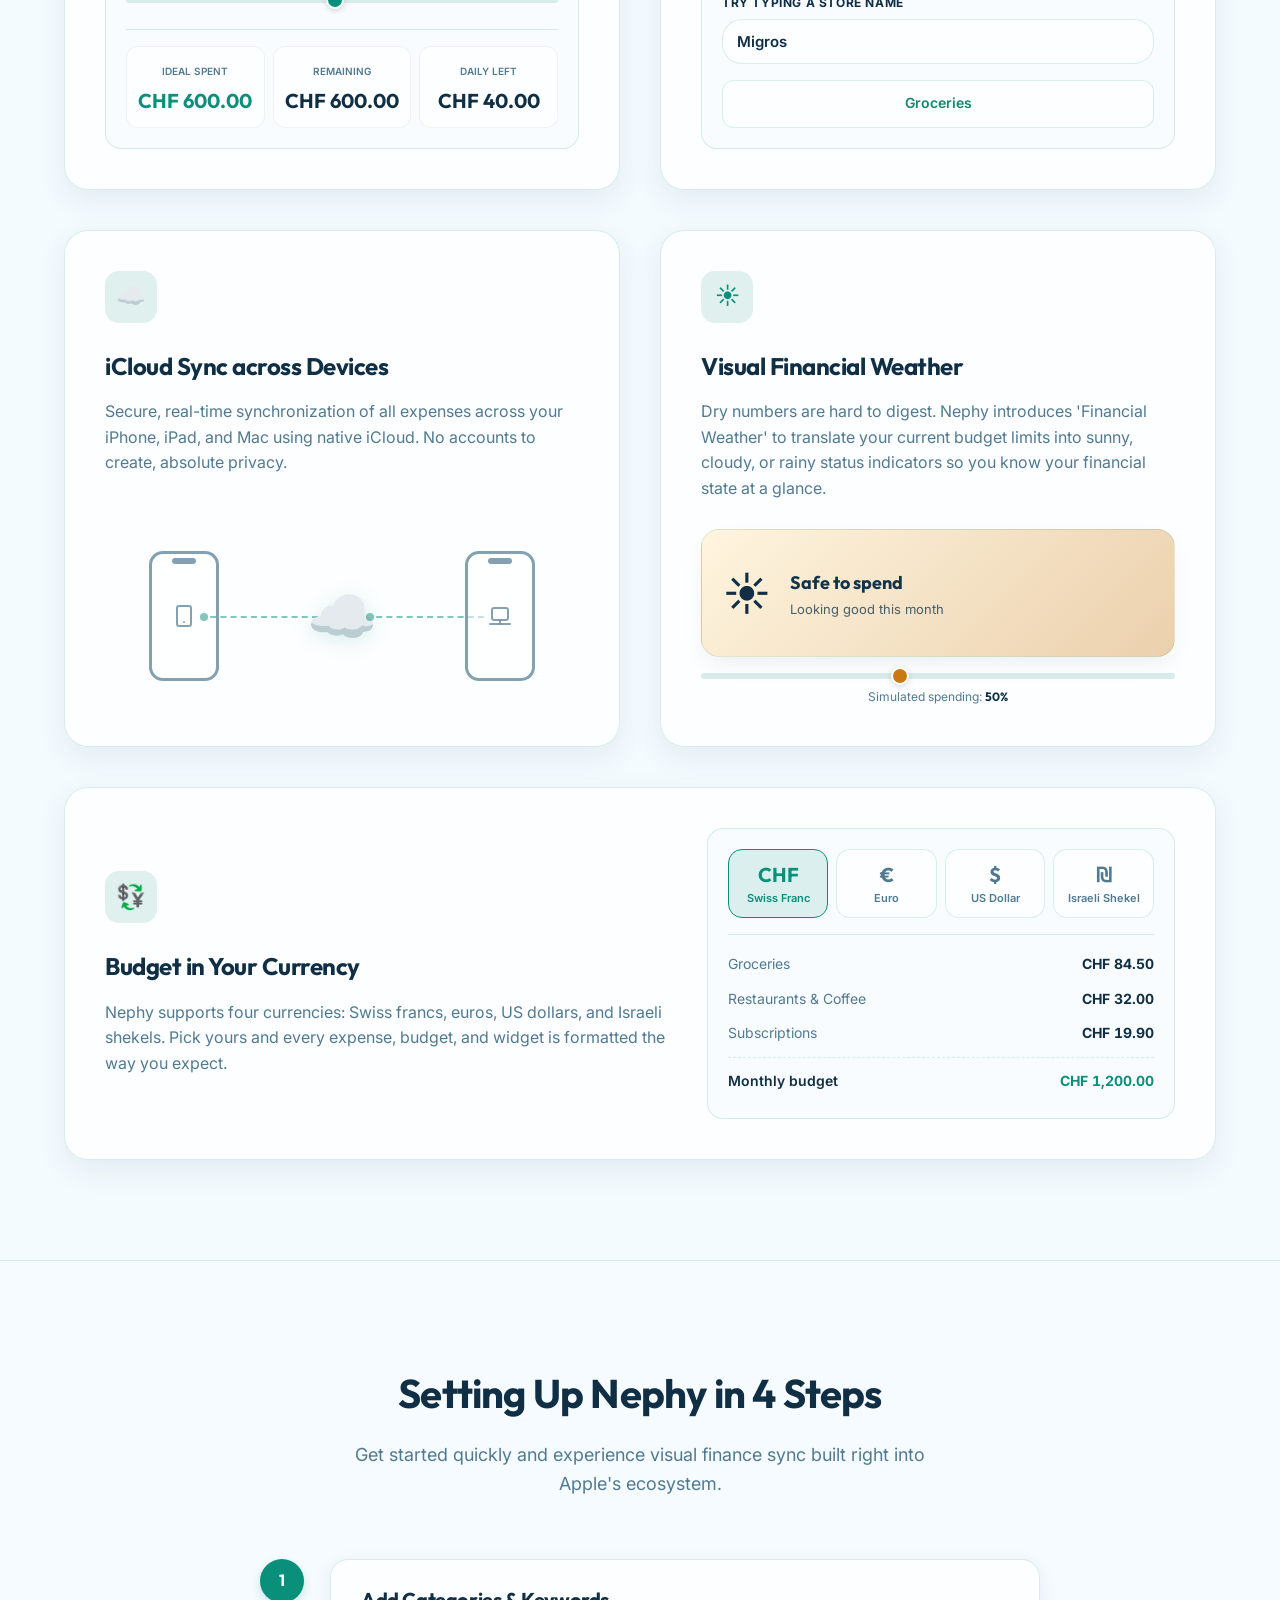
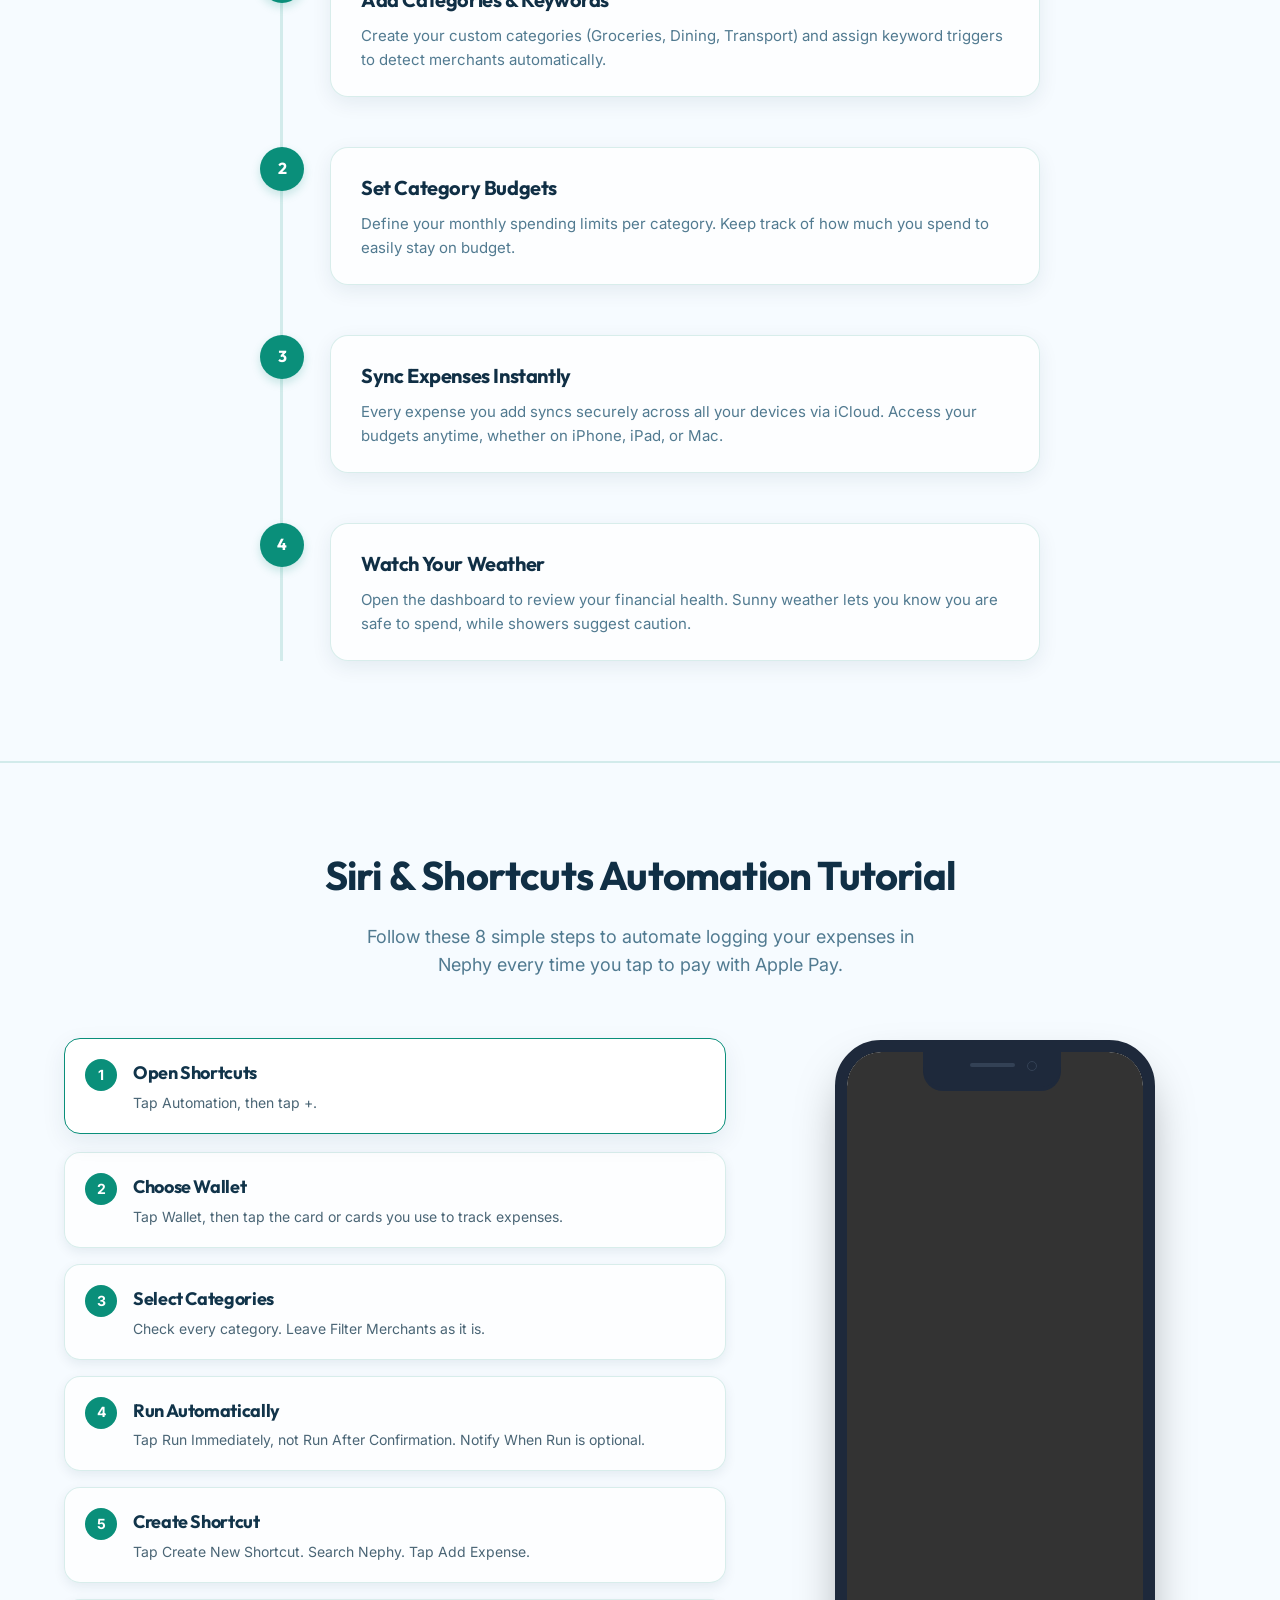
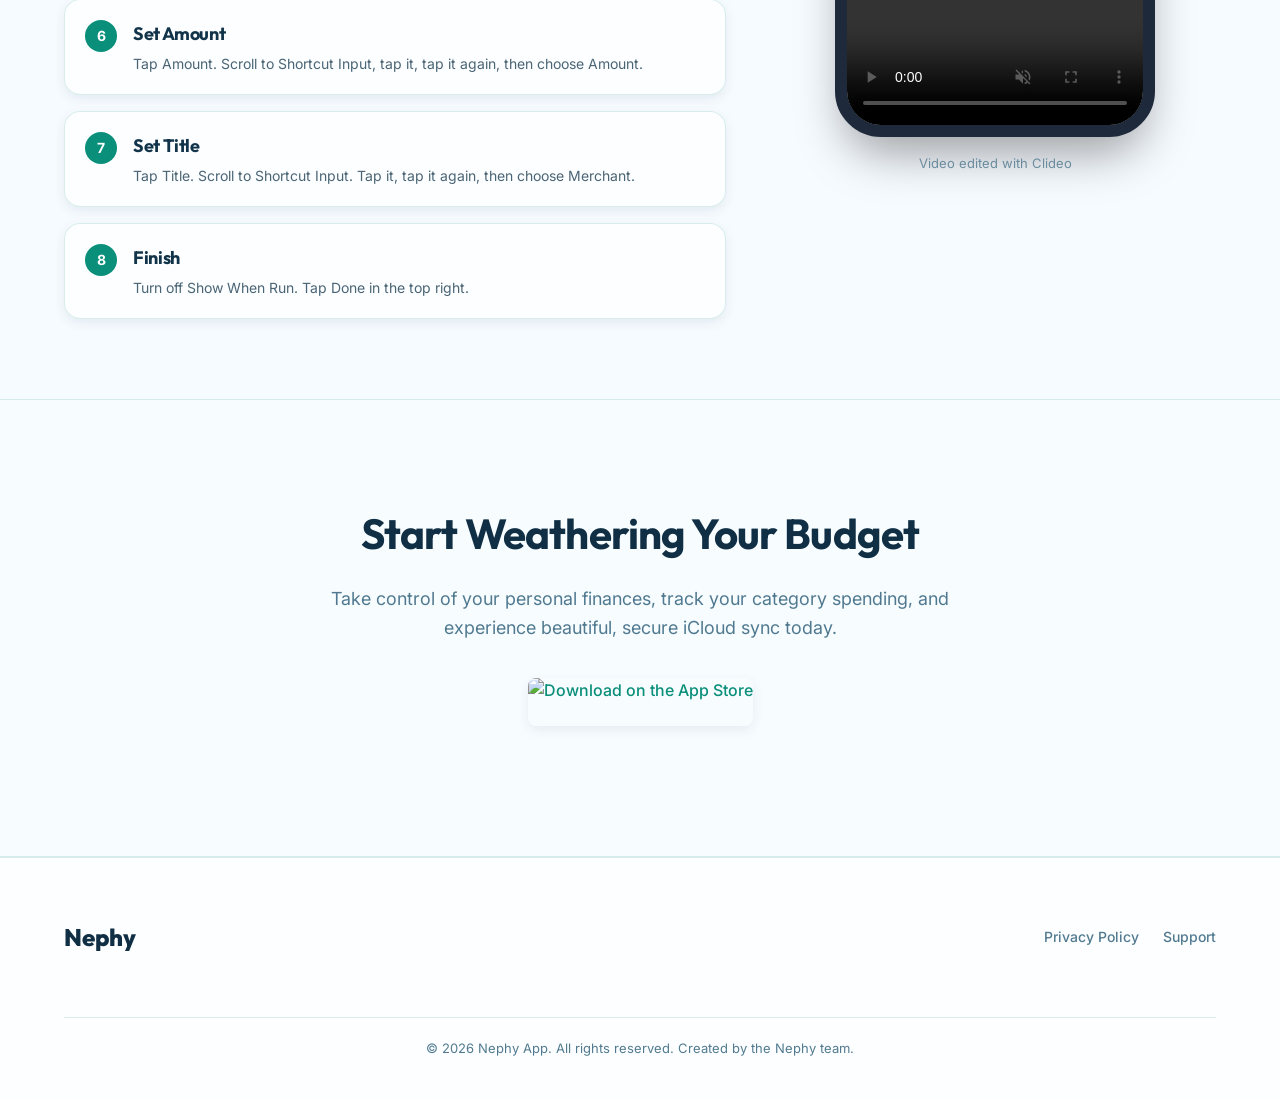
==== commit 189bfe31: "Add multi-currency feature card (CHF, EUR, USD, ILS) with live currency picker The picker formats pr" ====
--- a/index.html
+++ b/index.html
@@ -233,6 +233,56 @@
           </div>
         </div>
 
+        <!-- Feature 5: Multi-Currency Support -->
+        <div class="feature-card span-2">
+          <div class="currency-feature-text">
+            <div class="feature-icon">💱</div>
+            <h3 data-i18n="feat-currency-title">Budget in Your Currency</h3>
+            <p data-i18n="feat-currency-desc">Nephy supports four currencies: Swiss francs, euros, US dollars, and Israeli shekels. Pick yours and every expense, budget, and widget is formatted the way you expect.</p>
+          </div>
+
+          <!-- Interactive Widget: Currency Picker -->
+          <div class="currency-demo">
+            <div class="currency-options" role="group" aria-label="Currency">
+              <button type="button" class="currency-option" data-currency="CHF" aria-pressed="false">
+                <span class="currency-symbol">CHF</span>
+                <span class="currency-name" data-i18n="currency-chf">Swiss Franc</span>
+              </button>
+              <button type="button" class="currency-option" data-currency="EUR" aria-pressed="false">
+                <span class="currency-symbol">€</span>
+                <span class="currency-name" data-i18n="currency-eur">Euro</span>
+              </button>
+              <button type="button" class="currency-option" data-currency="USD" aria-pressed="false">
+                <span class="currency-symbol">$</span>
+                <span class="currency-name" data-i18n="currency-usd">US Dollar</span>
+              </button>
+              <button type="button" class="currency-option" data-currency="ILS" aria-pressed="false">
+                <span class="currency-symbol">₪</span>
+                <span class="currency-name" data-i18n="currency-ils">Israeli Shekel</span>
+              </button>
+            </div>
+
+            <div class="currency-preview">
+              <div class="currency-preview-row">
+                <span data-i18n="cat-groceries">Groceries</span>
+                <strong class="currency-amount" data-amount="84.50"></strong>
+              </div>
+              <div class="currency-preview-row">
+                <span data-i18n="cat-dining">Restaurants & Coffee</span>
+                <strong class="currency-amount" data-amount="32.00"></strong>
+              </div>
+              <div class="currency-preview-row">
+                <span data-i18n="cat-subscriptions">Subscriptions</span>
+                <strong class="currency-amount" data-amount="19.90"></strong>
+              </div>
+              <div class="currency-preview-row total">
+                <span data-i18n="currency-monthly-budget">Monthly budget</span>
+                <strong class="currency-amount" data-amount="1200"></strong>
+              </div>
+            </div>
+          </div>
+        </div>
+
       </div>
     </div>
   </section>
--- a/style.css
+++ b/style.css
@@ -780,6 +780,107 @@
   color: var(--primary);
 }
 
+/* Multi-Currency Picker */
+.currency-feature-text p {
+  margin-bottom: 0;
+}
+
+.currency-demo {
+  background: var(--section-bg);
+  border-radius: 16px;
+  padding: 20px;
+  border: 1px solid var(--border-color);
+}
+
+.currency-options {
+  display: grid;
+  grid-template-columns: repeat(4, 1fr);
+  gap: 8px;
+}
+
+.currency-option {
+  display: flex;
+  flex-direction: column;
+  align-items: center;
+  gap: 4px;
+  padding: 12px 6px;
+  border-radius: 14px;
+  border: 1px solid var(--border-color);
+  background-color: var(--surface);
+  color: var(--text-secondary);
+  font-family: var(--font-body);
+  cursor: pointer;
+  transition: background-color 0.2s ease, border-color 0.2s ease, color 0.2s ease;
+}
+
+.currency-option:hover {
+  background-color: var(--primary-bg);
+  color: var(--primary);
+}
+
+.currency-option.active {
+  background-color: var(--primary-bg);
+  border-color: var(--primary);
+  color: var(--primary);
+}
+
+.currency-symbol {
+  font-family: var(--font-title);
+  font-size: 20px;
+  font-weight: 700;
+}
+
+.currency-name {
+  font-size: 11px;
+  font-weight: 600;
+  text-align: center;
+}
+
+.currency-preview {
+  margin-top: 16px;
+  border-top: 1px solid var(--border-color);
+  padding-top: 12px;
+}
+
+.currency-preview-row {
+  display: flex;
+  justify-content: space-between;
+  align-items: center;
+  gap: 12px;
+  padding: 6px 0;
+  font-size: 14px;
+  color: var(--text-secondary);
+}
+
+.currency-preview-row strong {
+  color: var(--text);
+  font-variant-numeric: tabular-nums;
+}
+
+.currency-preview-row.total {
+  margin-top: 6px;
+  border-top: 1px dashed var(--border-color);
+  padding-top: 12px;
+  font-weight: 600;
+  color: var(--text);
+}
+
+.currency-preview-row.total strong {
+  color: var(--primary);
+}
+
+@media (max-width: 992px) {
+  .currency-demo {
+    margin-top: 28px;
+  }
+}
+
+@media (max-width: 480px) {
+  .currency-options {
+    grid-template-columns: repeat(2, 1fr);
+  }
+}
+
 /* Auto-categorization Sandbox */
 .keyword-sandbox {
   background: var(--section-bg);
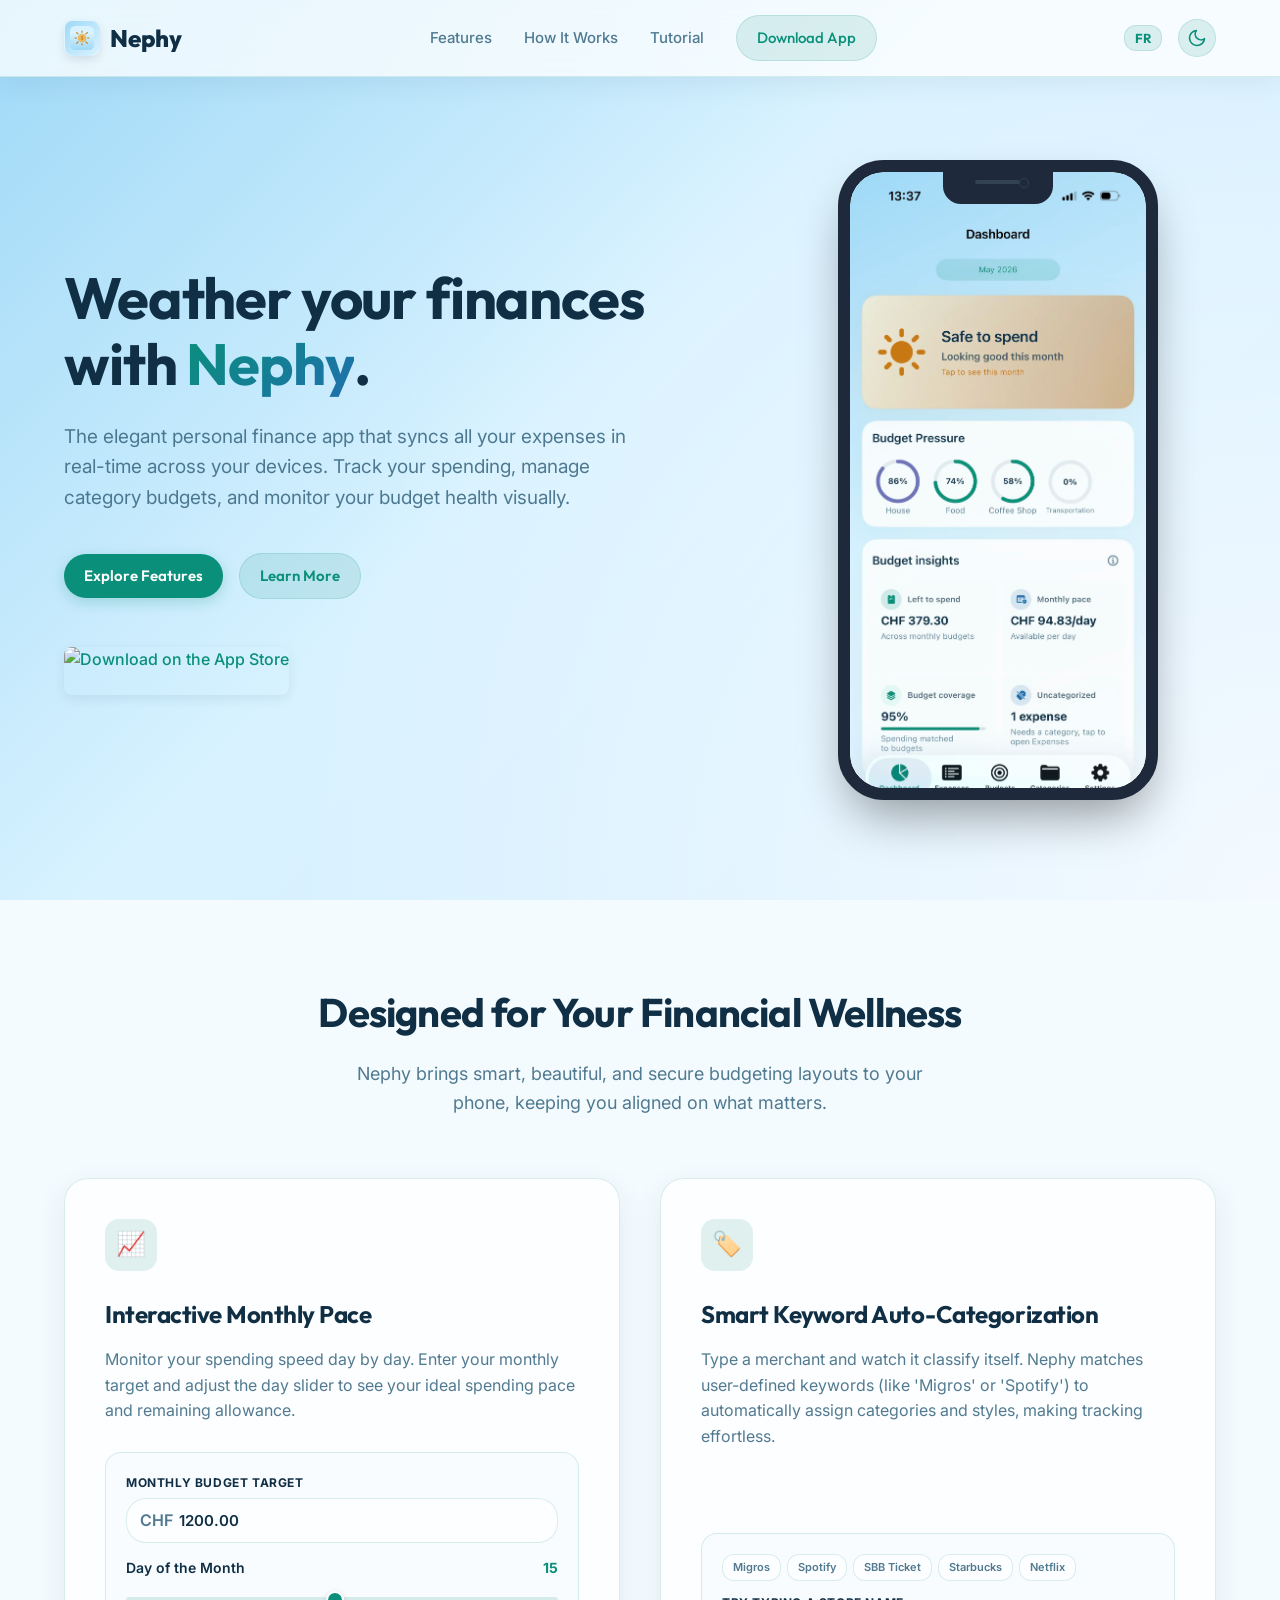
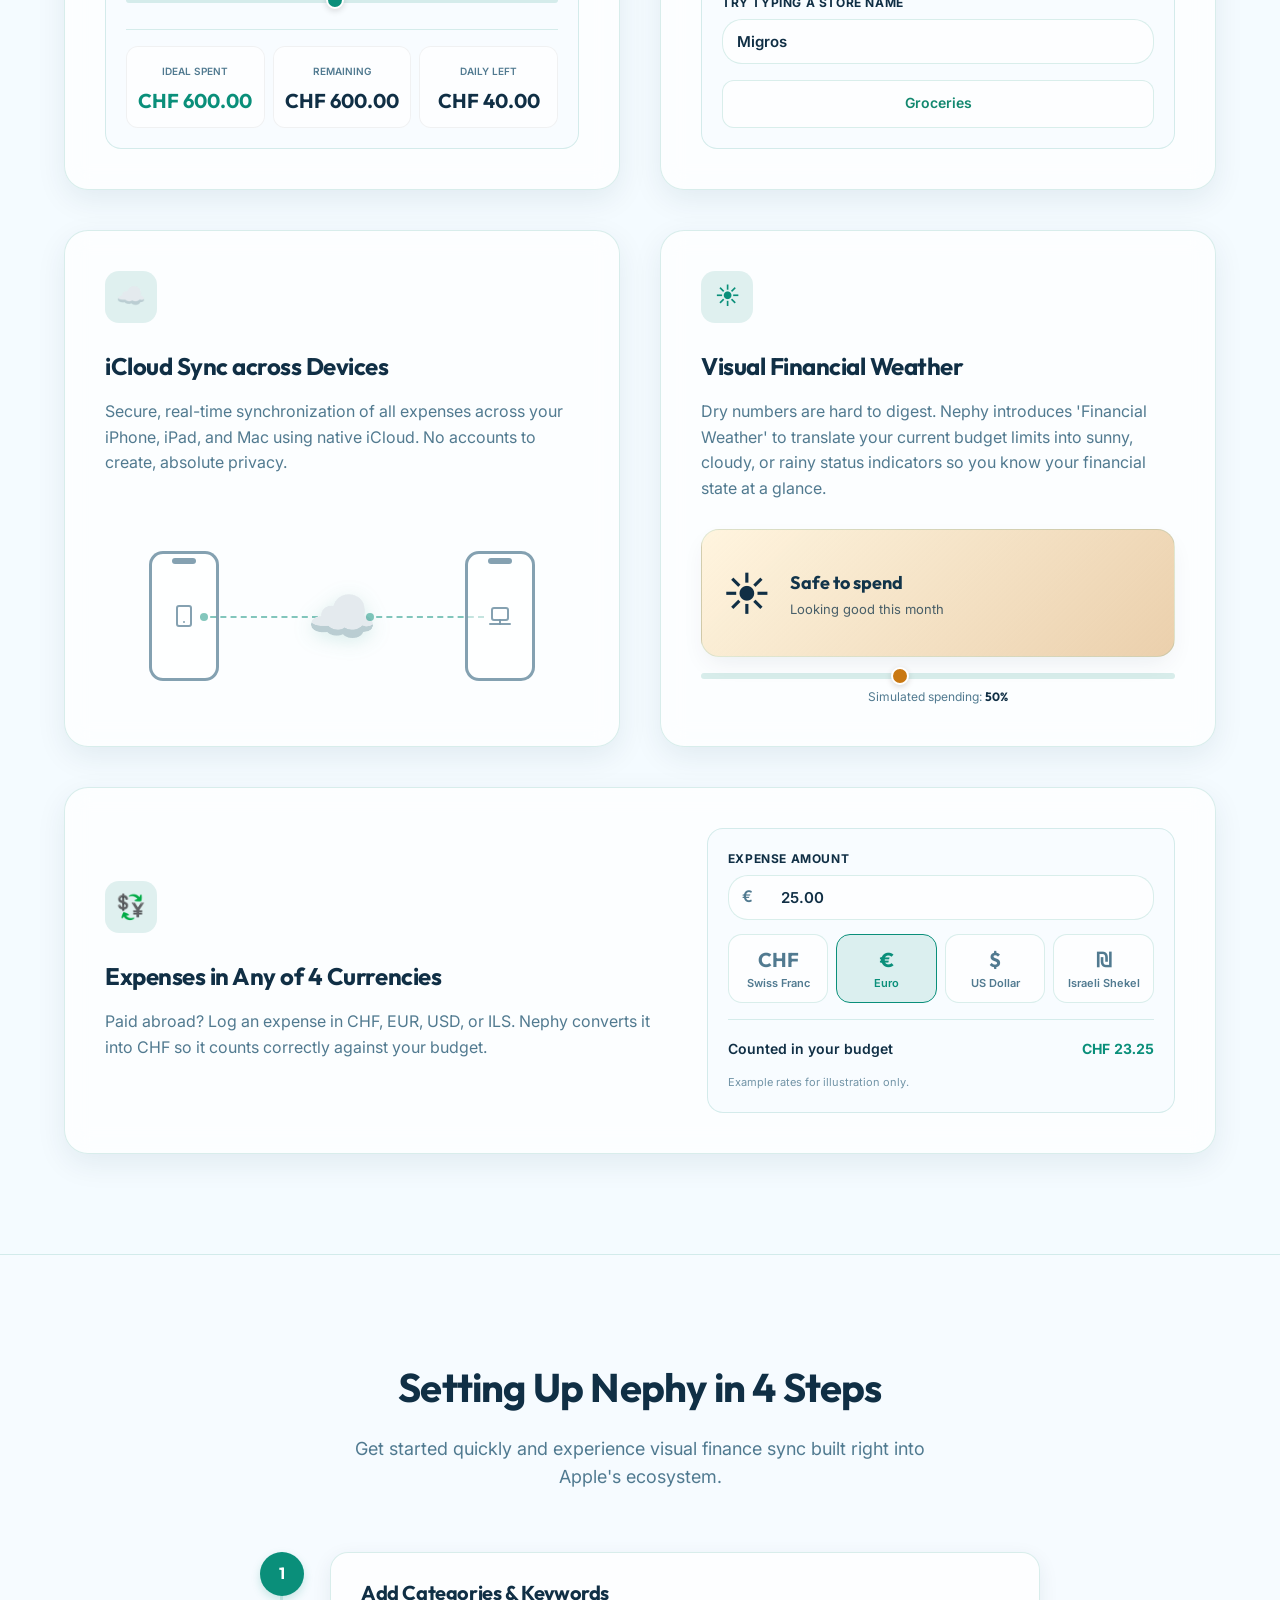
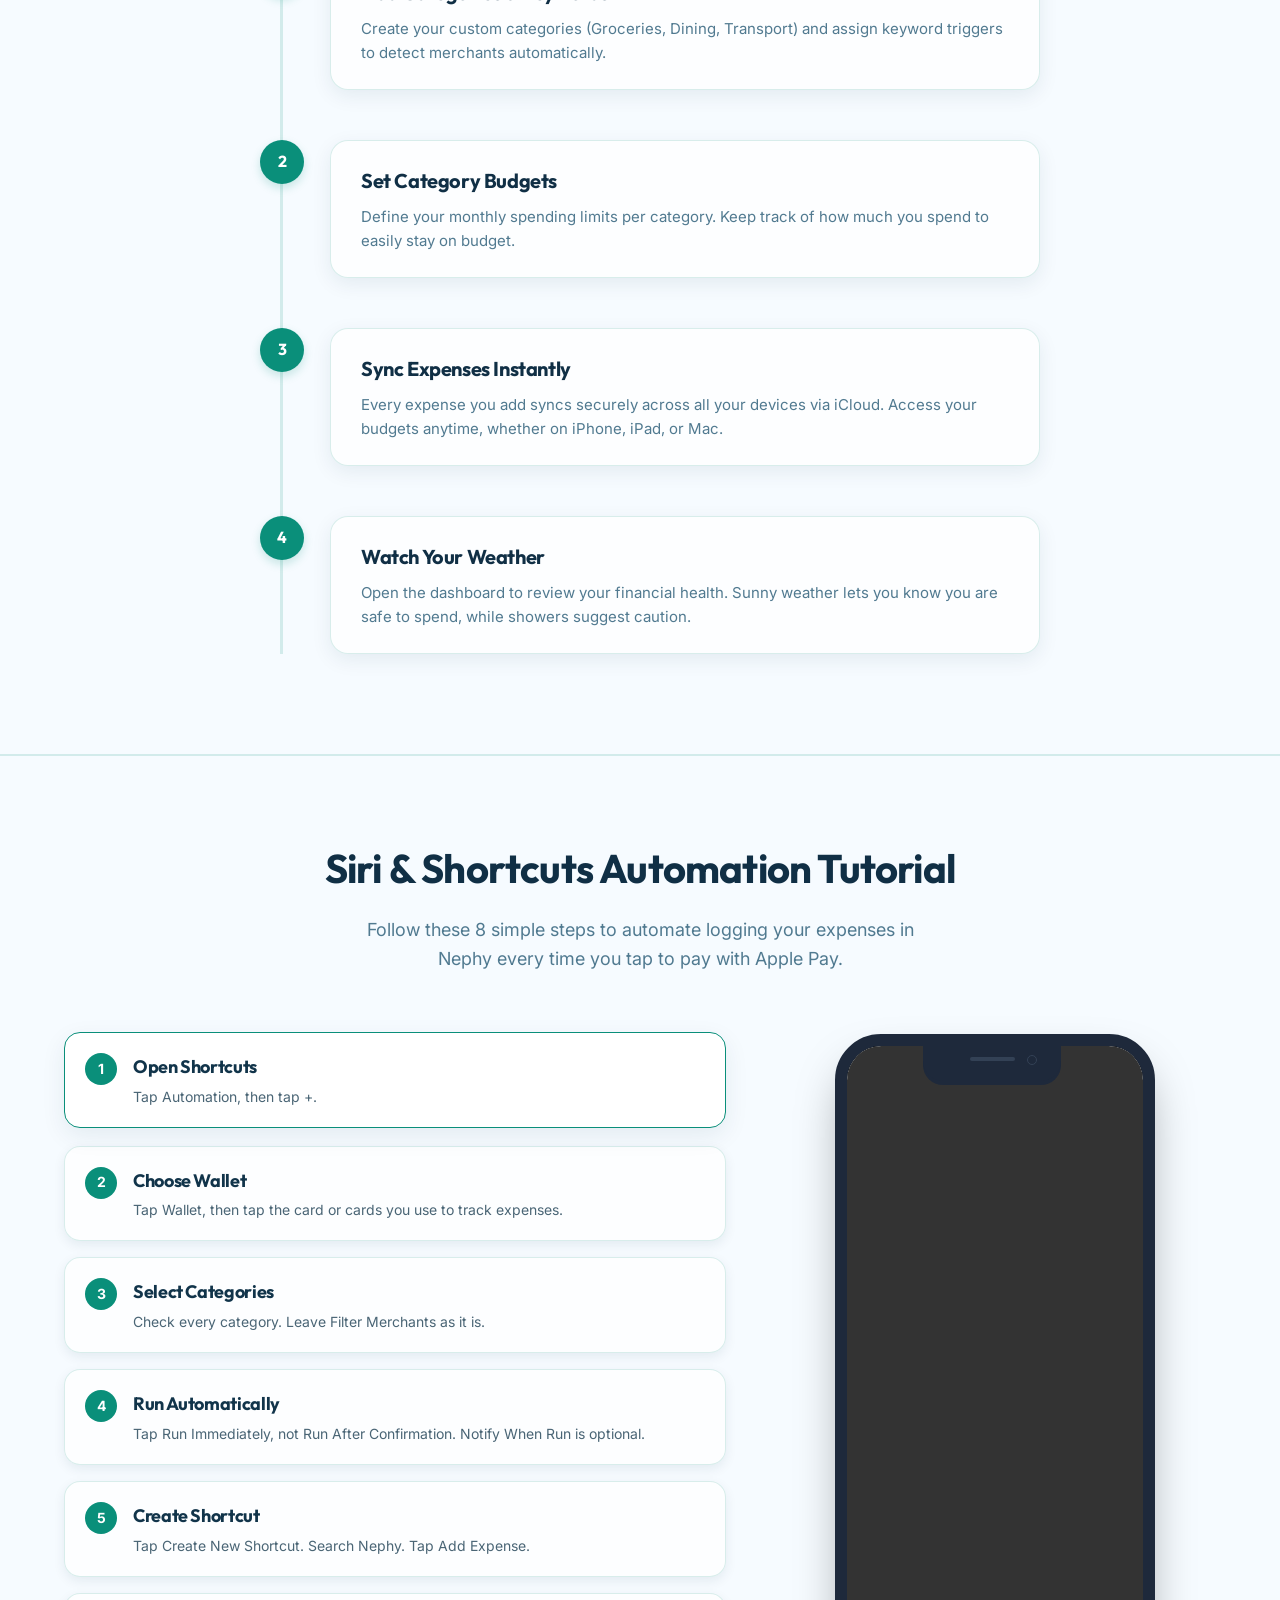
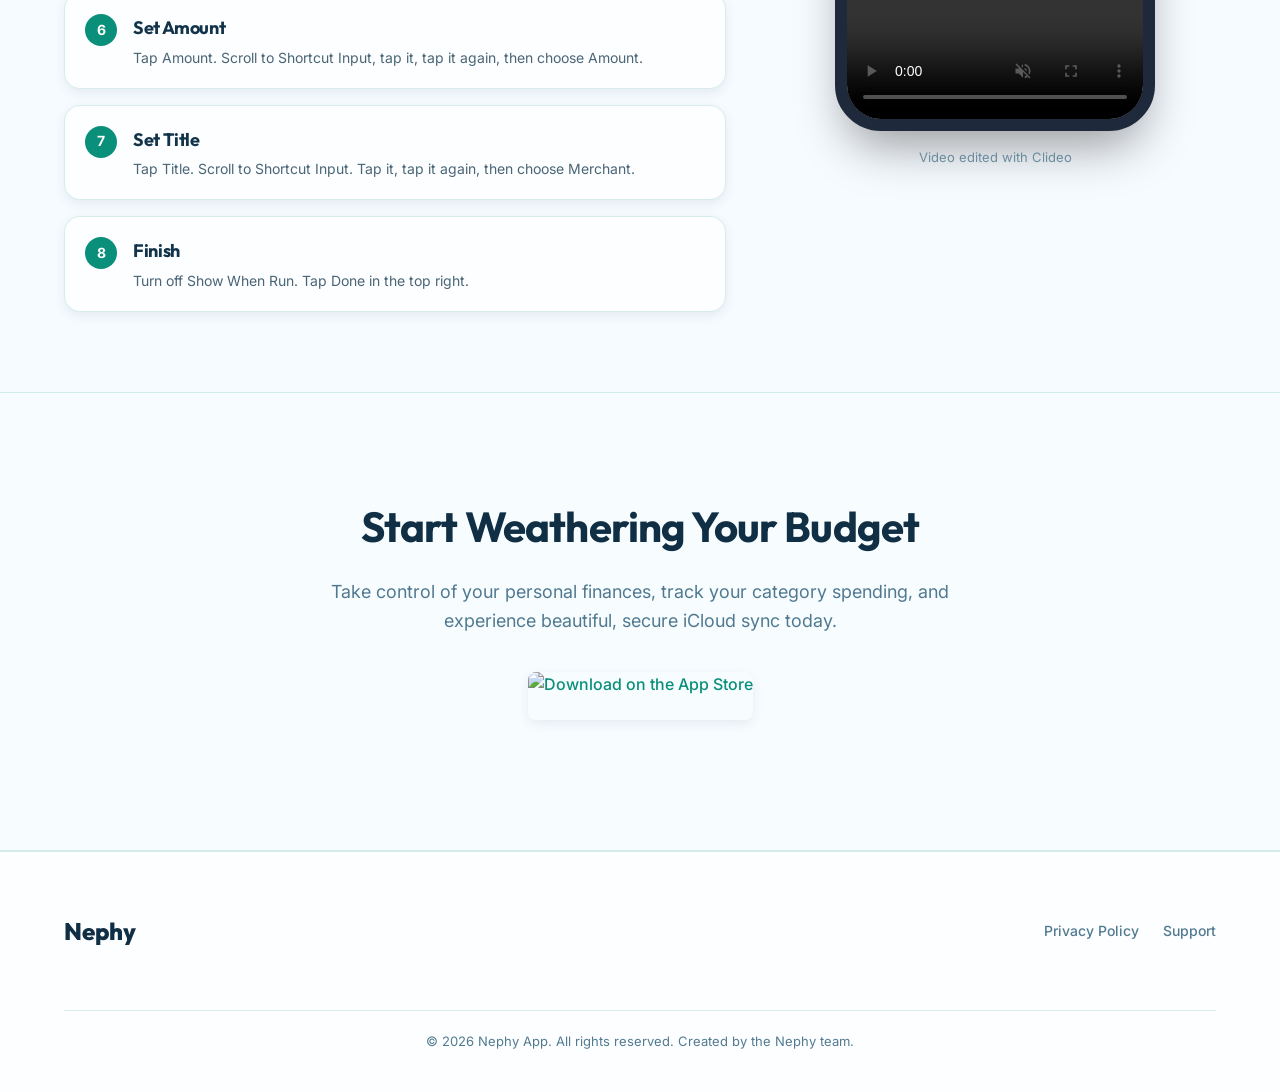
==== commit a453c9cf: "Reframe currency feature: expenses in CHF, EUR, USD or ILS are converted into CHF The budget and Mon" ====
--- a/index.html
+++ b/index.html
@@ -233,16 +233,24 @@
           </div>
         </div>
 
-        <!-- Feature 5: Multi-Currency Support -->
+        <!-- Feature 5: Multi-Currency Expenses -->
         <div class="feature-card span-2">
           <div class="currency-feature-text">
             <div class="feature-icon">💱</div>
-            <h3 data-i18n="feat-currency-title">Budget in Your Currency</h3>
-            <p data-i18n="feat-currency-desc">Nephy supports four currencies: Swiss francs, euros, US dollars, and Israeli shekels. Pick yours and every expense, budget, and widget is formatted the way you expect.</p>
-          </div>
-
-          <!-- Interactive Widget: Currency Picker -->
+            <h3 data-i18n="feat-currency-title">Expenses in Any of 4 Currencies</h3>
+            <p data-i18n="feat-currency-desc">Paid abroad? Log an expense in CHF, EUR, USD, or ILS. Nephy converts it into CHF so it counts correctly against your budget.</p>
+          </div>
+
+          <!-- Interactive Widget: Expense Currency Converter -->
           <div class="currency-demo">
+            <div class="form-group">
+              <label for="currencyAmount" data-i18n="currency-expense-label">Expense amount</label>
+              <div class="input-wrapper">
+                <span class="input-currency" id="currencyInputSymbol">€</span>
+                <input type="number" id="currencyAmount" class="form-input" value="25.00" min="0" step="1">
+              </div>
+            </div>
+
             <div class="currency-options" role="group" aria-label="Currency">
               <button type="button" class="currency-option" data-currency="CHF" aria-pressed="false">
                 <span class="currency-symbol">CHF</span>
@@ -263,22 +271,11 @@
             </div>
 
             <div class="currency-preview">
-              <div class="currency-preview-row">
-                <span data-i18n="cat-groceries">Groceries</span>
-                <strong class="currency-amount" data-amount="84.50"></strong>
-              </div>
-              <div class="currency-preview-row">
-                <span data-i18n="cat-dining">Restaurants & Coffee</span>
-                <strong class="currency-amount" data-amount="32.00"></strong>
-              </div>
-              <div class="currency-preview-row">
-                <span data-i18n="cat-subscriptions">Subscriptions</span>
-                <strong class="currency-amount" data-amount="19.90"></strong>
-              </div>
               <div class="currency-preview-row total">
-                <span data-i18n="currency-monthly-budget">Monthly budget</span>
-                <strong class="currency-amount" data-amount="1200"></strong>
-              </div>
+                <span data-i18n="currency-converted-label">Counted in your budget</span>
+                <strong id="currencyConverted">CHF 23.25</strong>
+              </div>
+              <p class="currency-note" data-i18n="currency-rate-note">Example rates for illustration only.</p>
             </div>
           </div>
         </div>
--- a/style.css
+++ b/style.css
@@ -793,6 +793,7 @@
 }
 
 .currency-options {
+  margin-top: 4px;
   display: grid;
   grid-template-columns: repeat(4, 1fr);
   gap: 8px;
@@ -852,15 +853,20 @@
   color: var(--text-secondary);
 }
 
+.feature-card .currency-note {
+  margin: 8px 0 0;
+  font-size: 11px;
+  color: var(--text-secondary);
+  opacity: 0.8;
+  flex: none;
+}
+
 .currency-preview-row strong {
   color: var(--text);
   font-variant-numeric: tabular-nums;
 }
 
 .currency-preview-row.total {
-  margin-top: 6px;
-  border-top: 1px dashed var(--border-color);
-  padding-top: 12px;
   font-weight: 600;
   color: var(--text);
 }
